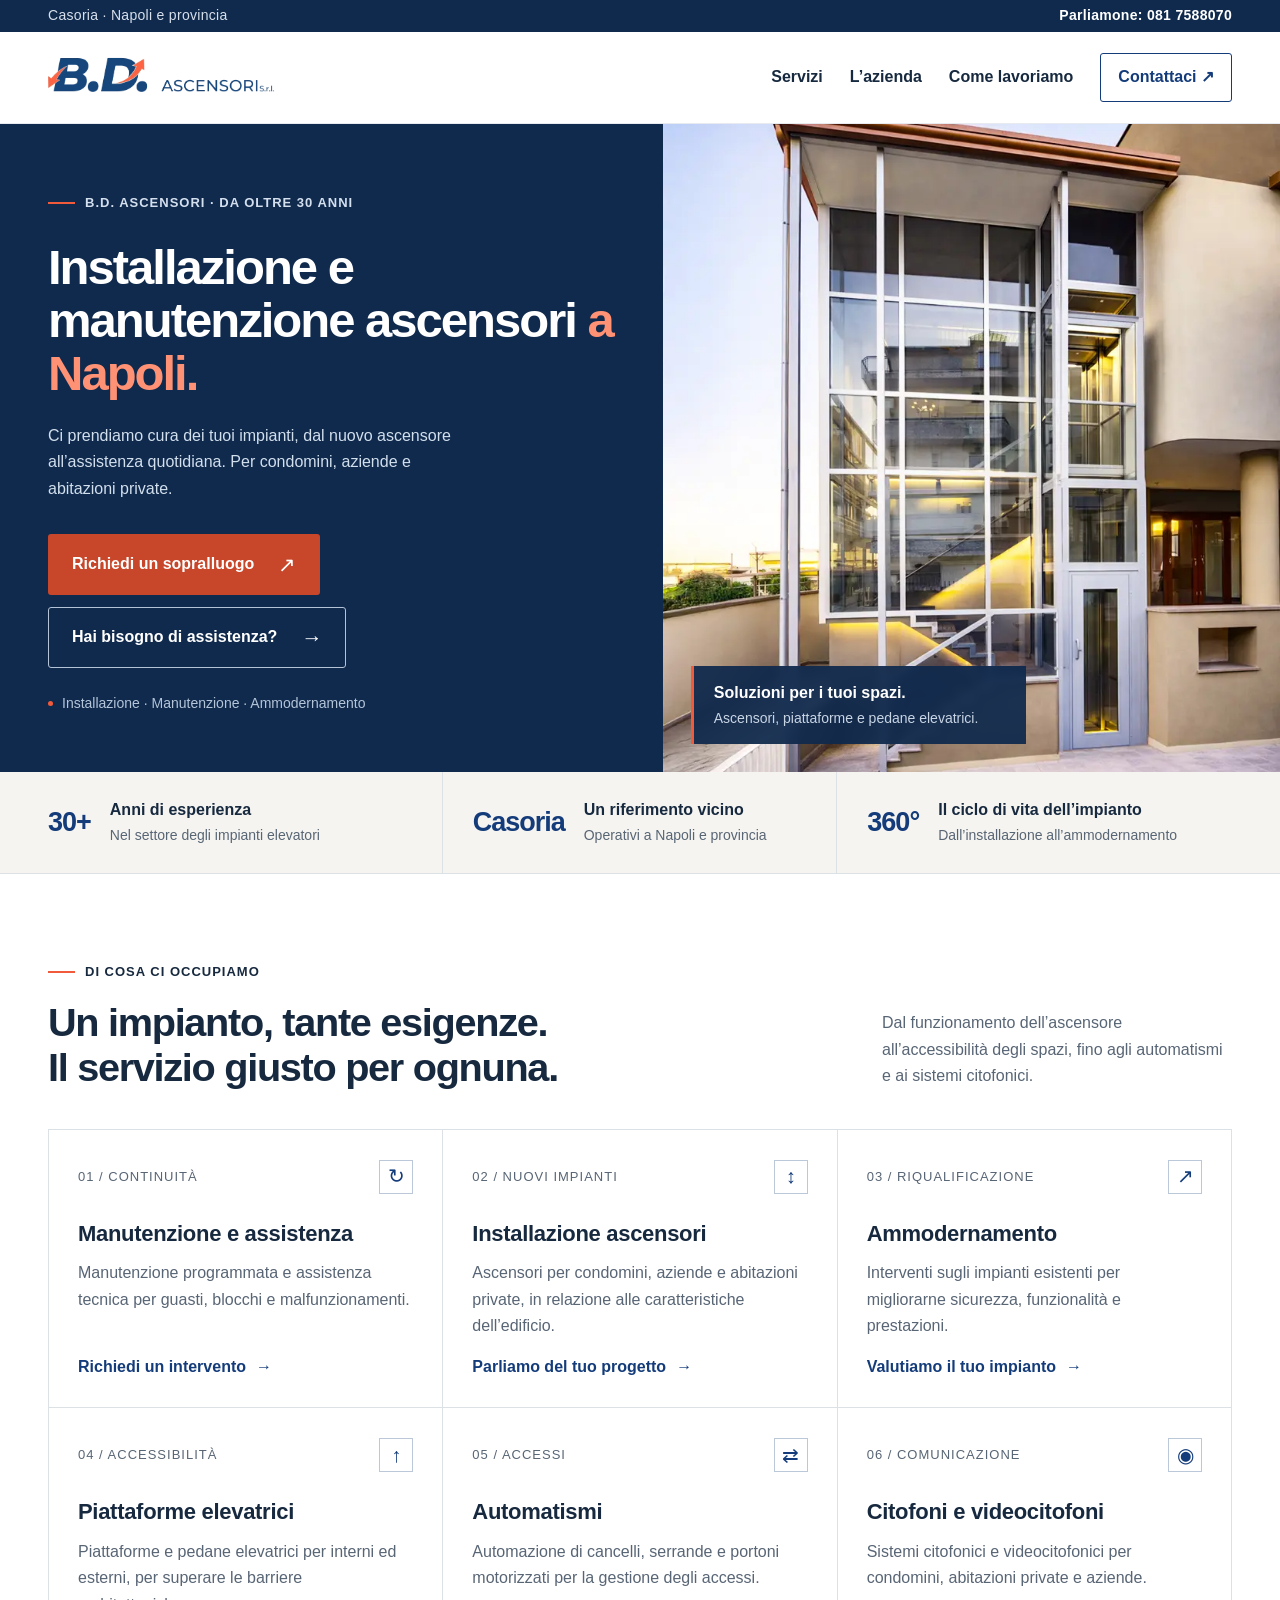
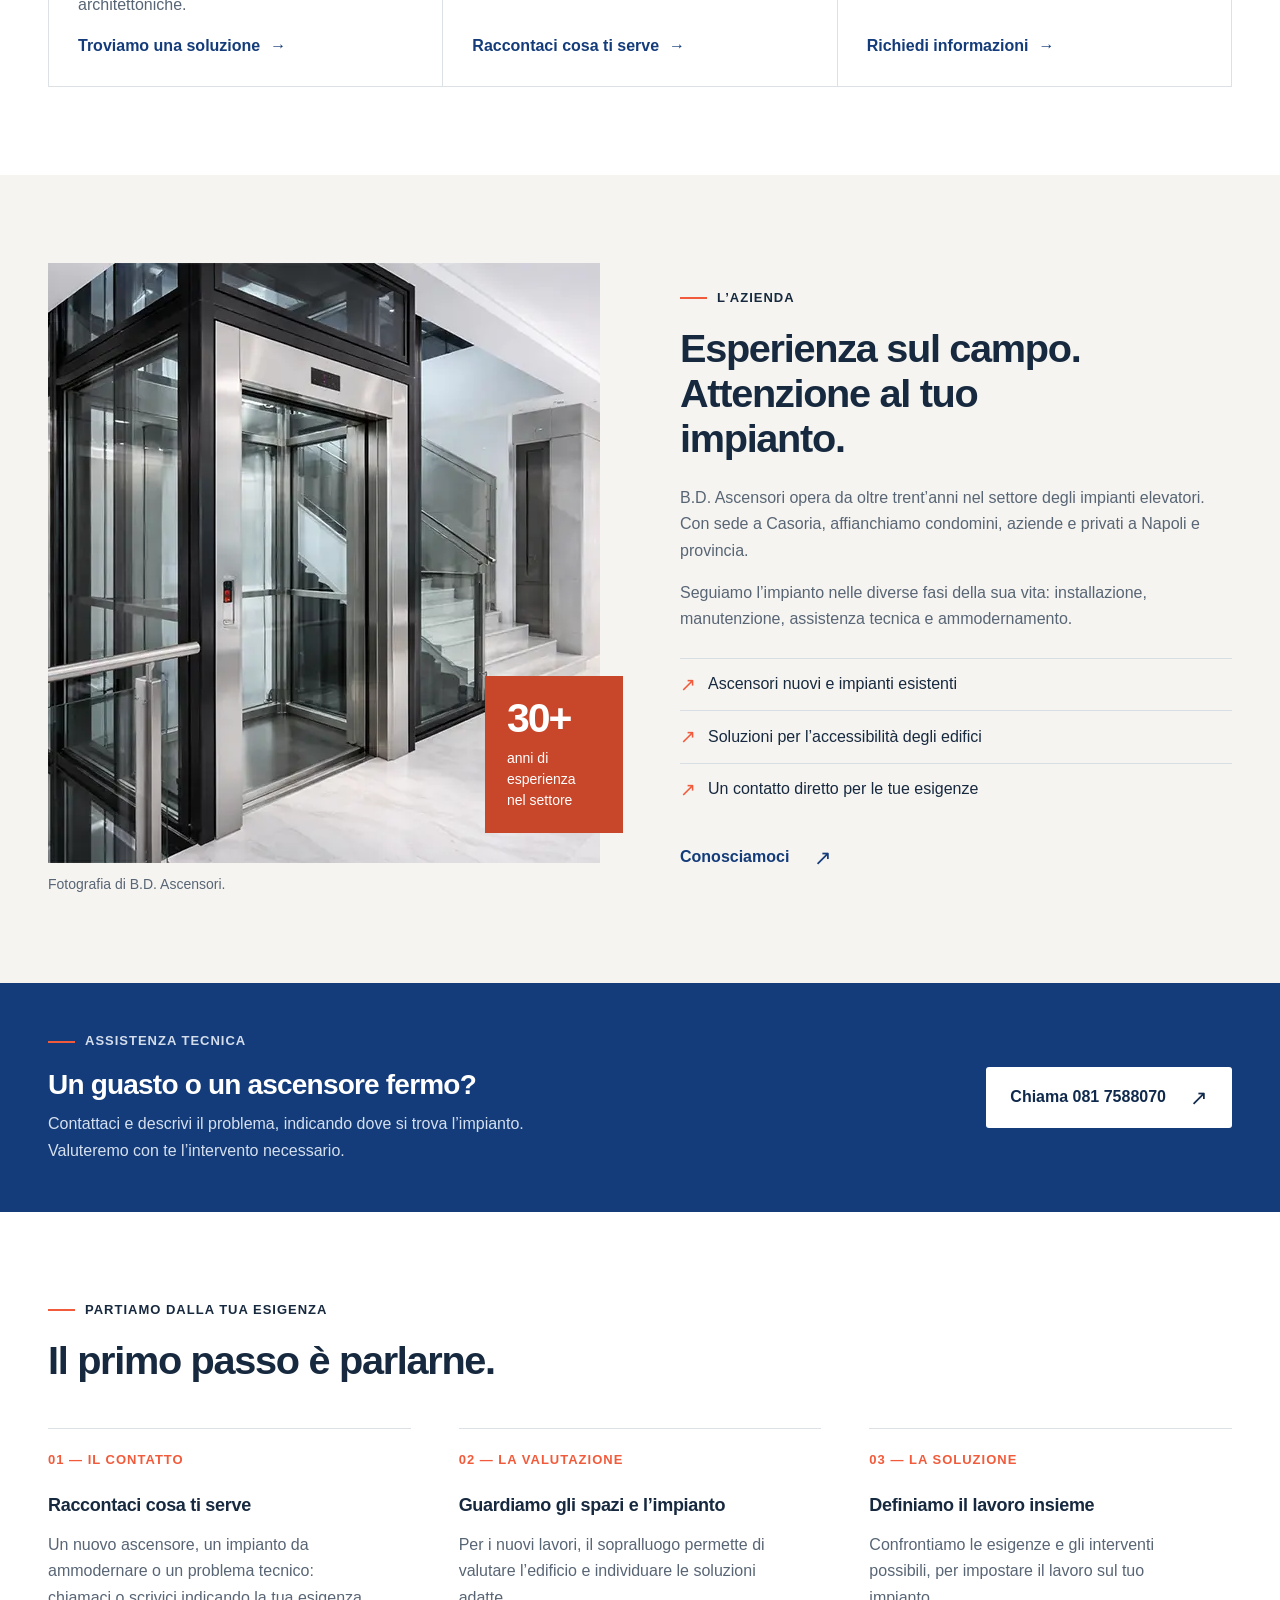
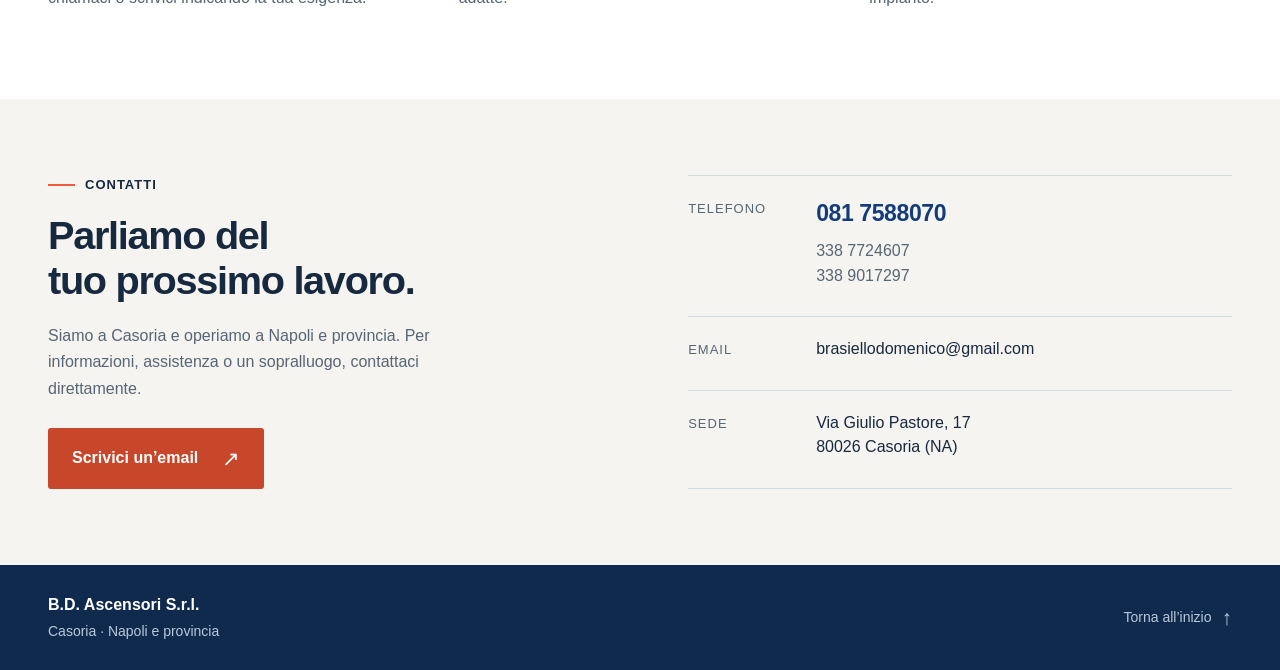
==== index.html @ 996ab658 "Improve homepage typography and mobile readability" ====
<!doctype html>
<html lang="it">
<head>
  <meta charset="utf-8">
  <meta name="viewport" content="width=device-width, initial-scale=1">
  <meta name="robots" content="noindex, nofollow">
  <meta name="description" content="B.D. Ascensori: installazione, manutenzione e ammodernamento di ascensori a Casoria, Napoli e provincia. Piattaforme elevatrici, automatismi e videocitofoni.">
  <title>B.D. Ascensori — Bozza homepage</title>
  <style>
    :root{--blue:#143c7a;--navy:#102a4d;--orange:#f15b3b;--paper:#f5f4f0;--ink:#17293f;--muted:#586575;--line:#dce1e5;--white:#fff}
    *{box-sizing:border-box}html{scroll-behavior:smooth;scroll-padding-top:110px}body{margin:0;font-family:Arial,Helvetica,sans-serif;color:var(--ink);background:var(--white);line-height:1.55}a{color:inherit;text-decoration:none}button{font:inherit}img{display:block;max-width:100%}a:focus-visible,button:focus-visible,summary:focus-visible{outline:3px solid var(--orange);outline-offset:5px}::selection{background:#ffd7ca;color:var(--navy)}.wrap{width:min(1200px,calc(100% - 96px));margin:auto}.eyebrow{display:flex;align-items:center;gap:10px;font-size:16px;font-weight:700;letter-spacing:1.7px;text-transform:uppercase}.eyebrow:before{content:"";height:2px;width:27px;background:var(--orange)}.btn{display:inline-flex;align-items:center;justify-content:space-between;gap:24px;padding:17px 23px;font-size:16px;font-weight:700;border:1px solid transparent;border-radius:3px;transition:background .18s,transform .18s}.btn:hover{transform:translateY(-2px)}.btn-primary{background:var(--orange);color:white}.btn-primary:hover{background:#d7472a}.btn-white{background:white;color:var(--navy)}.btn-outline{border-color:#b5c3d6;color:white}.btn-outline:hover{background:#203d60}.arrow{font-size:21px;font-weight:400;line-height:1}.skip{position:fixed;top:-100px;left:20px;z-index:20;background:white;padding:12px}.skip:focus{top:10px}
    .topline{background:var(--navy);color:#d7e0ec;font-size:16px;letter-spacing:.3px}.topline .wrap{display:flex;align-items:center;justify-content:space-between;min-height:32px}.topline a{color:white;font-weight:700}.site-header{position:sticky;top:0;background:white;z-index:10;border-bottom:1px solid #e7ebef}.header-inner{display:flex;align-items:center;justify-content:space-between;gap:28px;min-height:91px}.logo{width:233px;flex-shrink:0}.logo img{width:100%;height:auto}.nav{display:flex;align-items:center;gap:27px;font-size:16px;font-weight:700}.nav>a:not(.nav-contact){padding:14px 0}.nav>a:hover{color:var(--orange)}.nav-contact{border:1px solid var(--blue);padding:11px 17px;border-radius:3px;color:var(--blue)}.menu-button{display:none;background:white;border:1px solid var(--line);padding:9px 14px;border-radius:3px;color:var(--navy)}
    .hero{background:var(--navy);color:white;position:relative;overflow:hidden}.hero-inner{display:grid;grid-template-columns:1.08fr 1fr;min-height:594px}.hero-copy{padding:69px 60px 58px 0;position:relative;z-index:1}.hero .eyebrow{color:#d5e0ef}.hero h1{font-size:clamp(39px,4.05vw,58px);line-height:1.08;letter-spacing:-2px;font-weight:700;margin:28px 0 23px;max-width:610px}.hero h1 span{color:#ff9275}.hero p{color:#d2dfed;font-size:16px;max-width:420px;margin:0 0 32px;line-height:1.75}.actions{display:flex;flex-wrap:wrap;gap:12px}.hero-note{font-size:16px;color:#b4c5d9;margin-top:25px;display:flex;align-items:center;gap:9px}.hero-note:before{content:"";width:5px;height:5px;background:var(--orange);border-radius:50%}.hero-picture{position:relative;margin-right:calc((1200px - 100vw)/2);min-width:0}.hero-picture>img{width:100%;height:100%;object-fit:cover;object-position:50% 45%}.photo-caption{position:absolute;bottom:28px;left:28px;right:28px;background:rgba(16,42,77,.94);border-left:3px solid var(--orange);padding:15px 20px;font-size:16px;max-width:335px;backdrop-filter:blur(5px)}.photo-caption strong{display:block;font-size:16px;margin-bottom:2px}.photo-caption span{color:#c8d5e5}.facts{background:var(--paper);border-bottom:1px solid var(--line)}.facts-inner{display:grid;grid-template-columns:1fr 1fr 1fr}.fact{display:flex;align-items:center;gap:19px;padding:26px 30px;border-right:1px solid var(--line)}.fact:first-child{padding-left:0}.fact:last-child{border:0}.fact strong{font-size:27px;line-height:1;color:var(--blue);letter-spacing:-1px}.fact span{font-size:16px;color:var(--muted)}.fact b{display:block;color:var(--ink);font-size:16px;font-weight:700;margin-bottom:2px}
    .section{padding:88px 0}.section-head{display:flex;justify-content:space-between;gap:50px;align-items:flex-end;margin-bottom:39px}.section h2{font-size:clamp(31px,3.1vw,43px);letter-spacing:-1.3px;line-height:1.13;margin:18px 0 0;font-weight:700}.section-intro{max-width:350px;color:var(--muted);font-size:16px;margin:0;line-height:1.8}.service-grid{display:grid;grid-template-columns:repeat(3,minmax(0,1fr));border-top:1px solid var(--line);border-left:1px solid var(--line)}.service{padding:30px 29px 27px;border-bottom:1px solid var(--line);border-right:1px solid var(--line);position:relative;display:flex;flex-direction:column;min-height:0;transition:background .18s}.service:hover{background:var(--paper)}.service-top{display:flex;justify-content:space-between;align-items:center;margin-bottom:26px}.service-number{font-size:16px;color:var(--muted);letter-spacing:1px}.service-mark{width:34px;height:34px;border:1px solid #bbc8d9;color:var(--blue);display:flex;align-items:center;justify-content:center;font-size:20px}.service h3{font-size:19px;line-height:1.3;letter-spacing:-.3px;margin:0 0 12px}.service p{font-size:16px;color:var(--muted);margin:0 0 19px;line-height:1.7}.service a{font-size:16px;color:var(--blue);font-weight:700;margin-top:auto;display:inline-flex;align-items:center;gap:10px;align-self:flex-start}.service a:hover{text-decoration:underline}
    .company{background:var(--paper)}.company-grid{display:grid;grid-template-columns:1fr 1fr;gap:80px;align-items:center}.company-photo{position:relative;margin:0}.company-photo img{width:100%;aspect-ratio:4/4;object-fit:cover;object-position:48% center}.company-photo figcaption{font-size:16px;color:var(--muted);margin-top:11px}.company-photo .experience{position:absolute;right:-23px;bottom:62px;background:var(--orange);color:white;width:138px;padding:22px}.experience strong{font-size:41px;letter-spacing:-2px;line-height:1;display:block;margin-bottom:9px}.experience span{font-size:16px;display:block;line-height:1.5}.company-copy h2{max-width:430px;margin-bottom:24px}.company-copy>p{font-size:16px;color:var(--muted);line-height:1.85}.company-points{list-style:none;padding:0;margin:25px 0 30px}.company-points li{border-top:1px solid #d8dfe4;padding:11px 0;font-size:16px;display:flex;align-items:center;gap:12px}.company-points li:before{content:"↗";color:var(--orange);font-size:19px}.text-link{display:inline-flex;align-items:center;gap:25px;font-size:16px;font-weight:700;color:var(--blue)}.text-link:hover{text-decoration:underline}
    .assistance{padding:48px 0;background:var(--blue);color:white}.assistance-inner{display:flex;align-items:center;justify-content:space-between;gap:40px}.assistance h2{font-size:28px;letter-spacing:-.8px;line-height:1.2;margin:0 0 10px}.assistance p{font-size:16px;color:#d5e0ef;margin:0;max-width:550px}.assistance .eyebrow{color:#d4ddeb;margin-bottom:16px}.assistance .btn{flex-shrink:0}
    .steps{display:grid;grid-template-columns:repeat(3,minmax(0,1fr));gap:48px;margin-top:45px}.step .number{display:block;font-size:16px;color:var(--orange);font-weight:700;margin-bottom:22px}.step h3{font-size:18px;letter-spacing:-.3px;margin:0 0 12px}.step p{color:var(--muted);font-size:16px;line-height:1.8;margin:0;max-width:320px}.step{border-top:1px solid var(--line);padding-top:21px}
    .contact{background:var(--paper);padding:76px 0}.contact-grid{display:grid;grid-template-columns:1.03fr 1fr;gap:80px}.contact h2{font-size:clamp(31px,3.1vw,43px);line-height:1.13;letter-spacing:-1.3px;margin:18px 0 20px}.contact-copy>p{color:var(--muted);font-size:16px;max-width:390px;margin-bottom:26px}.contact-details{display:grid;gap:0}.contact-item{border-top:1px solid #d3dce5;padding:20px 0;display:grid;grid-template-columns:110px 1fr;gap:18px;font-size:16px}.contact-item:last-child{border-bottom:1px solid #d3dce5}.contact-label{font-size:16px;color:var(--muted);text-transform:uppercase;letter-spacing:1px;padding-top:3px}.contact-item a{display:block;overflow-wrap:anywhere}.contact-item a:hover{color:var(--orange)}.contact-main{font-size:23px;color:var(--blue);font-weight:700;letter-spacing:-.4px}.contact-small{font-size:16px;color:var(--muted);margin-top:7px}.contact-item address{font-style:normal}.footer{background:var(--navy);color:#b8c8dc;padding:28px 0}.footer .wrap{display:flex;align-items:center;justify-content:space-between;gap:25px;font-size:16px}.footer strong{color:white;display:block;font-size:16px;margin-bottom:3px}.footer a:hover{color:white}.back-top{display:flex;align-items:center;gap:10px}
    .hero-picture>img{position:absolute;inset:0}.btn-primary{background:#c84629}.btn-primary:hover{background:#ae381f}.company-photo .experience{background:#c84629}
    @media(min-width:1296px){.hero-picture{margin-right:calc((1200px - 100vw)/2)}}
    @media(max-width:1295px){.hero-picture{margin-right:-48px}.hero-copy{padding-right:35px}.hero h1{font-size:49px}}
    @media(max-width:1000px){.wrap{width:calc(100% - 56px)}.nav{gap:18px}.logo{width:200px}.hero h1{font-size:42px;letter-spacing:-1.4px}.hero-inner{min-height:555px}.hero-copy{padding:55px 28px 45px 0}.hero-picture{margin-right:-28px}.company-grid,.contact-grid{gap:48px}.service{padding:25px 22px}.fact{padding:23px 20px;gap:13px}.fact strong{font-size:24px}.photo-caption{left:20px;right:20px;bottom:20px}.steps{gap:30px}}
    @media(max-width:760px){html{scroll-padding-top:90px}.wrap{width:calc(100% - 40px)}.topline .wrap{min-height:30px}.topline span{font-size:16px}.topline a{font-size:16px}.header-inner{min-height:73px;gap:16px}.logo{width:193px}.menu-button{display:block;font-size:16px}.nav{display:none;position:absolute;top:73px;left:0;right:0;flex-direction:column;align-items:stretch;gap:0;background:white;padding:12px 20px 22px;border-bottom:1px solid var(--line);box-shadow:0 12px 18px #102a4d12}.nav.is-open{display:flex}.nav>a:not(.nav-contact){padding:12px 0;border-bottom:1px solid var(--line)}.nav-contact{margin-top:14px;text-align:center}.hero-inner{grid-template-columns:1fr}.hero-copy{padding:41px 0 35px}.hero h1{font-size:clamp(36px,7.9vw,49px);line-height:1.09;letter-spacing:-1.3px;margin:24px 0 21px;max-width:560px}.hero p{font-size:16px;max-width:450px;margin-bottom:26px}.hero .eyebrow{font-size:16px;letter-spacing:1.25px}.btn{padding:15px 18px;font-size:16px;gap:20px}.hero-note{font-size:16px;margin-top:21px}.hero-picture{height:350px;margin:0 -20px}.hero-picture>img{object-position:50% 43%}.photo-caption{font-size:16px;max-width:290px;bottom:20px}.photo-caption strong{font-size:16px}.facts-inner{grid-template-columns:1fr}.fact,.fact:first-child{padding:18px 0;border-right:0;border-bottom:1px solid var(--line);gap:20px}.fact:last-child{border-bottom:0}.fact strong{width:95px;flex-shrink:0;font-size:24px}.fact b{font-size:16px}.fact span{font-size:16px}.section{padding:58px 0}.section-head{display:block;margin-bottom:28px}.section h2,.contact h2{font-size:28px;line-height:1.2;letter-spacing:-.7px}.section-intro{margin-top:22px;max-width:500px;font-size:16px}.service-grid{grid-template-columns:repeat(2,minmax(0,1fr))}.service{padding:23px 18px;min-height:0}.service-top{margin-bottom:18px}.service h3{font-size:20px;line-height:1.3}.service p{font-size:16px}.service a{font-size:16px;gap:8px}.service-mark{width:29px;height:29px;font-size:18px}.company-grid{grid-template-columns:1fr;gap:40px}.company-photo{max-width:550px}.company-photo img{aspect-ratio:5/4}.company-photo .experience{right:15px;bottom:45px;width:123px;padding:19px}.experience strong{font-size:36px}.company-copy h2{max-width:470px}.assistance-inner{display:block}.assistance h2{font-size:26px;max-width:420px}.assistance p{font-size:16px;margin-bottom:23px}.steps{grid-template-columns:1fr;gap:27px;margin-top:32px}.step .number{margin-bottom:15px}.step p{max-width:none}.contact{padding:55px 0}.contact-grid{grid-template-columns:1fr;gap:35px}.contact-copy>p{font-size:16px}.contact-item{grid-template-columns:82px 1fr;gap:13px;font-size:16px}.contact-label{font-size:16px}.contact-main{font-size:21px}.footer .wrap{align-items:flex-start;flex-wrap:wrap;gap:16px}.footer strong{font-size:16px}.back-top{white-space:nowrap;font-size:16px}}
    @media(max-width:380px){.service-grid{grid-template-columns:1fr}.service{min-height:0}.actions .btn{width:100%}.logo{width:176px}.hero h1{font-size:35px}.topline span{max-width:185px}.contact-item{grid-template-columns:1fr;gap:8px}}
    @media(max-width:480px){.service-grid{grid-template-columns:minmax(0,1fr)}.service{min-height:0}.service h3{overflow-wrap:anywhere}}

    /* Scala di lettura: testo 16px, secondario 14px, etichette 12-13px. */
    :root{--text-size:1rem;--small-size:.875rem;--label-size:.8125rem}
    body{font-size:var(--text-size)}
    .hero p,.section-intro,.service p,.company-copy>p,.assistance p,.step p,.contact-copy>p{font-size:var(--text-size);line-height:1.65}
    .btn,.nav,.menu-button,.service a,.text-link,.company-points li,.contact-item,.contact-small{font-size:var(--text-size)}
    .btn{min-height:50px}.service h3{font-size:22px;line-height:1.3}
    .eyebrow,.hero .eyebrow,.service-number,.step .number,.contact-label{font-size:var(--label-size);letter-spacing:1px}
    .hero-note,.photo-caption,.company-photo figcaption,.experience span,.fact span,.footer .wrap,.back-top{font-size:var(--small-size)}
    .photo-caption strong,.fact b,.footer strong{font-size:var(--text-size)}
    .topline{font-size:var(--small-size)}.service p{margin-bottom:16px}
    @media(max-width:760px){
      .topline .wrap{flex-wrap:wrap;gap:4px 12px;padding:6px 0}
      .topline span,.topline a{font-size:.75rem}
      .hero .eyebrow{font-size:.75rem;letter-spacing:1px}
      .hero h1{line-height:1.13}
      .hero p{font-size:var(--text-size)}
      .actions{display:grid;grid-template-columns:minmax(0,1fr);max-width:400px}
      .actions .btn{width:100%;padding:15px 18px;gap:12px}
      .hero-note{align-items:flex-start;line-height:1.6}.hero-note:before{flex-shrink:0;margin-top:8px}
      .photo-caption{max-width:340px;font-size:var(--small-size)}
      .photo-caption strong{font-size:var(--text-size)}
      .fact{gap:16px}.fact strong{font-size:28px}.fact b{font-size:var(--text-size);line-height:1.4;margin-bottom:5px}.fact span{font-size:var(--small-size);line-height:1.55}
      .service{padding:24px 20px;min-height:0}.service h3{font-size:20px}.service p{font-size:var(--text-size);margin-bottom:16px}.service a{font-size:var(--text-size);margin-top:0;min-height:44px;gap:12px}
      .service-number{font-size:var(--label-size);letter-spacing:.7px}.service-top{margin-bottom:18px}
      .company-points li{font-size:var(--text-size);padding:14px 0;line-height:1.5}
      .company-photo .experience{width:148px;padding:18px}.experience span{font-size:var(--small-size)}
      .assistance h2{font-size:28px}.assistance p{font-size:var(--text-size)}
      .step h3{font-size:20px}.step p{font-size:var(--text-size)}
      .contact-item{font-size:var(--text-size)}.contact-label{font-size:var(--label-size)}.contact-main{font-size:24px}.contact-small{font-size:var(--text-size)}
      .footer .wrap,.back-top{font-size:var(--small-size)}.footer strong{font-size:var(--text-size)}
    }
    @media(max-width:480px){.contact-item{grid-template-columns:minmax(0,1fr);gap:8px}.service-grid{grid-template-columns:minmax(0,1fr)}}
    @media(prefers-reduced-motion:reduce){html{scroll-behavior:auto}.btn,.service{transition:none}}
  </style>
</head>
<body id="inizio">
  <a class="skip" href="#contenuto">Vai al contenuto</a>
  <div class="topline"><div class="wrap"><span>Casoria · Napoli e provincia</span><a href="tel:+390817588070">Parliamone: 081 7588070</a></div></div>
  <header class="site-header"><div class="wrap header-inner">
    <a class="logo" href="#inizio" aria-label="B.D. Ascensori, inizio pagina"><img src="assets/logo.webp" width="1335" height="300" alt="B.D. Ascensori S.r.l."></a>
    <button class="menu-button" aria-expanded="false" aria-controls="menu">Menu <span aria-hidden="true">☰</span></button>
    <nav class="nav" id="menu" aria-label="Navigazione principale"><a href="#servizi">Servizi</a><a href="#azienda">L’azienda</a><a href="#come-lavoriamo">Come lavoriamo</a><a class="nav-contact" href="#contatti">Contattaci <span aria-hidden="true">↗</span></a></nav>
  </div></header>
  <main id="contenuto">
    <section class="hero" aria-labelledby="hero-title"><div class="wrap hero-inner">
      <div class="hero-copy"><div class="eyebrow">B.D. Ascensori · Da oltre 30 anni</div><h1 id="hero-title">Installazione e manutenzione ascensori <span>a Napoli.</span></h1><p>Ci prendiamo cura dei tuoi impianti, dal nuovo ascensore all’assistenza quotidiana. Per condomini, aziende e abitazioni private.</p><div class="actions"><a class="btn btn-primary" href="#contatti">Richiedi un sopralluogo <span class="arrow" aria-hidden="true">↗</span></a><a class="btn btn-outline" href="#assistenza">Hai bisogno di assistenza? <span class="arrow" aria-hidden="true">→</span></a></div><div class="hero-note">Installazione · Manutenzione · Ammodernamento</div></div>
      <div class="hero-picture"><img src="assets/ascensore-esterno.webp" alt="Ascensore esterno con struttura vetrata, fotografia di B.D. Ascensori" fetchpriority="high"><div class="photo-caption"><strong>Soluzioni per i tuoi spazi.</strong><span>Ascensori, piattaforme e pedane elevatrici.</span></div></div>
    </div></section>
    <div class="facts"><div class="wrap facts-inner"><div class="fact"><strong>30+</strong><span><b>Anni di esperienza</b>Nel settore degli impianti elevatori</span></div><div class="fact"><strong>Casoria</strong><span><b>Un riferimento vicino</b>Operativi a Napoli e provincia</span></div><div class="fact"><strong>360°</strong><span><b>Il ciclo di vita dell’impianto</b>Dall’installazione all’ammodernamento</span></div></div></div>
    <section class="section" id="servizi" aria-labelledby="servizi-title"><div class="wrap">
      <div class="section-head"><div><div class="eyebrow">Di cosa ci occupiamo</div><h2 id="servizi-title">Un impianto, tante esigenze.<br>Il servizio giusto per ognuna.</h2></div><p class="section-intro">Dal funzionamento dell’ascensore all’accessibilità degli spazi, fino agli automatismi e ai sistemi citofonici.</p></div>
      <div class="service-grid">
        <article class="service"><div class="service-top"><span class="service-number">01 / CONTINUITÀ</span><span class="service-mark" aria-hidden="true">↻</span></div><h3>Manutenzione e assistenza</h3><p>Manutenzione programmata e assistenza tecnica per guasti, blocchi e malfunzionamenti.</p><a href="#assistenza">Richiedi un intervento <span aria-hidden="true">→</span></a></article>
        <article class="service"><div class="service-top"><span class="service-number">02 / NUOVI IMPIANTI</span><span class="service-mark" aria-hidden="true">↕</span></div><h3>Installazione ascensori</h3><p>Ascensori per condomini, aziende e abitazioni private, in relazione alle caratteristiche dell’edificio.</p><a href="#contatti">Parliamo del tuo progetto <span aria-hidden="true">→</span></a></article>
        <article class="service"><div class="service-top"><span class="service-number">03 / RIQUALIFICAZIONE</span><span class="service-mark" aria-hidden="true">↗</span></div><h3>Ammodernamento</h3><p>Interventi sugli impianti esistenti per migliorarne sicurezza, funzionalità e prestazioni.</p><a href="#contatti">Valutiamo il tuo impianto <span aria-hidden="true">→</span></a></article>
        <article class="service"><div class="service-top"><span class="service-number">04 / ACCESSIBILITÀ</span><span class="service-mark" aria-hidden="true">↑</span></div><h3>Piattaforme elevatrici</h3><p>Piattaforme e pedane elevatrici per interni ed esterni, per superare le barriere architettoniche.</p><a href="#contatti">Troviamo una soluzione <span aria-hidden="true">→</span></a></article>
        <article class="service"><div class="service-top"><span class="service-number">05 / ACCESSI</span><span class="service-mark" aria-hidden="true">⇄</span></div><h3>Automatismi</h3><p>Automazione di cancelli, serrande e portoni motorizzati per la gestione degli accessi.</p><a href="#contatti">Raccontaci cosa ti serve <span aria-hidden="true">→</span></a></article>
        <article class="service"><div class="service-top"><span class="service-number">06 / COMUNICAZIONE</span><span class="service-mark" aria-hidden="true">◉</span></div><h3>Citofoni e videocitofoni</h3><p>Sistemi citofonici e videocitofonici per condomini, abitazioni private e aziende.</p><a href="#contatti">Richiedi informazioni <span aria-hidden="true">→</span></a></article>
      </div>
    </div></section>
    <section class="section company" id="azienda" aria-labelledby="azienda-title"><div class="wrap company-grid">
      <figure class="company-photo"><img src="assets/ascensore-interno.webp" width="900" height="600" loading="lazy" alt="Ascensore panoramico in un ambiente interno, fotografia del cliente"><div class="experience"><strong>30+</strong><span>anni di esperienza<br>nel settore</span></div><figcaption>Fotografia di B.D. Ascensori.</figcaption></figure>
      <div class="company-copy"><div class="eyebrow">L’azienda</div><h2 id="azienda-title">Esperienza sul campo.<br>Attenzione al tuo impianto.</h2><p>B.D. Ascensori opera da oltre trent’anni nel settore degli impianti elevatori. Con sede a Casoria, affianchiamo condomini, aziende e privati a Napoli e provincia.</p><p>Seguiamo l’impianto nelle diverse fasi della sua vita: installazione, manutenzione, assistenza tecnica e ammodernamento.</p><ul class="company-points"><li>Ascensori nuovi e impianti esistenti</li><li>Soluzioni per l’accessibilità degli edifici</li><li>Un contatto diretto per le tue esigenze</li></ul><a class="text-link" href="#contatti">Conosciamoci <span class="arrow" aria-hidden="true">↗</span></a></div>
    </div></section>
    <section class="assistance" id="assistenza" aria-labelledby="assistenza-title"><div class="wrap assistance-inner"><div><div class="eyebrow">Assistenza tecnica</div><h2 id="assistenza-title">Un guasto o un ascensore fermo?</h2><p>Contattaci e descrivi il problema, indicando dove si trova l’impianto. Valuteremo con te l’intervento necessario.</p></div><a class="btn btn-white" href="tel:+390817588070">Chiama 081 7588070 <span class="arrow" aria-hidden="true">↗</span></a></div></section>
    <section class="section" id="come-lavoriamo" aria-labelledby="metodo-title"><div class="wrap"><div class="eyebrow">Partiamo dalla tua esigenza</div><h2 id="metodo-title">Il primo passo è parlarne.</h2><div class="steps"><div class="step"><span class="number">01 — IL CONTATTO</span><h3>Raccontaci cosa ti serve</h3><p>Un nuovo ascensore, un impianto da ammodernare o un problema tecnico: chiamaci o scrivici indicando la tua esigenza.</p></div><div class="step"><span class="number">02 — LA VALUTAZIONE</span><h3>Guardiamo gli spazi e l’impianto</h3><p>Per i nuovi lavori, il sopralluogo permette di valutare l’edificio e individuare le soluzioni adatte.</p></div><div class="step"><span class="number">03 — LA SOLUZIONE</span><h3>Definiamo il lavoro insieme</h3><p>Confrontiamo le esigenze e gli interventi possibili, per impostare il lavoro sul tuo impianto.</p></div></div></div></section>
    <section class="contact" id="contatti" aria-labelledby="contatti-title"><div class="wrap contact-grid"><div class="contact-copy"><div class="eyebrow">Contatti</div><h2 id="contatti-title">Parliamo del<br>tuo prossimo lavoro.</h2><p>Siamo a Casoria e operiamo a Napoli e provincia. Per informazioni, assistenza o un sopralluogo, contattaci direttamente.</p><a class="btn btn-primary" href="mailto:brasiellodomenico@gmail.com">Scrivici un’email <span class="arrow" aria-hidden="true">↗</span></a></div><div class="contact-details"><div class="contact-item"><span class="contact-label">Telefono</span><div><a class="contact-main" href="tel:+390817588070">081 7588070</a><div class="contact-small"><a href="tel:+393387724607">338 7724607</a><a href="tel:+393389017297">338 9017297</a></div></div></div><div class="contact-item"><span class="contact-label">Email</span><a href="mailto:brasiellodomenico@gmail.com">brasiellodomenico@gmail.com</a></div><div class="contact-item"><span class="contact-label">Sede</span><address>Via Giulio Pastore, 17<br>80026 Casoria (NA)</address></div></div></div></section>
  </main>
  <footer class="footer"><div class="wrap"><div><strong>B.D. Ascensori S.r.l.</strong>Casoria · Napoli e provincia</div><a class="back-top" href="#inizio">Torna all’inizio <span class="arrow" aria-hidden="true">↑</span></a></div></footer>
  <script>
    const menuButton=document.querySelector('.menu-button');
    const menu=document.querySelector('#menu');
    function closeMenu(){menu.classList.remove('is-open');menuButton.setAttribute('aria-expanded','false')}
    menuButton.addEventListener('click',()=>{const opened=menu.classList.toggle('is-open');menuButton.setAttribute('aria-expanded',String(opened))});
    menu.querySelectorAll('a').forEach(link=>link.addEventListener('click',closeMenu));
    document.addEventListener('keydown',event=>{if(event.key==='Escape'&&menu.classList.contains('is-open')){closeMenu();menuButton.focus()}});
  </script>
</body>
</html>
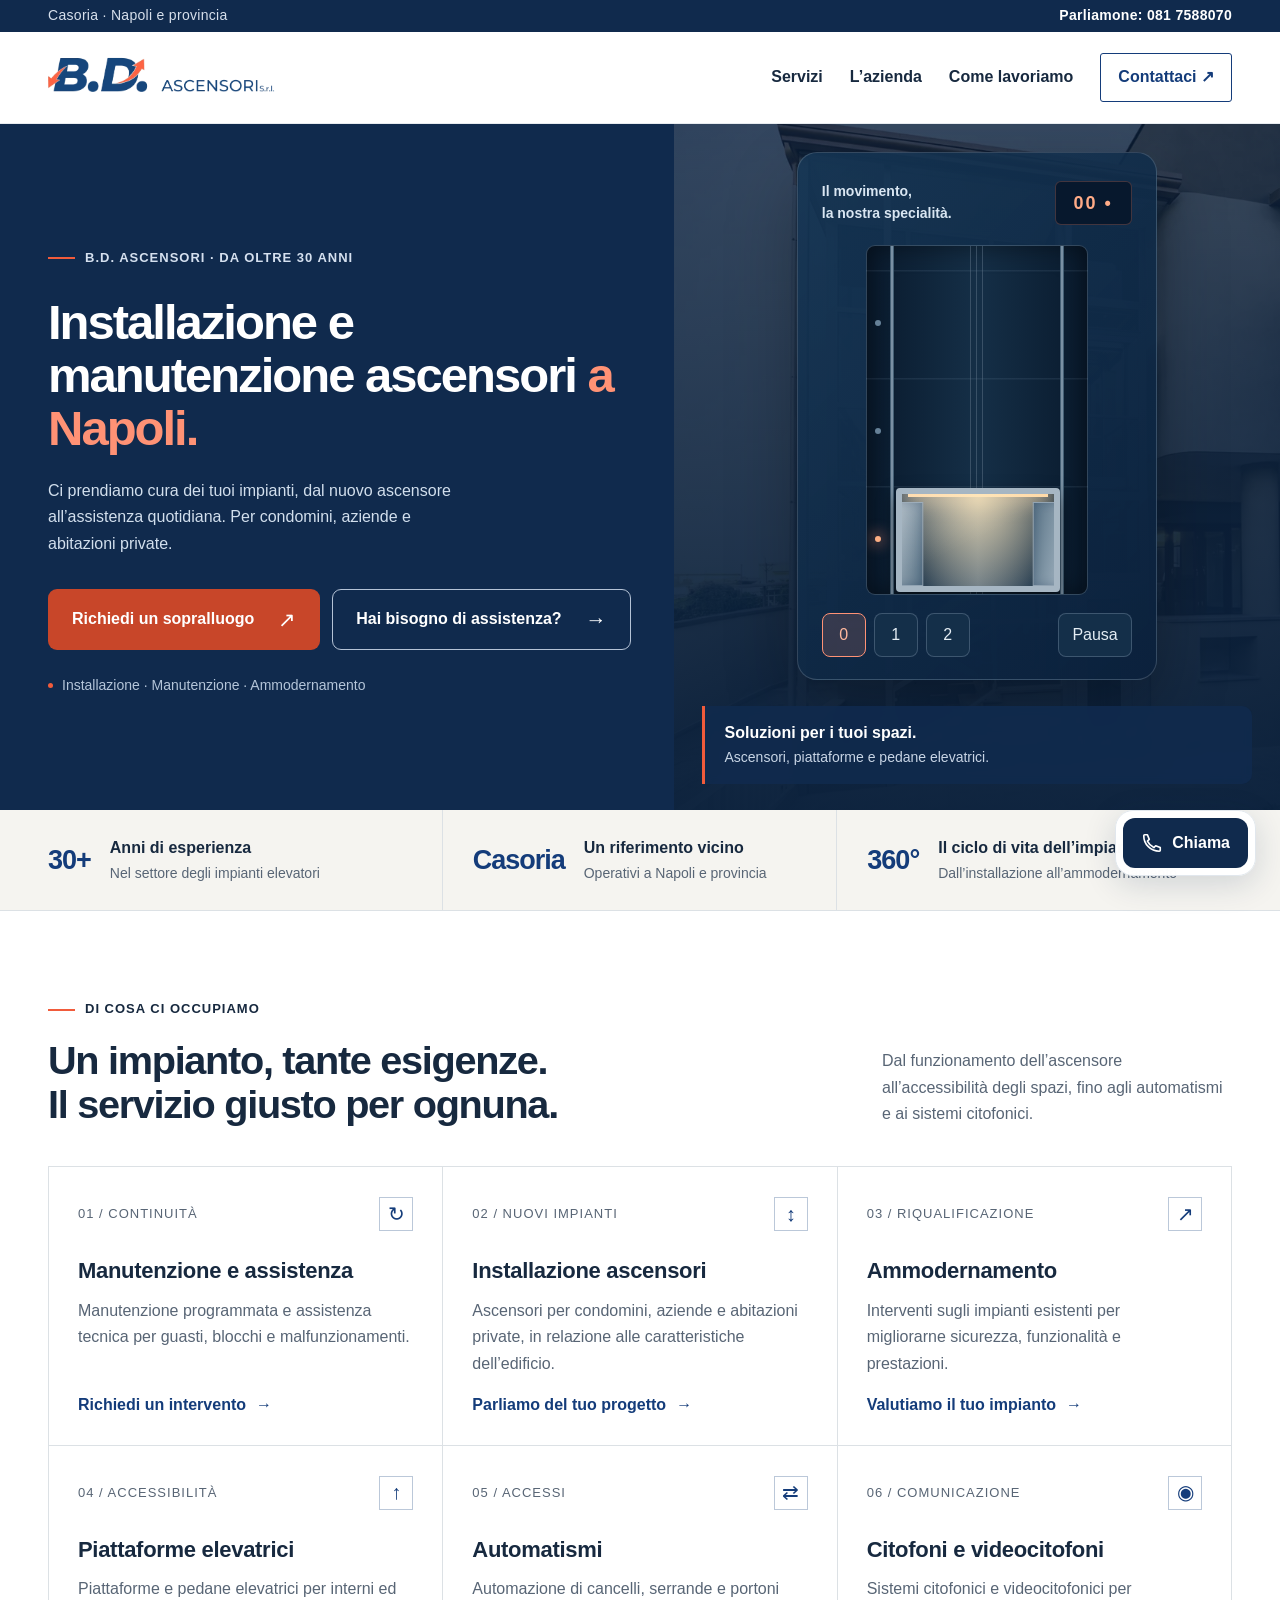
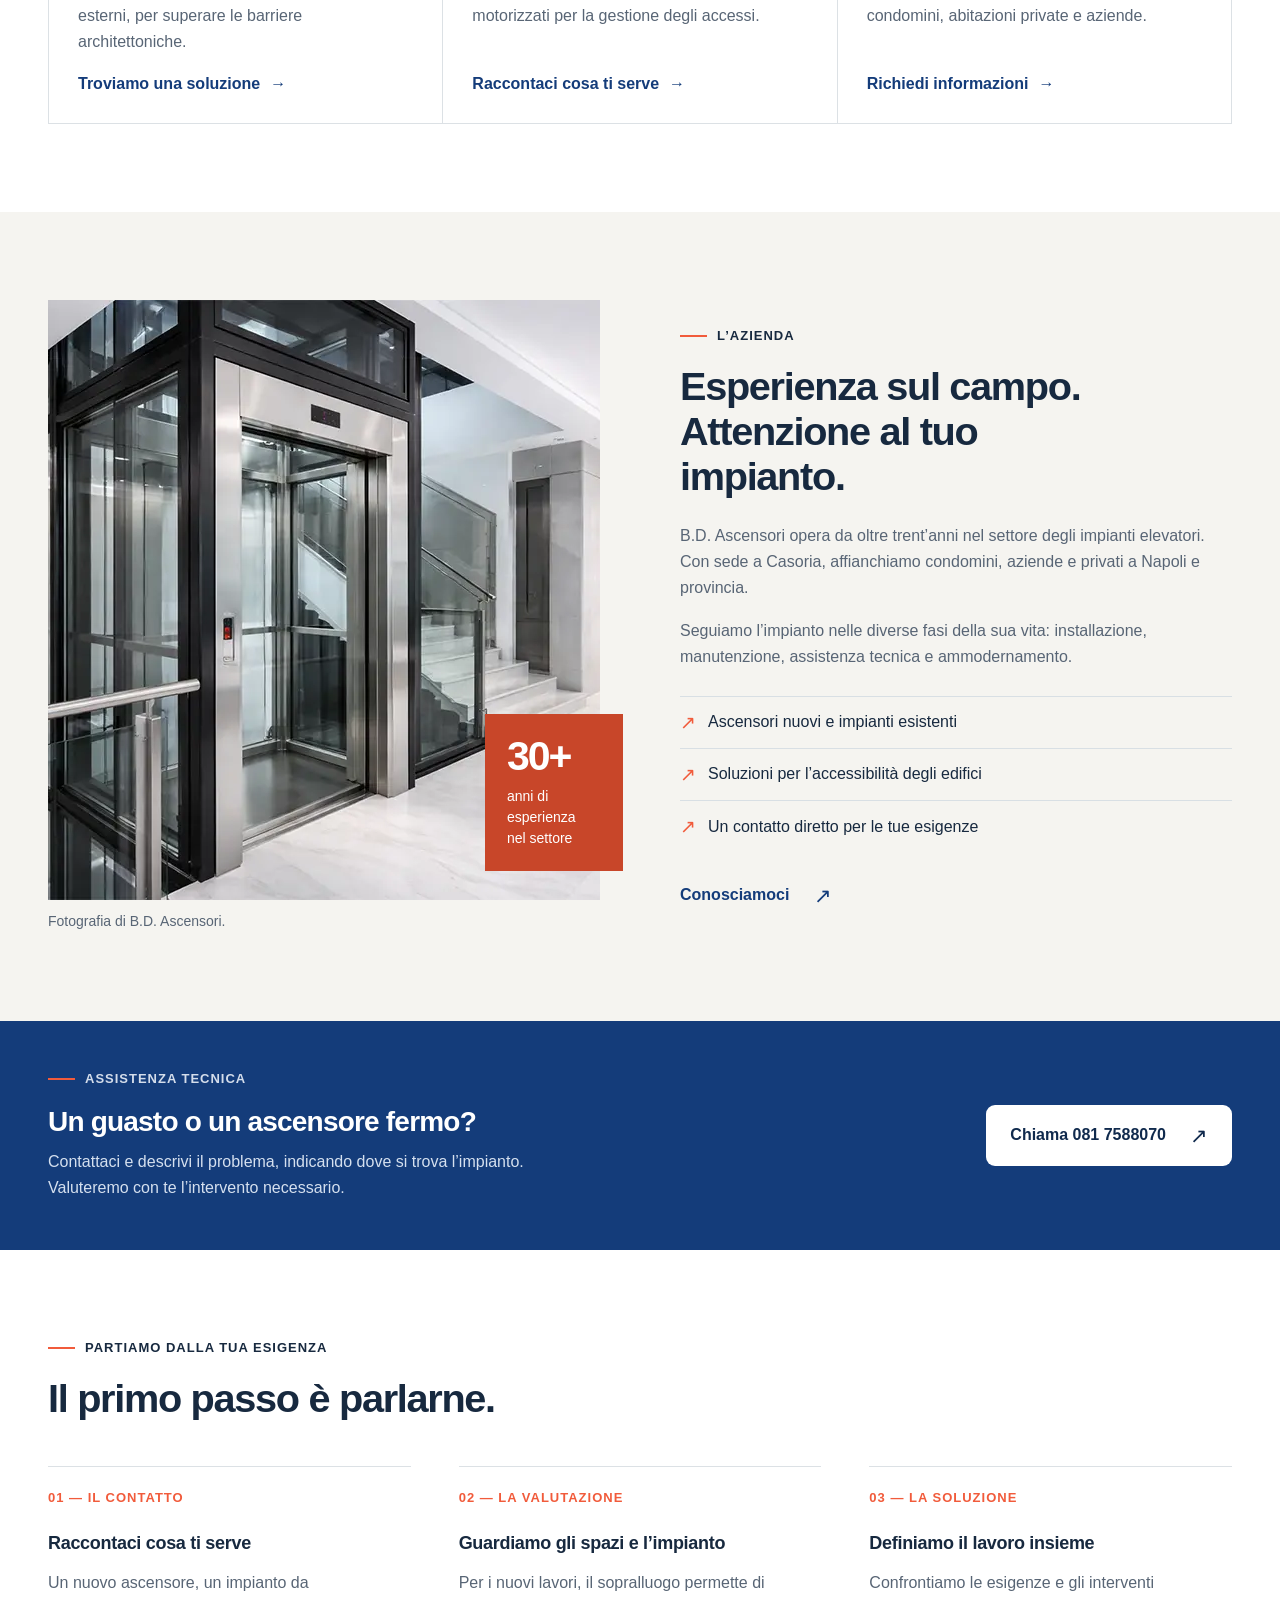
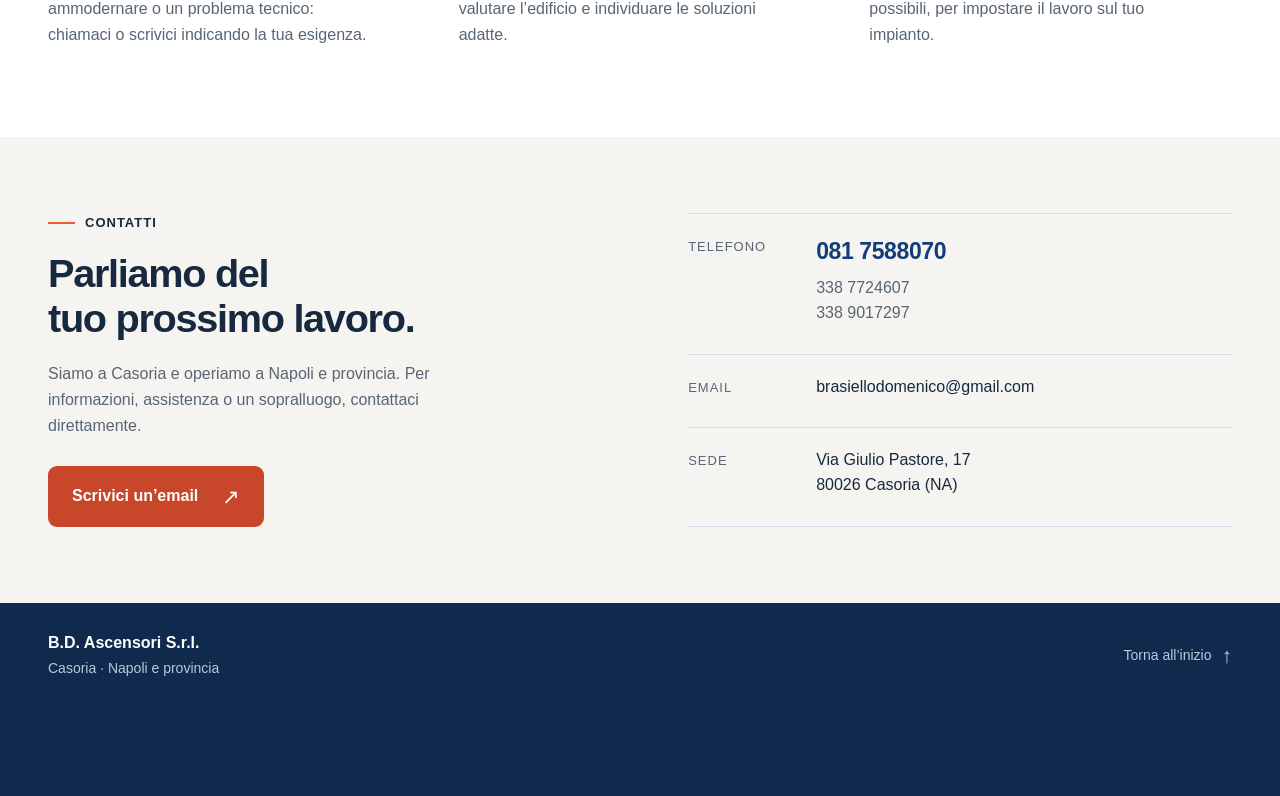
==== commit 90df963f: "Add illuminated elevator animation and quick phone contact" ====
--- a/index.html
+++ b/index.html
@@ -57,6 +57,49 @@
     }
     @media(max-width:480px){.contact-item{grid-template-columns:minmax(0,1fr);gap:8px}.service-grid{grid-template-columns:minmax(0,1fr)}}
     @media(prefers-reduced-motion:reduce){html{scroll-behavior:auto}.btn,.service{transition:none}}
+/* Movimento e contatto diretto: componenti della bozza, senza dipendenze. */
+.hero-picture{isolation:isolate;display:flex;align-items:center;justify-content:center;min-height:620px;background:#0b213c}
+.hero-picture>img{opacity:.2;filter:saturate(.55);object-position:center;z-index:-2}
+.hero-picture:after{content:"";position:absolute;inset:0;background:linear-gradient(180deg,#102a4d00,#0b213ce6);z-index:-1}
+.lift-demo{width:min(360px,100% - 48px);padding:28px 24px 22px;margin:28px 0 130px;border:1px solid #ffffff29;border-radius:20px;background:linear-gradient(135deg,#153655db,#0b213cf0);box-shadow:0 30px 70px #0004;position:relative}
+.lift-demo-heading{display:flex;justify-content:space-between;align-items:center;margin-bottom:20px;color:#d9e6f2;font-size:14px;gap:12px}
+.lift-display{font:700 18px/1 Arial,sans-serif;letter-spacing:2px;color:#ffab87;background:#07182d;padding:12px 14px;border:1px solid #ff92753d;border-radius:6px;min-width:77px;text-align:center}
+.lift-shaft{height:350px;width:222px;margin:auto;position:relative;border:1px solid #7892aa5e;border-radius:9px;background:repeating-linear-gradient(0deg,transparent 0,transparent 106px,#7892aa24 107px,#7892aa24 108px),linear-gradient(90deg,#091a2d,#152f47 50%,#091a2d);overflow:hidden;box-shadow:inset 0 0 26px #0007}
+.lift-rail{position:absolute;top:0;bottom:0;width:4px;background:linear-gradient(90deg,#29475e,#94a8ba,#29475e)}
+.lift-rail:first-child{left:23px}.lift-rail:nth-child(2){right:23px}
+.lift-cables{position:absolute;top:0;bottom:0;left:50%;width:14px;transform:translateX(-50%);background:repeating-linear-gradient(90deg,#5d7286 0,#5d7286 1px,transparent 1px,transparent 6px);opacity:.5}
+.lift-cabin{position:absolute;left:29px;top:26px;width:164px;height:104px;transform:translateY(216px);transition:transform 1.65s cubic-bezier(.55,0,.2,1);border:6px solid #a6b6c3;border-radius:4px;background:linear-gradient(90deg,#1b3144,#617381,#1b3144);box-shadow:0 8px 18px #0008;overflow:hidden}
+.lift-cabin:before{content:"";position:absolute;top:0;left:6px;right:6px;height:3px;background:#ffd5a1;box-shadow:0 0 18px 5px #ffd5a180;opacity:.3;transition:opacity .5s}
+.lift-cabin:after{content:"";position:absolute;inset:0;background:linear-gradient(155deg,#fff2,transparent 50%);pointer-events:none}
+.lift-cabin-light{position:absolute;inset:0;background:radial-gradient(ellipse at 50% 0,#ffe7b8cc,transparent 85%);opacity:.12;transition:opacity .6s}
+.lift-door{position:absolute;top:8px;bottom:0;width:50%;border:1px solid #91a3b2;background:linear-gradient(100deg,#718898,#b7c3cc 48%,#597386);transition:transform .8s cubic-bezier(.2,.7,.3,1);box-shadow:inset 0 0 10px #102a4d44}
+.lift-door-left{left:0}.lift-door-right{right:0;background:linear-gradient(100deg,#597386,#a6b7c4 52%,#667f91)}
+.lift-arrived .lift-cabin:before,.lift-arrived .lift-cabin-light{opacity:1}
+.lift-arrived .lift-door-left{transform:translateX(-72%)}.lift-arrived .lift-door-right{transform:translateX(72%)}
+.lift-floor{position:absolute;left:8px;width:6px;height:6px;border-radius:50%;background:#668198;transition:background .5s,box-shadow .5s}
+.lift-floor[data-floor="0"]{top:290px}.lift-floor[data-floor="1"]{top:182px}.lift-floor[data-floor="2"]{top:74px}
+.lift-floor.is-current{background:#ffb085;box-shadow:0 0 14px 4px #ff927566}
+.lift-controls{display:flex;justify-content:center;gap:8px;margin-top:18px}
+.lift-controls button,.lift-pause{border:1px solid #9bb1c54d;background:#142f49;color:#e4edf4;border-radius:8px;min-width:44px;min-height:44px;cursor:pointer;font-size:16px;transition:background .2s,border-color .2s}
+.lift-controls button:hover,.lift-controls button[aria-pressed="true"]{background:#ff927529;border-color:#ff9275;color:#ffb89e}
+.lift-pause{padding:0 13px;font-size:14px;margin-left:auto}.lift-demo-heading>span{font-weight:700}
+.photo-caption{border-radius:0 10px 10px 0;bottom:26px;max-width:none}
+.service{transition:background .25s,box-shadow .25s}.service:hover{background:#f5f8fb;box-shadow:inset 0 3px 0 var(--orange)}
+.service-mark{transition:transform .3s,color .3s,border-color .3s}.service:hover .service-mark{transform:translateY(-3px);border-color:var(--orange);color:var(--orange)}
+.btn{border-radius:9px;transition:background .2s,transform .2s,box-shadow .2s}.btn:hover{box-shadow:0 8px 20px #07182d24}
+.reveal-on-scroll{opacity:0;transform:translateY(18px);transition:opacity .6s,transform .6s}.reveal-on-scroll.is-visible{opacity:1;transform:none}
+.quick-contact{position:fixed;z-index:12;right:24px;bottom:24px;display:flex;gap:8px;background:#fffffff5;border:1px solid #e1e7ed;border-radius:18px;padding:7px;box-shadow:0 8px 32px #102a4d29;backdrop-filter:blur(12px)}
+.quick-contact a{display:flex;align-items:center;justify-content:center;gap:9px;font-size:16px;font-weight:700;min-height:50px;padding:0 18px;border-radius:12px;transition:transform .2s,background .2s}
+.quick-contact a:hover{transform:translateY(-2px)}.quick-phone{background:var(--navy);color:white}.quick-phone:hover{background:var(--blue)}.quick-whatsapp{background:#167b43;color:white}.quick-whatsapp:hover{background:#106637}
+.quick-contact svg{width:22px;height:22px;flex-shrink:0}.footer{padding-bottom:116px}
+@media(min-width:761px){.hero-copy{align-self:center}.hero-inner{grid-template-columns:1.12fr 1fr}}
+@media(max-width:760px){
+ .hero-picture{height:auto;min-height:590px;margin:0 -20px}.lift-demo{margin:24px 0 124px;padding:22px 20px;width:min(336px,100% - 40px)}
+ .photo-caption{left:20px;right:20px;bottom:24px}.quick-contact{left:12px;right:12px;bottom:calc(10px + env(safe-area-inset-bottom));padding:6px;gap:6px;border-radius:16px}
+ .quick-contact a{flex:1;min-width:0;padding:0 8px;min-height:50px}.footer{padding-bottom:calc(110px + env(safe-area-inset-bottom))}
+}
+@media(prefers-reduced-motion:reduce){.lift-cabin,.lift-door,.lift-cabin-light,.lift-cabin:before,.lift-floor,.service,.service-mark,.btn,.quick-contact a,.reveal-on-scroll{transition:none}.reveal-on-scroll{opacity:1;transform:none}.btn:hover,.quick-contact a:hover,.service:hover .service-mark{transform:none}}
+
   </style>
 </head>
 <body id="inizio">
@@ -70,7 +113,11 @@
   <main id="contenuto">
     <section class="hero" aria-labelledby="hero-title"><div class="wrap hero-inner">
       <div class="hero-copy"><div class="eyebrow">B.D. Ascensori · Da oltre 30 anni</div><h1 id="hero-title">Installazione e manutenzione ascensori <span>a Napoli.</span></h1><p>Ci prendiamo cura dei tuoi impianti, dal nuovo ascensore all’assistenza quotidiana. Per condomini, aziende e abitazioni private.</p><div class="actions"><a class="btn btn-primary" href="#contatti">Richiedi un sopralluogo <span class="arrow" aria-hidden="true">↗</span></a><a class="btn btn-outline" href="#assistenza">Hai bisogno di assistenza? <span class="arrow" aria-hidden="true">→</span></a></div><div class="hero-note">Installazione · Manutenzione · Ammodernamento</div></div>
-      <div class="hero-picture"><img src="assets/ascensore-esterno.webp" alt="Ascensore esterno con struttura vetrata, fotografia di B.D. Ascensori" fetchpriority="high"><div class="photo-caption"><strong>Soluzioni per i tuoi spazi.</strong><span>Ascensori, piattaforme e pedane elevatrici.</span></div></div>
+      <div class="hero-picture"><img src="assets/ascensore-esterno.webp" alt="Ascensore esterno con struttura vetrata, fotografia di B.D. Ascensori" fetchpriority="high"><div class="lift-demo lift-arrived" role="group" aria-label="Ascensore animato: scegli un piano per vederlo in movimento">
+        <div class="lift-demo-heading"><span>Il movimento,<br>la nostra specialità.</span><span class="lift-display" aria-hidden="true">00 •</span></div>
+        <div class="lift-shaft" aria-hidden="true"><div class="lift-rail"></div><div class="lift-rail"></div><div class="lift-cables"></div><span class="lift-floor is-current" data-floor="0"></span><span class="lift-floor" data-floor="1"></span><span class="lift-floor" data-floor="2"></span><div class="lift-cabin"><div class="lift-cabin-light"></div><div class="lift-door lift-door-left"></div><div class="lift-door lift-door-right"></div></div></div>
+        <div class="lift-controls"><button type="button" data-go="0" aria-label="Porta l’ascensore al piano zero" aria-pressed="true">0</button><button type="button" data-go="1" aria-label="Porta l’ascensore al primo piano" aria-pressed="false">1</button><button type="button" data-go="2" aria-label="Porta l’ascensore al secondo piano" aria-pressed="false">2</button><button type="button" class="lift-pause" aria-label="Ferma animazione ascensore" aria-pressed="false">Pausa</button></div>
+      </div><div class="photo-caption"><strong>Soluzioni per i tuoi spazi.</strong><span>Ascensori, piattaforme e pedane elevatrici.</span></div></div>
     </div></section>
     <div class="facts"><div class="wrap facts-inner"><div class="fact"><strong>30+</strong><span><b>Anni di esperienza</b>Nel settore degli impianti elevatori</span></div><div class="fact"><strong>Casoria</strong><span><b>Un riferimento vicino</b>Operativi a Napoli e provincia</span></div><div class="fact"><strong>360°</strong><span><b>Il ciclo di vita dell’impianto</b>Dall’installazione all’ammodernamento</span></div></div></div>
     <section class="section" id="servizi" aria-labelledby="servizi-title"><div class="wrap">
@@ -93,6 +140,7 @@
     <section class="contact" id="contatti" aria-labelledby="contatti-title"><div class="wrap contact-grid"><div class="contact-copy"><div class="eyebrow">Contatti</div><h2 id="contatti-title">Parliamo del<br>tuo prossimo lavoro.</h2><p>Siamo a Casoria e operiamo a Napoli e provincia. Per informazioni, assistenza o un sopralluogo, contattaci direttamente.</p><a class="btn btn-primary" href="mailto:brasiellodomenico@gmail.com">Scrivici un’email <span class="arrow" aria-hidden="true">↗</span></a></div><div class="contact-details"><div class="contact-item"><span class="contact-label">Telefono</span><div><a class="contact-main" href="tel:+390817588070">081 7588070</a><div class="contact-small"><a href="tel:+393387724607">338 7724607</a><a href="tel:+393389017297">338 9017297</a></div></div></div><div class="contact-item"><span class="contact-label">Email</span><a href="mailto:brasiellodomenico@gmail.com">brasiellodomenico@gmail.com</a></div><div class="contact-item"><span class="contact-label">Sede</span><address>Via Giulio Pastore, 17<br>80026 Casoria (NA)</address></div></div></div></section>
   </main>
   <footer class="footer"><div class="wrap"><div><strong>B.D. Ascensori S.r.l.</strong>Casoria · Napoli e provincia</div><a class="back-top" href="#inizio">Torna all’inizio <span class="arrow" aria-hidden="true">↑</span></a></div></footer>
+  <nav class="quick-contact" aria-label="Contatto rapido"><a class="quick-phone" href="tel:+390817588070" aria-label="Chiama B.D. Ascensori allo 081 7588070"><svg viewBox="0 0 24 24" fill="none" stroke="currentColor" stroke-width="1.8" stroke-linecap="round" stroke-linejoin="round" aria-hidden="true"><path d="M7 3H4a1 1 0 0 0-1 1c0 9.4 7.6 17 17 17a1 1 0 0 0 1-1v-3l-5-2-2 2a15 15 0 0 1-7-7l2-2z"/></svg><span>Chiama</span></a></nav>
   <script>
     const menuButton=document.querySelector('.menu-button');
     const menu=document.querySelector('#menu');
@@ -100,6 +148,90 @@
     menuButton.addEventListener('click',()=>{const opened=menu.classList.toggle('is-open');menuButton.setAttribute('aria-expanded',String(opened))});
     menu.querySelectorAll('a').forEach(link=>link.addEventListener('click',closeMenu));
     document.addEventListener('keydown',event=>{if(event.key==='Escape'&&menu.classList.contains('is-open')){closeMenu();menuButton.focus()}});
+    const lift = document.querySelector('.lift-demo');
+    const cabin = lift.querySelector('.lift-cabin');
+    const display = lift.querySelector('.lift-display');
+    const floorButtons = [...lift.querySelectorAll('[data-go]')];
+    const pauseButton = lift.querySelector('.lift-pause');
+    const motionPreference = window.matchMedia('(prefers-reduced-motion: reduce)');
+    let paused = motionPreference.matches;
+    let liftVisible = false;
+    let floor = 0;
+    let direction = 1;
+    let travelTimer;
+    let arrivalTimer;
+    const syncPause = () => {
+      pauseButton.textContent = paused ? 'Avvia' : 'Pausa';
+      pauseButton.setAttribute('aria-label', paused ? 'Avvia animazione ascensore' : 'Ferma animazione ascensore');
+      pauseButton.setAttribute('aria-pressed', String(paused));
+    };
+    const cancelTravel = () => { clearTimeout(travelTimer); clearTimeout(arrivalTimer); };
+    function goToFloor(next) {
+      cancelTravel();
+      const arrow = next > floor ? '↑' : next < floor ? '↓' : '•';
+      floor = next;
+      lift.classList.remove('lift-arrived');
+      cabin.style.transform = `translateY(${216 - floor * 108}px)`;
+      display.textContent = `0${floor} ${arrow}`;
+      floorButtons.forEach(button => button.setAttribute('aria-pressed', String(Number(button.dataset.go) === floor)));
+      lift.querySelectorAll('.lift-floor').forEach(light => light.classList.remove('is-current'));
+      arrivalTimer = setTimeout(() => {
+        lift.classList.add('lift-arrived');
+        display.textContent = `0${floor} •`;
+        lift.querySelector(`.lift-floor[data-floor="${floor}"]`).classList.add('is-current');
+        scheduleTravel();
+      }, motionPreference.matches ? 0 : 1700);
+    }
+    function scheduleTravel() {
+      clearTimeout(travelTimer);
+      if (paused || !liftVisible || document.hidden) return;
+      travelTimer = setTimeout(() => {
+        if (floor === 2) direction = -1;
+        if (floor === 0) direction = 1;
+        goToFloor(floor + direction);
+      }, 2400);
+    }
+    floorButtons.forEach(button => button.addEventListener('click', () => {
+      paused = true;
+      syncPause();
+      goToFloor(Number(button.dataset.go));
+    }));
+    pauseButton.addEventListener('click', () => {
+      paused = !paused;
+      syncPause();
+      clearTimeout(travelTimer);
+      if (!paused) scheduleTravel();
+    });
+    motionPreference.addEventListener('change', () => {
+      paused = motionPreference.matches;
+      syncPause();
+      goToFloor(floor);
+    });
+    document.addEventListener('visibilitychange', () => {
+      clearTimeout(travelTimer);
+      if (!document.hidden) scheduleTravel();
+    });
+    syncPause();
+    if ('IntersectionObserver' in window) {
+      new IntersectionObserver(entries => {
+        liftVisible = entries[0].isIntersecting;
+        clearTimeout(travelTimer);
+        if (liftVisible) scheduleTravel();
+      }, {threshold: .15}).observe(lift);
+      if (!motionPreference.matches) {
+        const revealObserver = new IntersectionObserver(entries => entries.forEach(entry => {
+          if (entry.isIntersecting) {
+            entry.target.classList.add('is-visible');
+            revealObserver.unobserve(entry.target);
+          }
+        }), {threshold: .08});
+        document.querySelectorAll('.section-head,.service,.company-photo,.company-copy,.step,.contact-copy').forEach(element => {
+          element.classList.add('reveal-on-scroll');
+          revealObserver.observe(element);
+        });
+      }
+    }
+
   </script>
 </body>
 </html>
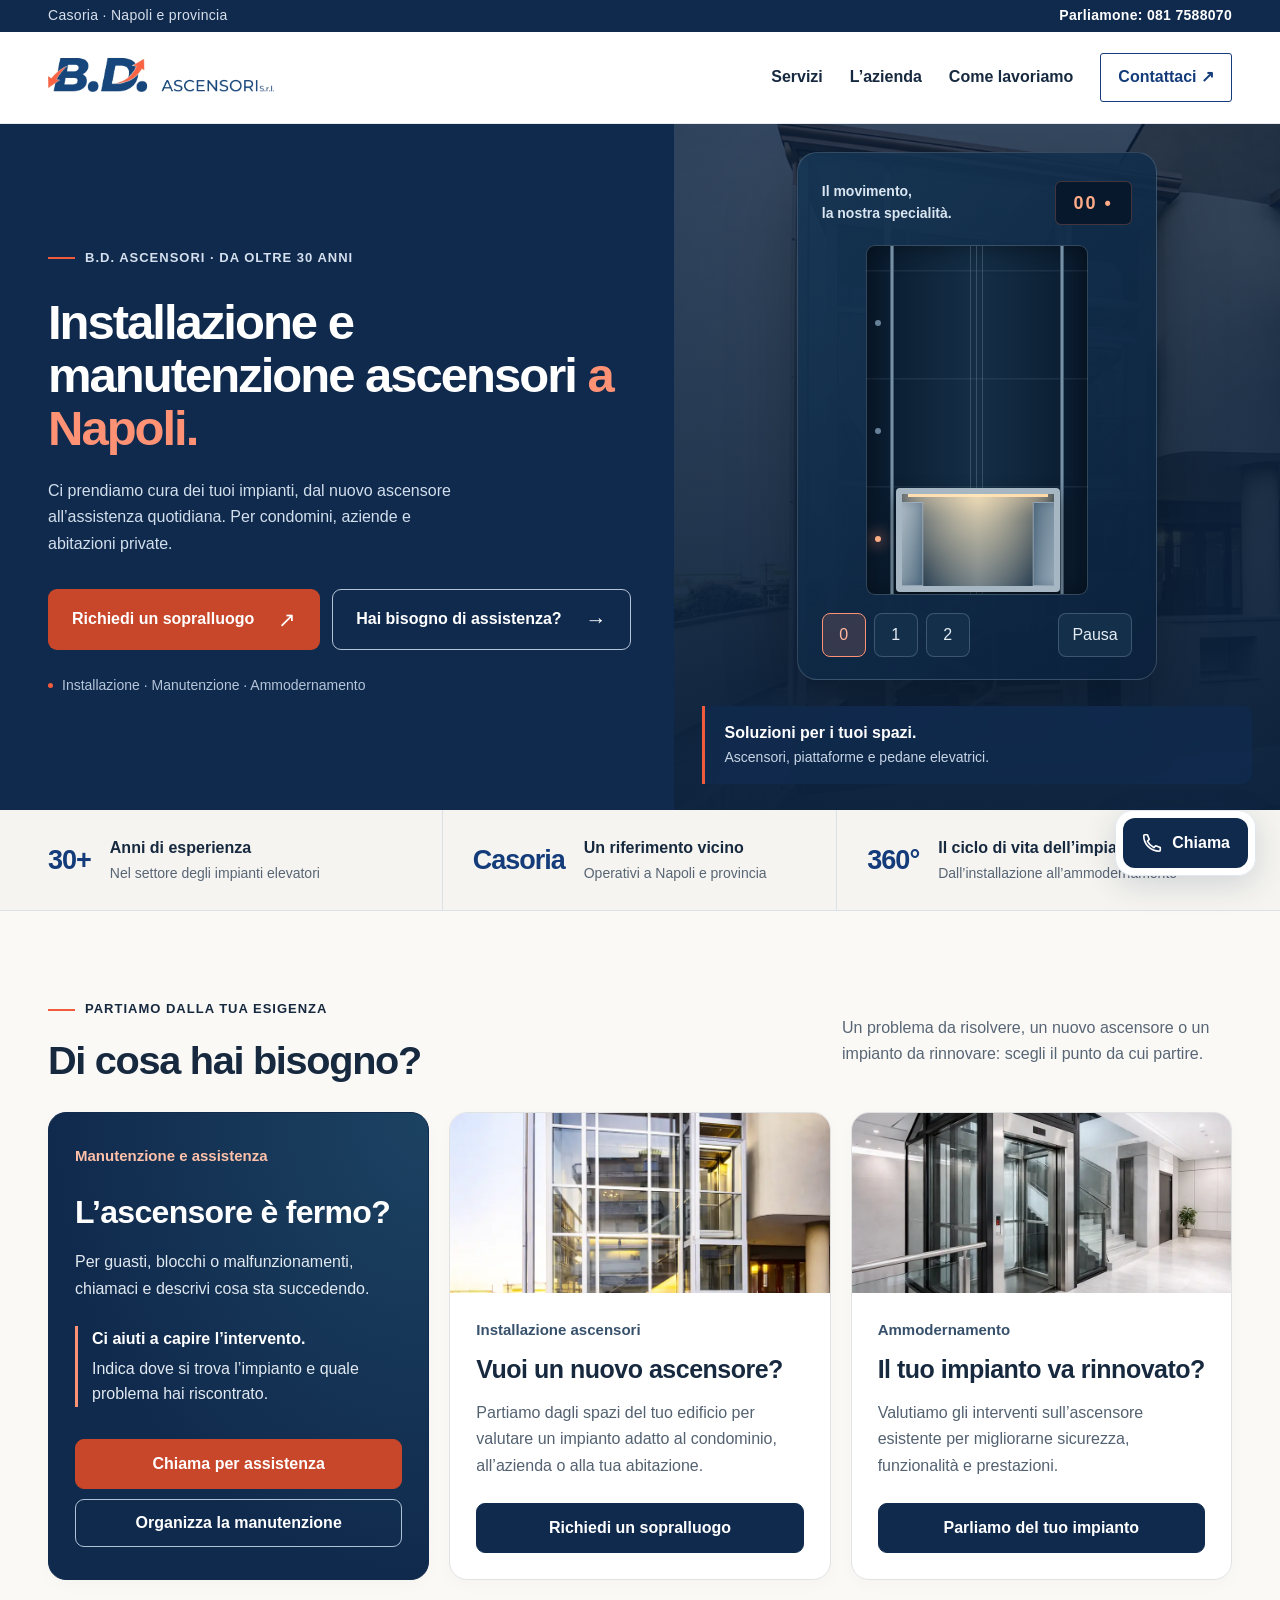
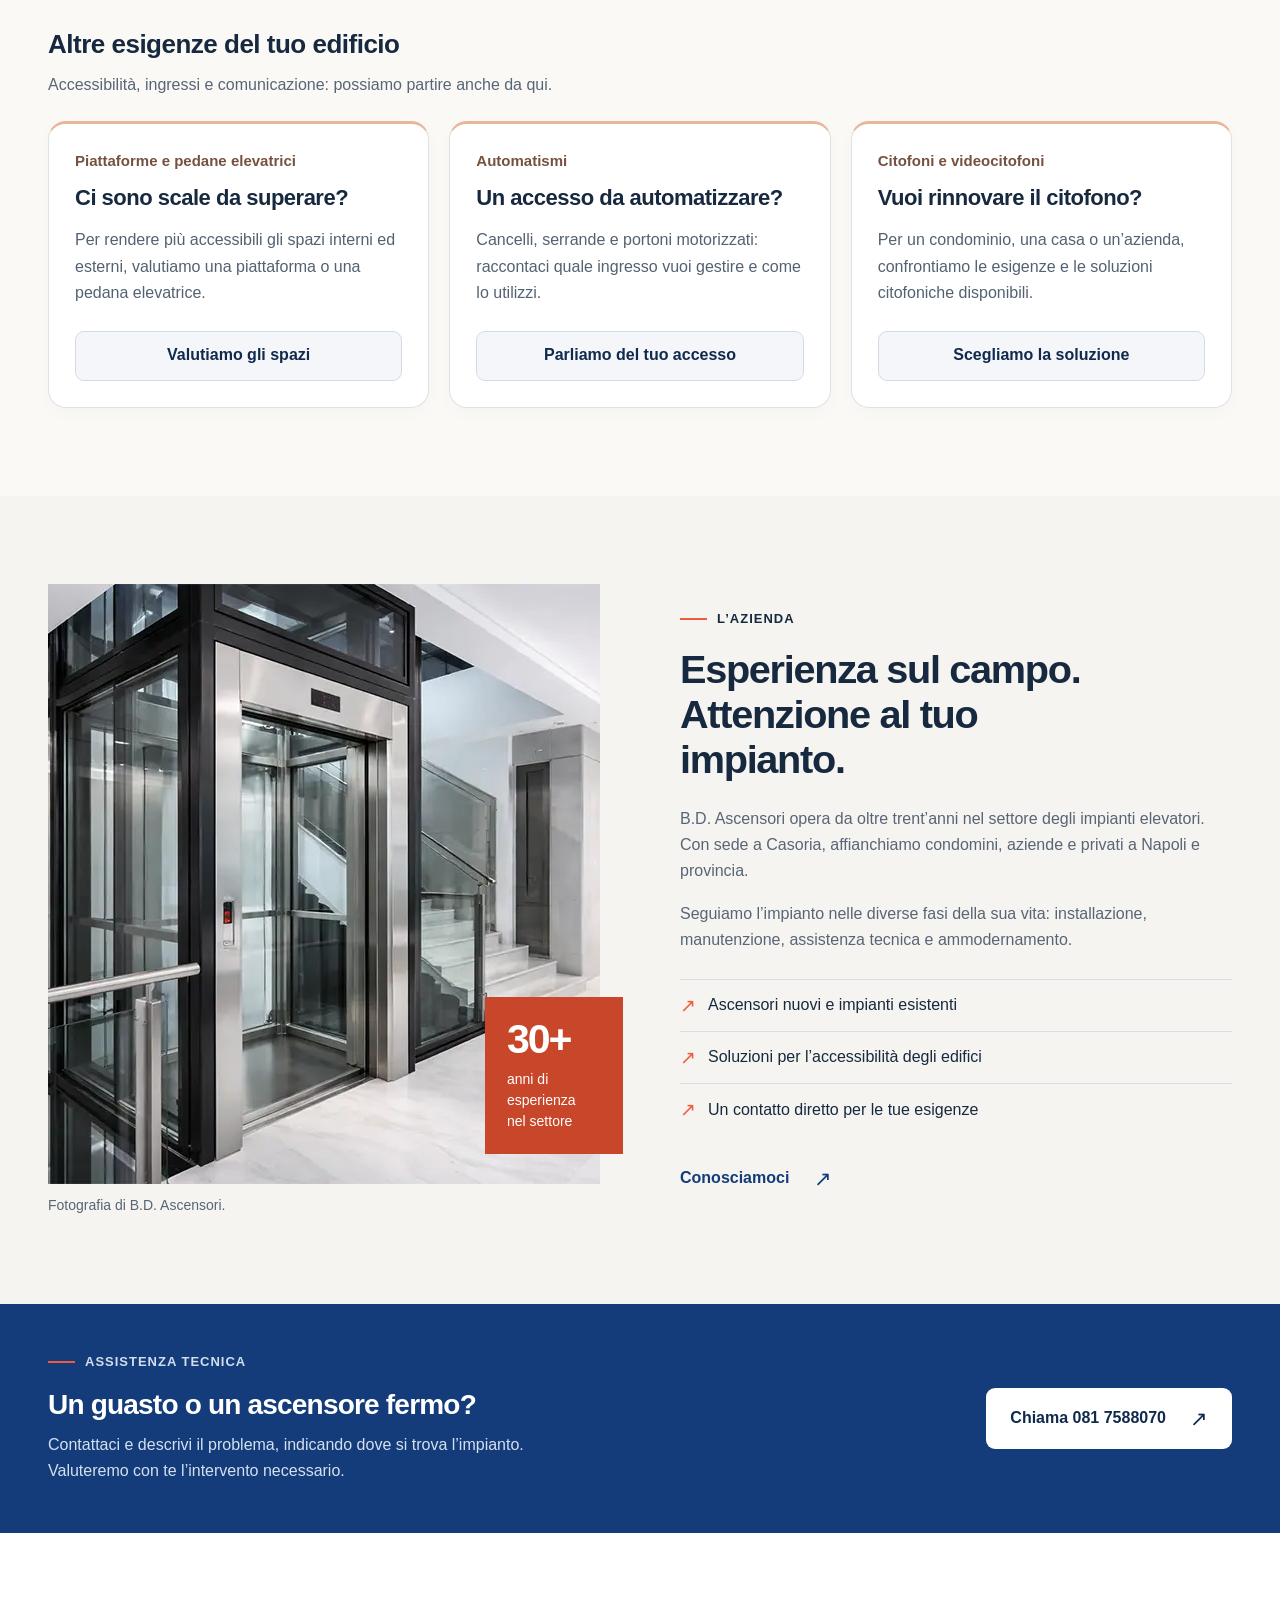
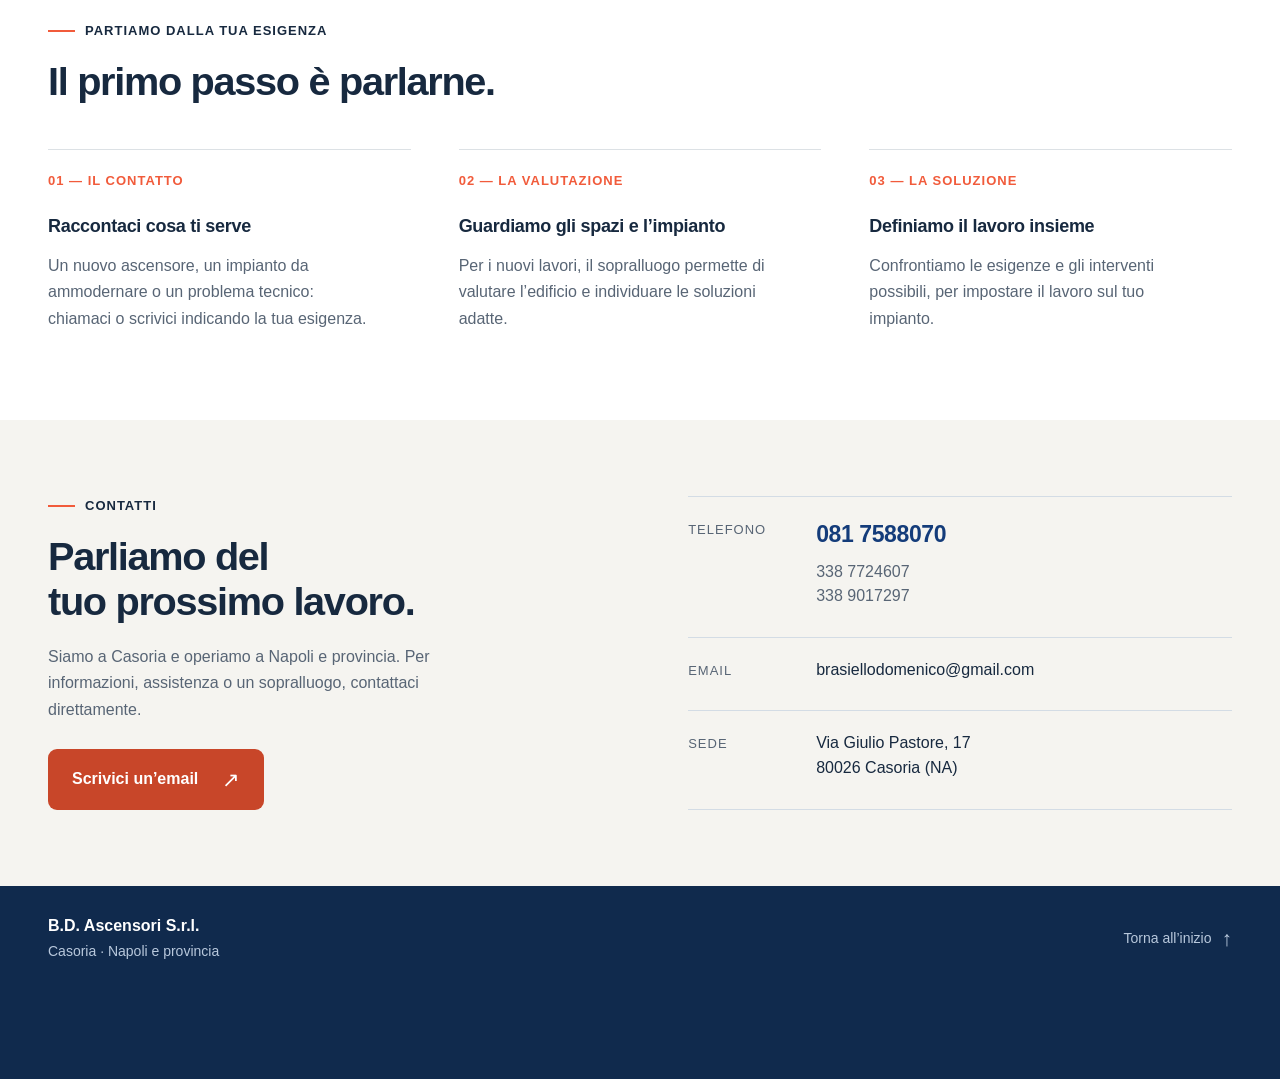
==== commit eb577985: "Guide service selection with real photos and clear next steps" ====
--- a/index.html
+++ b/index.html
@@ -100,6 +100,52 @@
 }
 @media(prefers-reduced-motion:reduce){.lift-cabin,.lift-door,.lift-cabin-light,.lift-cabin:before,.lift-floor,.service,.service-mark,.btn,.quick-contact a,.reveal-on-scroll{transition:none}.reveal-on-scroll{opacity:1;transform:none}.btn:hover,.quick-contact a:hover,.service:hover .service-mark{transform:none}}
 
+/* Percorsi per esigenza: foto reali, domande chiare e azioni riconoscibili. */
+#servizi{background:#faf9f6}
+#servizi .section-head{gap:40px;align-items:center;margin-bottom:30px}
+#servizi .section-intro{max-width:390px}
+.service-grid{gap:20px;border:0;grid-template-columns:repeat(3,minmax(0,1fr))}
+.service{padding:0;border:1px solid #e1e3e3;border-radius:18px;overflow:hidden;background:white;box-shadow:0 5px 18px #17293f06;transition:box-shadow .25s,border-color .25s}
+.service:hover{background:white;border-color:#c2ced9;box-shadow:0 12px 30px #17293f12}
+.service-photo{width:100%;height:180px;object-fit:cover;object-position:center 43%}
+.service-body{padding:26px;display:flex;flex-direction:column;flex:1;min-width:0}
+.service-label{font-size:15px;line-height:1.5;font-weight:700;color:#37516c;display:block;margin-bottom:12px}
+.service h3{font-size:25px;line-height:1.2;letter-spacing:-.5px;margin:0 0 16px;color:var(--ink);overflow-wrap:normal}
+.service p{font-size:16px;line-height:1.65;color:#536171;margin:0 0 24px}
+.service a.service-action{align-self:stretch;justify-content:center;min-height:50px;margin-top:auto;padding:12px 14px;border:1px solid var(--navy);border-radius:9px;background:var(--navy);color:white;font-size:16px;line-height:1.4;text-align:center;font-weight:700;text-decoration:none;transition:background .2s}
+.service a.service-action:hover{background:var(--blue);border-color:var(--blue)}
+.service-emergency{background:#102a4d;border-color:#102a4d;color:white;position:relative}
+.service-emergency:hover{background:#102a4d;border-color:#102a4d}
+.service-emergency .service-body{padding:32px 26px;background:radial-gradient(ellipse at top right,#27587588,transparent 70%)}
+.service-emergency .service-label{color:#ffc1a9;margin-bottom:25px}
+.service-emergency h3{font-size:32px;color:white;letter-spacing:-.7px;margin-bottom:18px}
+.service-emergency p{color:#e1e9f1}
+.service-help{margin:0 0 26px;border-left:3px solid #ff9275;padding-left:14px;font-size:16px;line-height:1.6;color:#e1e9f1}
+.service-help strong{display:block;color:white;margin-bottom:4px}
+.service-emergency a.service-action{background:#c84629;border-color:#c84629;margin-top:auto}
+.service-emergency a.service-action:hover{background:#ae381f;border-color:#ae381f}
+.service a.service-secondary{justify-content:center;align-self:stretch;margin:10px 0 0;min-height:48px;padding:11px;border:1px solid #afc3d7;border-radius:9px;color:white;font-size:16px;text-align:center;line-height:1.4}
+.service a.service-secondary:hover{background:#ffffff12;text-decoration:none}
+.service-more-heading{font-size:26px;line-height:1.25;letter-spacing:-.5px;margin:48px 0 12px}
+.service-more-intro{margin:0 0 24px;font-size:16px;color:var(--muted)}
+.service-additional .service{background:#fff;border-top:3px solid #e7b79c}
+.service-additional .service h3{font-size:22px}
+.service-additional .service-label{color:#77513f}
+.service-additional a.service-action{background:#f4f6f9;border-color:#d2dbe4;color:var(--navy)}
+.service-additional a.service-action:hover{background:#e7edf3}
+.contact-context{border:1px solid #e7b79c;border-radius:12px;background:#fff7ef;padding:18px 20px;margin:0 0 24px;line-height:1.6;font-size:16px}
+.contact-context[hidden]{display:none}.contact-context>span{display:block;color:#765441;font-size:14px;margin-bottom:4px}.contact-context strong{display:block;color:var(--ink);font-size:18px;line-height:1.4;margin-bottom:8px}.contact-context p{margin:0 0 8px;color:#536171;font-size:16px}.contact-context a{color:var(--blue);text-decoration:underline;font-size:16px}
+@media(max-width:1000px) and (min-width:761px){.service-grid{gap:14px}.service-body,.service-emergency .service-body{padding:24px 20px}.service h3{font-size:23px}.service-emergency h3{font-size:28px}}
+@media(max-width:760px){
+ #servizi .section-head{margin-bottom:26px}.service-grid{grid-template-columns:minmax(0,1fr);gap:22px}
+ .service-body,.service-emergency .service-body{padding:24px}.service-photo{height:170px}
+ .service-label{font-size:15px;margin-bottom:10px}.service h3{font-size:25px;line-height:1.22}.service-emergency h3{font-size:30px}
+ .service-emergency .service-label{margin-bottom:16px}.service p{margin-bottom:20px}.service-help{margin-bottom:24px}
+ .service a.service-action,.service a.service-secondary{min-height:50px;font-size:16px}
+ .service-more-heading{margin-top:40px;font-size:24px}.service-additional .service h3{font-size:23px}
+}
+@media(prefers-reduced-motion:reduce){.service,.service a.service-action{transition:none}}
+
   </style>
 </head>
 <body id="inizio">
@@ -121,14 +167,17 @@
     </div></section>
     <div class="facts"><div class="wrap facts-inner"><div class="fact"><strong>30+</strong><span><b>Anni di esperienza</b>Nel settore degli impianti elevatori</span></div><div class="fact"><strong>Casoria</strong><span><b>Un riferimento vicino</b>Operativi a Napoli e provincia</span></div><div class="fact"><strong>360°</strong><span><b>Il ciclo di vita dell’impianto</b>Dall’installazione all’ammodernamento</span></div></div></div>
     <section class="section" id="servizi" aria-labelledby="servizi-title"><div class="wrap">
-      <div class="section-head"><div><div class="eyebrow">Di cosa ci occupiamo</div><h2 id="servizi-title">Un impianto, tante esigenze.<br>Il servizio giusto per ognuna.</h2></div><p class="section-intro">Dal funzionamento dell’ascensore all’accessibilità degli spazi, fino agli automatismi e ai sistemi citofonici.</p></div>
+      <div class="section-head"><div><div class="eyebrow">Partiamo dalla tua esigenza</div><h2 id="servizi-title">Di cosa hai bisogno?</h2></div><p class="section-intro">Un problema da risolvere, un nuovo ascensore o un impianto da rinnovare: scegli il punto da cui partire.</p></div>
       <div class="service-grid">
-        <article class="service"><div class="service-top"><span class="service-number">01 / CONTINUITÀ</span><span class="service-mark" aria-hidden="true">↻</span></div><h3>Manutenzione e assistenza</h3><p>Manutenzione programmata e assistenza tecnica per guasti, blocchi e malfunzionamenti.</p><a href="#assistenza">Richiedi un intervento <span aria-hidden="true">→</span></a></article>
-        <article class="service"><div class="service-top"><span class="service-number">02 / NUOVI IMPIANTI</span><span class="service-mark" aria-hidden="true">↕</span></div><h3>Installazione ascensori</h3><p>Ascensori per condomini, aziende e abitazioni private, in relazione alle caratteristiche dell’edificio.</p><a href="#contatti">Parliamo del tuo progetto <span aria-hidden="true">→</span></a></article>
-        <article class="service"><div class="service-top"><span class="service-number">03 / RIQUALIFICAZIONE</span><span class="service-mark" aria-hidden="true">↗</span></div><h3>Ammodernamento</h3><p>Interventi sugli impianti esistenti per migliorarne sicurezza, funzionalità e prestazioni.</p><a href="#contatti">Valutiamo il tuo impianto <span aria-hidden="true">→</span></a></article>
-        <article class="service"><div class="service-top"><span class="service-number">04 / ACCESSIBILITÀ</span><span class="service-mark" aria-hidden="true">↑</span></div><h3>Piattaforme elevatrici</h3><p>Piattaforme e pedane elevatrici per interni ed esterni, per superare le barriere architettoniche.</p><a href="#contatti">Troviamo una soluzione <span aria-hidden="true">→</span></a></article>
-        <article class="service"><div class="service-top"><span class="service-number">05 / ACCESSI</span><span class="service-mark" aria-hidden="true">⇄</span></div><h3>Automatismi</h3><p>Automazione di cancelli, serrande e portoni motorizzati per la gestione degli accessi.</p><a href="#contatti">Raccontaci cosa ti serve <span aria-hidden="true">→</span></a></article>
-        <article class="service"><div class="service-top"><span class="service-number">06 / COMUNICAZIONE</span><span class="service-mark" aria-hidden="true">◉</span></div><h3>Citofoni e videocitofoni</h3><p>Sistemi citofonici e videocitofonici per condomini, abitazioni private e aziende.</p><a href="#contatti">Richiedi informazioni <span aria-hidden="true">→</span></a></article>
+        <article class="service service-emergency"><div class="service-body"><span class="service-label">Manutenzione e assistenza</span><h3>L’ascensore è fermo?</h3><p>Per guasti, blocchi o malfunzionamenti, chiamaci e descrivi cosa sta succedendo.</p><div class="service-help"><strong>Ci aiuti a capire l’intervento.</strong>Indica dove si trova l’impianto e quale problema hai riscontrato.</div><a class="service-action" href="tel:+390817588070">Chiama per assistenza</a><a class="service-secondary" href="#contatti" data-service="Manutenzione programmata">Organizza la manutenzione</a></div></article>
+        <article class="service"><img class="service-photo" src="assets/ascensore-esterno.webp" width="800" height="1000" loading="lazy" alt="Ascensore esterno con struttura vetrata, fotografia di B.D. Ascensori"><div class="service-body"><span class="service-label">Installazione ascensori</span><h3>Vuoi un nuovo ascensore?</h3><p>Partiamo dagli spazi del tuo edificio per valutare un impianto adatto al condominio, all’azienda o alla tua abitazione.</p><a class="service-action" href="#contatti" data-service="Installazione ascensori">Richiedi un sopralluogo</a></div></article>
+        <article class="service"><img class="service-photo" src="assets/ascensore-interno.webp" width="900" height="600" loading="lazy" alt="Ascensore in un ambiente interno, fotografia di B.D. Ascensori"><div class="service-body"><span class="service-label">Ammodernamento</span><h3>Il tuo impianto va rinnovato?</h3><p>Valutiamo gli interventi sull’ascensore esistente per migliorarne sicurezza, funzionalità e prestazioni.</p><a class="service-action" href="#contatti" data-service="Ammodernamento ascensori">Parliamo del tuo impianto</a></div></article>
+      </div>
+      <h3 class="service-more-heading">Altre esigenze del tuo edificio</h3><p class="service-more-intro">Accessibilità, ingressi e comunicazione: possiamo partire anche da qui.</p>
+      <div class="service-grid service-additional">
+        <article class="service"><div class="service-body"><span class="service-label">Piattaforme e pedane elevatrici</span><h3>Ci sono scale da superare?</h3><p>Per rendere più accessibili gli spazi interni ed esterni, valutiamo una piattaforma o una pedana elevatrice.</p><a class="service-action" href="#contatti" data-service="Piattaforme e pedane elevatrici">Valutiamo gli spazi</a></div></article>
+        <article class="service"><div class="service-body"><span class="service-label">Automatismi</span><h3>Un accesso da automatizzare?</h3><p>Cancelli, serrande e portoni motorizzati: raccontaci quale ingresso vuoi gestire e come lo utilizzi.</p><a class="service-action" href="#contatti" data-service="Automatismi per cancelli, serrande e portoni">Parliamo del tuo accesso</a></div></article>
+        <article class="service"><div class="service-body"><span class="service-label">Citofoni e videocitofoni</span><h3>Vuoi rinnovare il citofono?</h3><p>Per un condominio, una casa o un’azienda, confrontiamo le esigenze e le soluzioni citofoniche disponibili.</p><a class="service-action" href="#contatti" data-service="Citofoni e videocitofoni">Scegliamo la soluzione</a></div></article>
       </div>
     </div></section>
     <section class="section company" id="azienda" aria-labelledby="azienda-title"><div class="wrap company-grid">
@@ -137,7 +186,7 @@
     </div></section>
     <section class="assistance" id="assistenza" aria-labelledby="assistenza-title"><div class="wrap assistance-inner"><div><div class="eyebrow">Assistenza tecnica</div><h2 id="assistenza-title">Un guasto o un ascensore fermo?</h2><p>Contattaci e descrivi il problema, indicando dove si trova l’impianto. Valuteremo con te l’intervento necessario.</p></div><a class="btn btn-white" href="tel:+390817588070">Chiama 081 7588070 <span class="arrow" aria-hidden="true">↗</span></a></div></section>
     <section class="section" id="come-lavoriamo" aria-labelledby="metodo-title"><div class="wrap"><div class="eyebrow">Partiamo dalla tua esigenza</div><h2 id="metodo-title">Il primo passo è parlarne.</h2><div class="steps"><div class="step"><span class="number">01 — IL CONTATTO</span><h3>Raccontaci cosa ti serve</h3><p>Un nuovo ascensore, un impianto da ammodernare o un problema tecnico: chiamaci o scrivici indicando la tua esigenza.</p></div><div class="step"><span class="number">02 — LA VALUTAZIONE</span><h3>Guardiamo gli spazi e l’impianto</h3><p>Per i nuovi lavori, il sopralluogo permette di valutare l’edificio e individuare le soluzioni adatte.</p></div><div class="step"><span class="number">03 — LA SOLUZIONE</span><h3>Definiamo il lavoro insieme</h3><p>Confrontiamo le esigenze e gli interventi possibili, per impostare il lavoro sul tuo impianto.</p></div></div></div></section>
-    <section class="contact" id="contatti" aria-labelledby="contatti-title"><div class="wrap contact-grid"><div class="contact-copy"><div class="eyebrow">Contatti</div><h2 id="contatti-title">Parliamo del<br>tuo prossimo lavoro.</h2><p>Siamo a Casoria e operiamo a Napoli e provincia. Per informazioni, assistenza o un sopralluogo, contattaci direttamente.</p><a class="btn btn-primary" href="mailto:brasiellodomenico@gmail.com">Scrivici un’email <span class="arrow" aria-hidden="true">↗</span></a></div><div class="contact-details"><div class="contact-item"><span class="contact-label">Telefono</span><div><a class="contact-main" href="tel:+390817588070">081 7588070</a><div class="contact-small"><a href="tel:+393387724607">338 7724607</a><a href="tel:+393389017297">338 9017297</a></div></div></div><div class="contact-item"><span class="contact-label">Email</span><a href="mailto:brasiellodomenico@gmail.com">brasiellodomenico@gmail.com</a></div><div class="contact-item"><span class="contact-label">Sede</span><address>Via Giulio Pastore, 17<br>80026 Casoria (NA)</address></div></div></div></section>
+    <section class="contact" id="contatti" aria-labelledby="contatti-title"><div class="wrap contact-grid"><div class="contact-copy"><div class="eyebrow">Contatti</div><h2 id="contatti-title">Parliamo del<br>tuo prossimo lavoro.</h2><div class="contact-context" hidden><span>Hai scelto</span><strong class="selected-service"></strong><p>Quando ci chiami o scrivi, raccontaci cosa ti serve e dove si trova l’edificio.</p><a href="#servizi">Scegli un’altra esigenza</a></div><p>Siamo a Casoria e operiamo a Napoli e provincia. Per informazioni, assistenza o un sopralluogo, contattaci direttamente.</p><a class="btn btn-primary" href="mailto:brasiellodomenico@gmail.com">Scrivici un’email <span class="arrow" aria-hidden="true">↗</span></a></div><div class="contact-details"><div class="contact-item"><span class="contact-label">Telefono</span><div><a class="contact-main" href="tel:+390817588070">081 7588070</a><div class="contact-small"><a href="tel:+393387724607">338 7724607</a><a href="tel:+393389017297">338 9017297</a></div></div></div><div class="contact-item"><span class="contact-label">Email</span><a href="mailto:brasiellodomenico@gmail.com">brasiellodomenico@gmail.com</a></div><div class="contact-item"><span class="contact-label">Sede</span><address>Via Giulio Pastore, 17<br>80026 Casoria (NA)</address></div></div></div></section>
   </main>
   <footer class="footer"><div class="wrap"><div><strong>B.D. Ascensori S.r.l.</strong>Casoria · Napoli e provincia</div><a class="back-top" href="#inizio">Torna all’inizio <span class="arrow" aria-hidden="true">↑</span></a></div></footer>
   <nav class="quick-contact" aria-label="Contatto rapido"><a class="quick-phone" href="tel:+390817588070" aria-label="Chiama B.D. Ascensori allo 081 7588070"><svg viewBox="0 0 24 24" fill="none" stroke="currentColor" stroke-width="1.8" stroke-linecap="round" stroke-linejoin="round" aria-hidden="true"><path d="M7 3H4a1 1 0 0 0-1 1c0 9.4 7.6 17 17 17a1 1 0 0 0 1-1v-3l-5-2-2 2a15 15 0 0 1-7-7l2-2z"/></svg><span>Chiama</span></a></nav>
@@ -232,6 +281,15 @@
       }
     }
 
+
+    const contactContext=document.querySelector('.contact-context');
+    const contactEmail=document.querySelector('.contact-copy a[href^="mailto:"]');
+    document.querySelectorAll('[data-service]').forEach(link=>link.addEventListener('click',()=>{
+      const service=link.dataset.service;
+      contactContext.hidden=false;
+      contactContext.querySelector('.selected-service').textContent=service;
+      contactEmail.href='mailto:brasiellodomenico@gmail.com?subject='+encodeURIComponent('Informazioni: '+service);
+    }));
   </script>
 </body>
 </html>
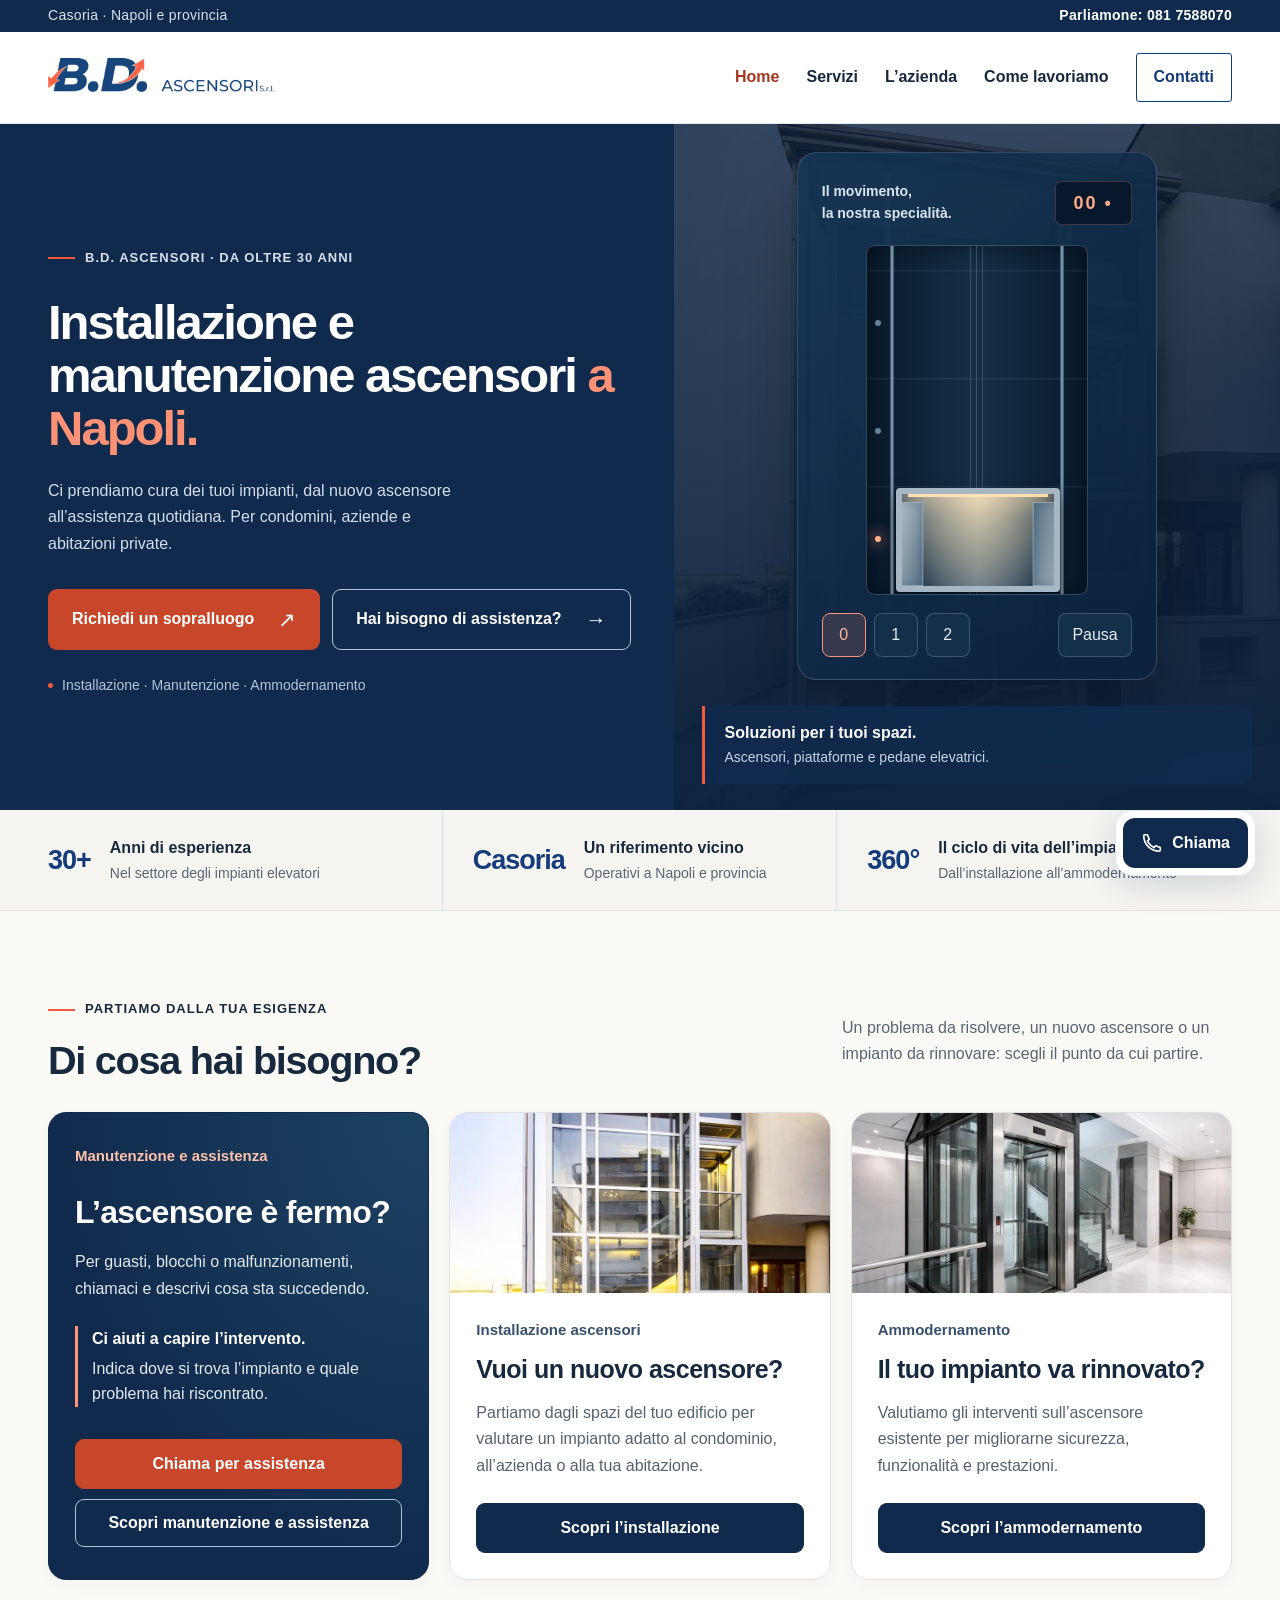
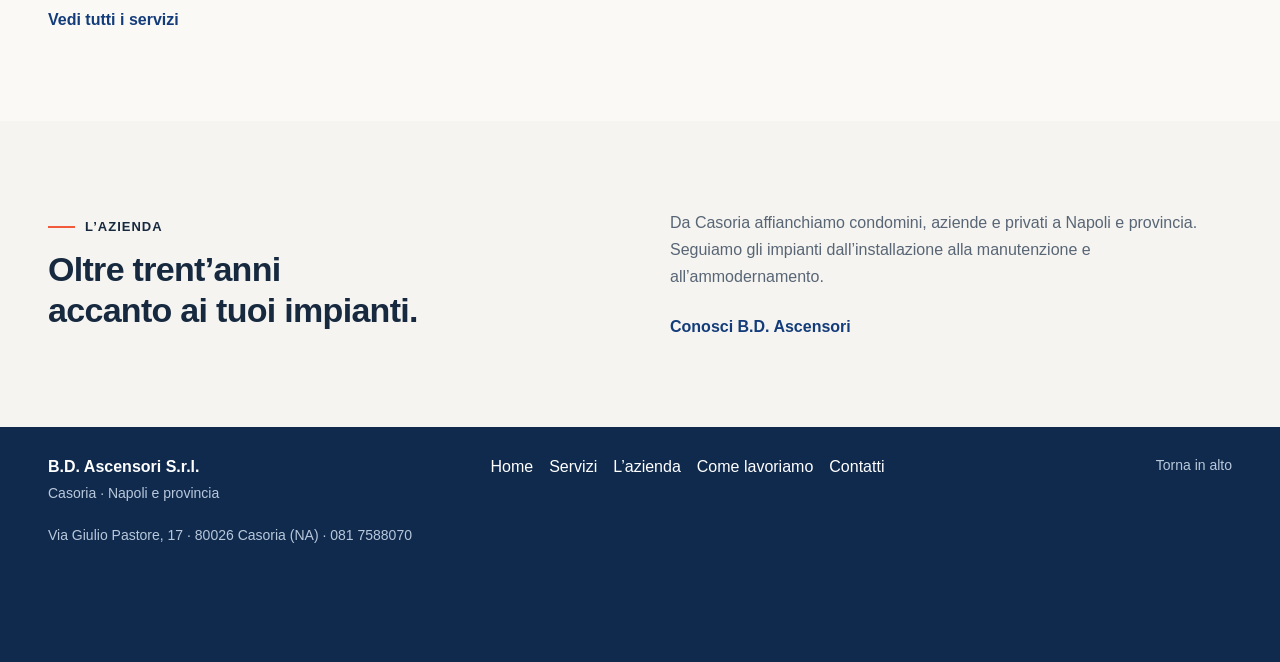
==== commit 2405e9e1: "Turn homepage preview into an eleven-page website" ====
--- a/index.html
+++ b/index.html
@@ -1,295 +1,21 @@
 <!doctype html>
-<html lang="it">
-<head>
-  <meta charset="utf-8">
-  <meta name="viewport" content="width=device-width, initial-scale=1">
-  <meta name="robots" content="noindex, nofollow">
-  <meta name="description" content="B.D. Ascensori: installazione, manutenzione e ammodernamento di ascensori a Casoria, Napoli e provincia. Piattaforme elevatrici, automatismi e videocitofoni.">
-  <title>B.D. Ascensori — Bozza homepage</title>
-  <style>
-    :root{--blue:#143c7a;--navy:#102a4d;--orange:#f15b3b;--paper:#f5f4f0;--ink:#17293f;--muted:#586575;--line:#dce1e5;--white:#fff}
-    *{box-sizing:border-box}html{scroll-behavior:smooth;scroll-padding-top:110px}body{margin:0;font-family:Arial,Helvetica,sans-serif;color:var(--ink);background:var(--white);line-height:1.55}a{color:inherit;text-decoration:none}button{font:inherit}img{display:block;max-width:100%}a:focus-visible,button:focus-visible,summary:focus-visible{outline:3px solid var(--orange);outline-offset:5px}::selection{background:#ffd7ca;color:var(--navy)}.wrap{width:min(1200px,calc(100% - 96px));margin:auto}.eyebrow{display:flex;align-items:center;gap:10px;font-size:16px;font-weight:700;letter-spacing:1.7px;text-transform:uppercase}.eyebrow:before{content:"";height:2px;width:27px;background:var(--orange)}.btn{display:inline-flex;align-items:center;justify-content:space-between;gap:24px;padding:17px 23px;font-size:16px;font-weight:700;border:1px solid transparent;border-radius:3px;transition:background .18s,transform .18s}.btn:hover{transform:translateY(-2px)}.btn-primary{background:var(--orange);color:white}.btn-primary:hover{background:#d7472a}.btn-white{background:white;color:var(--navy)}.btn-outline{border-color:#b5c3d6;color:white}.btn-outline:hover{background:#203d60}.arrow{font-size:21px;font-weight:400;line-height:1}.skip{position:fixed;top:-100px;left:20px;z-index:20;background:white;padding:12px}.skip:focus{top:10px}
-    .topline{background:var(--navy);color:#d7e0ec;font-size:16px;letter-spacing:.3px}.topline .wrap{display:flex;align-items:center;justify-content:space-between;min-height:32px}.topline a{color:white;font-weight:700}.site-header{position:sticky;top:0;background:white;z-index:10;border-bottom:1px solid #e7ebef}.header-inner{display:flex;align-items:center;justify-content:space-between;gap:28px;min-height:91px}.logo{width:233px;flex-shrink:0}.logo img{width:100%;height:auto}.nav{display:flex;align-items:center;gap:27px;font-size:16px;font-weight:700}.nav>a:not(.nav-contact){padding:14px 0}.nav>a:hover{color:var(--orange)}.nav-contact{border:1px solid var(--blue);padding:11px 17px;border-radius:3px;color:var(--blue)}.menu-button{display:none;background:white;border:1px solid var(--line);padding:9px 14px;border-radius:3px;color:var(--navy)}
-    .hero{background:var(--navy);color:white;position:relative;overflow:hidden}.hero-inner{display:grid;grid-template-columns:1.08fr 1fr;min-height:594px}.hero-copy{padding:69px 60px 58px 0;position:relative;z-index:1}.hero .eyebrow{color:#d5e0ef}.hero h1{font-size:clamp(39px,4.05vw,58px);line-height:1.08;letter-spacing:-2px;font-weight:700;margin:28px 0 23px;max-width:610px}.hero h1 span{color:#ff9275}.hero p{color:#d2dfed;font-size:16px;max-width:420px;margin:0 0 32px;line-height:1.75}.actions{display:flex;flex-wrap:wrap;gap:12px}.hero-note{font-size:16px;color:#b4c5d9;margin-top:25px;display:flex;align-items:center;gap:9px}.hero-note:before{content:"";width:5px;height:5px;background:var(--orange);border-radius:50%}.hero-picture{position:relative;margin-right:calc((1200px - 100vw)/2);min-width:0}.hero-picture>img{width:100%;height:100%;object-fit:cover;object-position:50% 45%}.photo-caption{position:absolute;bottom:28px;left:28px;right:28px;background:rgba(16,42,77,.94);border-left:3px solid var(--orange);padding:15px 20px;font-size:16px;max-width:335px;backdrop-filter:blur(5px)}.photo-caption strong{display:block;font-size:16px;margin-bottom:2px}.photo-caption span{color:#c8d5e5}.facts{background:var(--paper);border-bottom:1px solid var(--line)}.facts-inner{display:grid;grid-template-columns:1fr 1fr 1fr}.fact{display:flex;align-items:center;gap:19px;padding:26px 30px;border-right:1px solid var(--line)}.fact:first-child{padding-left:0}.fact:last-child{border:0}.fact strong{font-size:27px;line-height:1;color:var(--blue);letter-spacing:-1px}.fact span{font-size:16px;color:var(--muted)}.fact b{display:block;color:var(--ink);font-size:16px;font-weight:700;margin-bottom:2px}
-    .section{padding:88px 0}.section-head{display:flex;justify-content:space-between;gap:50px;align-items:flex-end;margin-bottom:39px}.section h2{font-size:clamp(31px,3.1vw,43px);letter-spacing:-1.3px;line-height:1.13;margin:18px 0 0;font-weight:700}.section-intro{max-width:350px;color:var(--muted);font-size:16px;margin:0;line-height:1.8}.service-grid{display:grid;grid-template-columns:repeat(3,minmax(0,1fr));border-top:1px solid var(--line);border-left:1px solid var(--line)}.service{padding:30px 29px 27px;border-bottom:1px solid var(--line);border-right:1px solid var(--line);position:relative;display:flex;flex-direction:column;min-height:0;transition:background .18s}.service:hover{background:var(--paper)}.service-top{display:flex;justify-content:space-between;align-items:center;margin-bottom:26px}.service-number{font-size:16px;color:var(--muted);letter-spacing:1px}.service-mark{width:34px;height:34px;border:1px solid #bbc8d9;color:var(--blue);display:flex;align-items:center;justify-content:center;font-size:20px}.service h3{font-size:19px;line-height:1.3;letter-spacing:-.3px;margin:0 0 12px}.service p{font-size:16px;color:var(--muted);margin:0 0 19px;line-height:1.7}.service a{font-size:16px;color:var(--blue);font-weight:700;margin-top:auto;display:inline-flex;align-items:center;gap:10px;align-self:flex-start}.service a:hover{text-decoration:underline}
-    .company{background:var(--paper)}.company-grid{display:grid;grid-template-columns:1fr 1fr;gap:80px;align-items:center}.company-photo{position:relative;margin:0}.company-photo img{width:100%;aspect-ratio:4/4;object-fit:cover;object-position:48% center}.company-photo figcaption{font-size:16px;color:var(--muted);margin-top:11px}.company-photo .experience{position:absolute;right:-23px;bottom:62px;background:var(--orange);color:white;width:138px;padding:22px}.experience strong{font-size:41px;letter-spacing:-2px;line-height:1;display:block;margin-bottom:9px}.experience span{font-size:16px;display:block;line-height:1.5}.company-copy h2{max-width:430px;margin-bottom:24px}.company-copy>p{font-size:16px;color:var(--muted);line-height:1.85}.company-points{list-style:none;padding:0;margin:25px 0 30px}.company-points li{border-top:1px solid #d8dfe4;padding:11px 0;font-size:16px;display:flex;align-items:center;gap:12px}.company-points li:before{content:"↗";color:var(--orange);font-size:19px}.text-link{display:inline-flex;align-items:center;gap:25px;font-size:16px;font-weight:700;color:var(--blue)}.text-link:hover{text-decoration:underline}
-    .assistance{padding:48px 0;background:var(--blue);color:white}.assistance-inner{display:flex;align-items:center;justify-content:space-between;gap:40px}.assistance h2{font-size:28px;letter-spacing:-.8px;line-height:1.2;margin:0 0 10px}.assistance p{font-size:16px;color:#d5e0ef;margin:0;max-width:550px}.assistance .eyebrow{color:#d4ddeb;margin-bottom:16px}.assistance .btn{flex-shrink:0}
-    .steps{display:grid;grid-template-columns:repeat(3,minmax(0,1fr));gap:48px;margin-top:45px}.step .number{display:block;font-size:16px;color:var(--orange);font-weight:700;margin-bottom:22px}.step h3{font-size:18px;letter-spacing:-.3px;margin:0 0 12px}.step p{color:var(--muted);font-size:16px;line-height:1.8;margin:0;max-width:320px}.step{border-top:1px solid var(--line);padding-top:21px}
-    .contact{background:var(--paper);padding:76px 0}.contact-grid{display:grid;grid-template-columns:1.03fr 1fr;gap:80px}.contact h2{font-size:clamp(31px,3.1vw,43px);line-height:1.13;letter-spacing:-1.3px;margin:18px 0 20px}.contact-copy>p{color:var(--muted);font-size:16px;max-width:390px;margin-bottom:26px}.contact-details{display:grid;gap:0}.contact-item{border-top:1px solid #d3dce5;padding:20px 0;display:grid;grid-template-columns:110px 1fr;gap:18px;font-size:16px}.contact-item:last-child{border-bottom:1px solid #d3dce5}.contact-label{font-size:16px;color:var(--muted);text-transform:uppercase;letter-spacing:1px;padding-top:3px}.contact-item a{display:block;overflow-wrap:anywhere}.contact-item a:hover{color:var(--orange)}.contact-main{font-size:23px;color:var(--blue);font-weight:700;letter-spacing:-.4px}.contact-small{font-size:16px;color:var(--muted);margin-top:7px}.contact-item address{font-style:normal}.footer{background:var(--navy);color:#b8c8dc;padding:28px 0}.footer .wrap{display:flex;align-items:center;justify-content:space-between;gap:25px;font-size:16px}.footer strong{color:white;display:block;font-size:16px;margin-bottom:3px}.footer a:hover{color:white}.back-top{display:flex;align-items:center;gap:10px}
-    .hero-picture>img{position:absolute;inset:0}.btn-primary{background:#c84629}.btn-primary:hover{background:#ae381f}.company-photo .experience{background:#c84629}
-    @media(min-width:1296px){.hero-picture{margin-right:calc((1200px - 100vw)/2)}}
-    @media(max-width:1295px){.hero-picture{margin-right:-48px}.hero-copy{padding-right:35px}.hero h1{font-size:49px}}
-    @media(max-width:1000px){.wrap{width:calc(100% - 56px)}.nav{gap:18px}.logo{width:200px}.hero h1{font-size:42px;letter-spacing:-1.4px}.hero-inner{min-height:555px}.hero-copy{padding:55px 28px 45px 0}.hero-picture{margin-right:-28px}.company-grid,.contact-grid{gap:48px}.service{padding:25px 22px}.fact{padding:23px 20px;gap:13px}.fact strong{font-size:24px}.photo-caption{left:20px;right:20px;bottom:20px}.steps{gap:30px}}
-    @media(max-width:760px){html{scroll-padding-top:90px}.wrap{width:calc(100% - 40px)}.topline .wrap{min-height:30px}.topline span{font-size:16px}.topline a{font-size:16px}.header-inner{min-height:73px;gap:16px}.logo{width:193px}.menu-button{display:block;font-size:16px}.nav{display:none;position:absolute;top:73px;left:0;right:0;flex-direction:column;align-items:stretch;gap:0;background:white;padding:12px 20px 22px;border-bottom:1px solid var(--line);box-shadow:0 12px 18px #102a4d12}.nav.is-open{display:flex}.nav>a:not(.nav-contact){padding:12px 0;border-bottom:1px solid var(--line)}.nav-contact{margin-top:14px;text-align:center}.hero-inner{grid-template-columns:1fr}.hero-copy{padding:41px 0 35px}.hero h1{font-size:clamp(36px,7.9vw,49px);line-height:1.09;letter-spacing:-1.3px;margin:24px 0 21px;max-width:560px}.hero p{font-size:16px;max-width:450px;margin-bottom:26px}.hero .eyebrow{font-size:16px;letter-spacing:1.25px}.btn{padding:15px 18px;font-size:16px;gap:20px}.hero-note{font-size:16px;margin-top:21px}.hero-picture{height:350px;margin:0 -20px}.hero-picture>img{object-position:50% 43%}.photo-caption{font-size:16px;max-width:290px;bottom:20px}.photo-caption strong{font-size:16px}.facts-inner{grid-template-columns:1fr}.fact,.fact:first-child{padding:18px 0;border-right:0;border-bottom:1px solid var(--line);gap:20px}.fact:last-child{border-bottom:0}.fact strong{width:95px;flex-shrink:0;font-size:24px}.fact b{font-size:16px}.fact span{font-size:16px}.section{padding:58px 0}.section-head{display:block;margin-bottom:28px}.section h2,.contact h2{font-size:28px;line-height:1.2;letter-spacing:-.7px}.section-intro{margin-top:22px;max-width:500px;font-size:16px}.service-grid{grid-template-columns:repeat(2,minmax(0,1fr))}.service{padding:23px 18px;min-height:0}.service-top{margin-bottom:18px}.service h3{font-size:20px;line-height:1.3}.service p{font-size:16px}.service a{font-size:16px;gap:8px}.service-mark{width:29px;height:29px;font-size:18px}.company-grid{grid-template-columns:1fr;gap:40px}.company-photo{max-width:550px}.company-photo img{aspect-ratio:5/4}.company-photo .experience{right:15px;bottom:45px;width:123px;padding:19px}.experience strong{font-size:36px}.company-copy h2{max-width:470px}.assistance-inner{display:block}.assistance h2{font-size:26px;max-width:420px}.assistance p{font-size:16px;margin-bottom:23px}.steps{grid-template-columns:1fr;gap:27px;margin-top:32px}.step .number{margin-bottom:15px}.step p{max-width:none}.contact{padding:55px 0}.contact-grid{grid-template-columns:1fr;gap:35px}.contact-copy>p{font-size:16px}.contact-item{grid-template-columns:82px 1fr;gap:13px;font-size:16px}.contact-label{font-size:16px}.contact-main{font-size:21px}.footer .wrap{align-items:flex-start;flex-wrap:wrap;gap:16px}.footer strong{font-size:16px}.back-top{white-space:nowrap;font-size:16px}}
-    @media(max-width:380px){.service-grid{grid-template-columns:1fr}.service{min-height:0}.actions .btn{width:100%}.logo{width:176px}.hero h1{font-size:35px}.topline span{max-width:185px}.contact-item{grid-template-columns:1fr;gap:8px}}
-    @media(max-width:480px){.service-grid{grid-template-columns:minmax(0,1fr)}.service{min-height:0}.service h3{overflow-wrap:anywhere}}
-
-    /* Scala di lettura: testo 16px, secondario 14px, etichette 12-13px. */
-    :root{--text-size:1rem;--small-size:.875rem;--label-size:.8125rem}
-    body{font-size:var(--text-size)}
-    .hero p,.section-intro,.service p,.company-copy>p,.assistance p,.step p,.contact-copy>p{font-size:var(--text-size);line-height:1.65}
-    .btn,.nav,.menu-button,.service a,.text-link,.company-points li,.contact-item,.contact-small{font-size:var(--text-size)}
-    .btn{min-height:50px}.service h3{font-size:22px;line-height:1.3}
-    .eyebrow,.hero .eyebrow,.service-number,.step .number,.contact-label{font-size:var(--label-size);letter-spacing:1px}
-    .hero-note,.photo-caption,.company-photo figcaption,.experience span,.fact span,.footer .wrap,.back-top{font-size:var(--small-size)}
-    .photo-caption strong,.fact b,.footer strong{font-size:var(--text-size)}
-    .topline{font-size:var(--small-size)}.service p{margin-bottom:16px}
-    @media(max-width:760px){
-      .topline .wrap{flex-wrap:wrap;gap:4px 12px;padding:6px 0}
-      .topline span,.topline a{font-size:.75rem}
-      .hero .eyebrow{font-size:.75rem;letter-spacing:1px}
-      .hero h1{line-height:1.13}
-      .hero p{font-size:var(--text-size)}
-      .actions{display:grid;grid-template-columns:minmax(0,1fr);max-width:400px}
-      .actions .btn{width:100%;padding:15px 18px;gap:12px}
-      .hero-note{align-items:flex-start;line-height:1.6}.hero-note:before{flex-shrink:0;margin-top:8px}
-      .photo-caption{max-width:340px;font-size:var(--small-size)}
-      .photo-caption strong{font-size:var(--text-size)}
-      .fact{gap:16px}.fact strong{font-size:28px}.fact b{font-size:var(--text-size);line-height:1.4;margin-bottom:5px}.fact span{font-size:var(--small-size);line-height:1.55}
-      .service{padding:24px 20px;min-height:0}.service h3{font-size:20px}.service p{font-size:var(--text-size);margin-bottom:16px}.service a{font-size:var(--text-size);margin-top:0;min-height:44px;gap:12px}
-      .service-number{font-size:var(--label-size);letter-spacing:.7px}.service-top{margin-bottom:18px}
-      .company-points li{font-size:var(--text-size);padding:14px 0;line-height:1.5}
-      .company-photo .experience{width:148px;padding:18px}.experience span{font-size:var(--small-size)}
-      .assistance h2{font-size:28px}.assistance p{font-size:var(--text-size)}
-      .step h3{font-size:20px}.step p{font-size:var(--text-size)}
-      .contact-item{font-size:var(--text-size)}.contact-label{font-size:var(--label-size)}.contact-main{font-size:24px}.contact-small{font-size:var(--text-size)}
-      .footer .wrap,.back-top{font-size:var(--small-size)}.footer strong{font-size:var(--text-size)}
-    }
-    @media(max-width:480px){.contact-item{grid-template-columns:minmax(0,1fr);gap:8px}.service-grid{grid-template-columns:minmax(0,1fr)}}
-    @media(prefers-reduced-motion:reduce){html{scroll-behavior:auto}.btn,.service{transition:none}}
-/* Movimento e contatto diretto: componenti della bozza, senza dipendenze. */
-.hero-picture{isolation:isolate;display:flex;align-items:center;justify-content:center;min-height:620px;background:#0b213c}
-.hero-picture>img{opacity:.2;filter:saturate(.55);object-position:center;z-index:-2}
-.hero-picture:after{content:"";position:absolute;inset:0;background:linear-gradient(180deg,#102a4d00,#0b213ce6);z-index:-1}
-.lift-demo{width:min(360px,100% - 48px);padding:28px 24px 22px;margin:28px 0 130px;border:1px solid #ffffff29;border-radius:20px;background:linear-gradient(135deg,#153655db,#0b213cf0);box-shadow:0 30px 70px #0004;position:relative}
-.lift-demo-heading{display:flex;justify-content:space-between;align-items:center;margin-bottom:20px;color:#d9e6f2;font-size:14px;gap:12px}
-.lift-display{font:700 18px/1 Arial,sans-serif;letter-spacing:2px;color:#ffab87;background:#07182d;padding:12px 14px;border:1px solid #ff92753d;border-radius:6px;min-width:77px;text-align:center}
-.lift-shaft{height:350px;width:222px;margin:auto;position:relative;border:1px solid #7892aa5e;border-radius:9px;background:repeating-linear-gradient(0deg,transparent 0,transparent 106px,#7892aa24 107px,#7892aa24 108px),linear-gradient(90deg,#091a2d,#152f47 50%,#091a2d);overflow:hidden;box-shadow:inset 0 0 26px #0007}
-.lift-rail{position:absolute;top:0;bottom:0;width:4px;background:linear-gradient(90deg,#29475e,#94a8ba,#29475e)}
-.lift-rail:first-child{left:23px}.lift-rail:nth-child(2){right:23px}
-.lift-cables{position:absolute;top:0;bottom:0;left:50%;width:14px;transform:translateX(-50%);background:repeating-linear-gradient(90deg,#5d7286 0,#5d7286 1px,transparent 1px,transparent 6px);opacity:.5}
-.lift-cabin{position:absolute;left:29px;top:26px;width:164px;height:104px;transform:translateY(216px);transition:transform 1.65s cubic-bezier(.55,0,.2,1);border:6px solid #a6b6c3;border-radius:4px;background:linear-gradient(90deg,#1b3144,#617381,#1b3144);box-shadow:0 8px 18px #0008;overflow:hidden}
-.lift-cabin:before{content:"";position:absolute;top:0;left:6px;right:6px;height:3px;background:#ffd5a1;box-shadow:0 0 18px 5px #ffd5a180;opacity:.3;transition:opacity .5s}
-.lift-cabin:after{content:"";position:absolute;inset:0;background:linear-gradient(155deg,#fff2,transparent 50%);pointer-events:none}
-.lift-cabin-light{position:absolute;inset:0;background:radial-gradient(ellipse at 50% 0,#ffe7b8cc,transparent 85%);opacity:.12;transition:opacity .6s}
-.lift-door{position:absolute;top:8px;bottom:0;width:50%;border:1px solid #91a3b2;background:linear-gradient(100deg,#718898,#b7c3cc 48%,#597386);transition:transform .8s cubic-bezier(.2,.7,.3,1);box-shadow:inset 0 0 10px #102a4d44}
-.lift-door-left{left:0}.lift-door-right{right:0;background:linear-gradient(100deg,#597386,#a6b7c4 52%,#667f91)}
-.lift-arrived .lift-cabin:before,.lift-arrived .lift-cabin-light{opacity:1}
-.lift-arrived .lift-door-left{transform:translateX(-72%)}.lift-arrived .lift-door-right{transform:translateX(72%)}
-.lift-floor{position:absolute;left:8px;width:6px;height:6px;border-radius:50%;background:#668198;transition:background .5s,box-shadow .5s}
-.lift-floor[data-floor="0"]{top:290px}.lift-floor[data-floor="1"]{top:182px}.lift-floor[data-floor="2"]{top:74px}
-.lift-floor.is-current{background:#ffb085;box-shadow:0 0 14px 4px #ff927566}
-.lift-controls{display:flex;justify-content:center;gap:8px;margin-top:18px}
-.lift-controls button,.lift-pause{border:1px solid #9bb1c54d;background:#142f49;color:#e4edf4;border-radius:8px;min-width:44px;min-height:44px;cursor:pointer;font-size:16px;transition:background .2s,border-color .2s}
-.lift-controls button:hover,.lift-controls button[aria-pressed="true"]{background:#ff927529;border-color:#ff9275;color:#ffb89e}
-.lift-pause{padding:0 13px;font-size:14px;margin-left:auto}.lift-demo-heading>span{font-weight:700}
-.photo-caption{border-radius:0 10px 10px 0;bottom:26px;max-width:none}
-.service{transition:background .25s,box-shadow .25s}.service:hover{background:#f5f8fb;box-shadow:inset 0 3px 0 var(--orange)}
-.service-mark{transition:transform .3s,color .3s,border-color .3s}.service:hover .service-mark{transform:translateY(-3px);border-color:var(--orange);color:var(--orange)}
-.btn{border-radius:9px;transition:background .2s,transform .2s,box-shadow .2s}.btn:hover{box-shadow:0 8px 20px #07182d24}
-.reveal-on-scroll{opacity:0;transform:translateY(18px);transition:opacity .6s,transform .6s}.reveal-on-scroll.is-visible{opacity:1;transform:none}
-.quick-contact{position:fixed;z-index:12;right:24px;bottom:24px;display:flex;gap:8px;background:#fffffff5;border:1px solid #e1e7ed;border-radius:18px;padding:7px;box-shadow:0 8px 32px #102a4d29;backdrop-filter:blur(12px)}
-.quick-contact a{display:flex;align-items:center;justify-content:center;gap:9px;font-size:16px;font-weight:700;min-height:50px;padding:0 18px;border-radius:12px;transition:transform .2s,background .2s}
-.quick-contact a:hover{transform:translateY(-2px)}.quick-phone{background:var(--navy);color:white}.quick-phone:hover{background:var(--blue)}.quick-whatsapp{background:#167b43;color:white}.quick-whatsapp:hover{background:#106637}
-.quick-contact svg{width:22px;height:22px;flex-shrink:0}.footer{padding-bottom:116px}
-@media(min-width:761px){.hero-copy{align-self:center}.hero-inner{grid-template-columns:1.12fr 1fr}}
-@media(max-width:760px){
- .hero-picture{height:auto;min-height:590px;margin:0 -20px}.lift-demo{margin:24px 0 124px;padding:22px 20px;width:min(336px,100% - 40px)}
- .photo-caption{left:20px;right:20px;bottom:24px}.quick-contact{left:12px;right:12px;bottom:calc(10px + env(safe-area-inset-bottom));padding:6px;gap:6px;border-radius:16px}
- .quick-contact a{flex:1;min-width:0;padding:0 8px;min-height:50px}.footer{padding-bottom:calc(110px + env(safe-area-inset-bottom))}
-}
-@media(prefers-reduced-motion:reduce){.lift-cabin,.lift-door,.lift-cabin-light,.lift-cabin:before,.lift-floor,.service,.service-mark,.btn,.quick-contact a,.reveal-on-scroll{transition:none}.reveal-on-scroll{opacity:1;transform:none}.btn:hover,.quick-contact a:hover,.service:hover .service-mark{transform:none}}
-
-/* Percorsi per esigenza: foto reali, domande chiare e azioni riconoscibili. */
-#servizi{background:#faf9f6}
-#servizi .section-head{gap:40px;align-items:center;margin-bottom:30px}
-#servizi .section-intro{max-width:390px}
-.service-grid{gap:20px;border:0;grid-template-columns:repeat(3,minmax(0,1fr))}
-.service{padding:0;border:1px solid #e1e3e3;border-radius:18px;overflow:hidden;background:white;box-shadow:0 5px 18px #17293f06;transition:box-shadow .25s,border-color .25s}
-.service:hover{background:white;border-color:#c2ced9;box-shadow:0 12px 30px #17293f12}
-.service-photo{width:100%;height:180px;object-fit:cover;object-position:center 43%}
-.service-body{padding:26px;display:flex;flex-direction:column;flex:1;min-width:0}
-.service-label{font-size:15px;line-height:1.5;font-weight:700;color:#37516c;display:block;margin-bottom:12px}
-.service h3{font-size:25px;line-height:1.2;letter-spacing:-.5px;margin:0 0 16px;color:var(--ink);overflow-wrap:normal}
-.service p{font-size:16px;line-height:1.65;color:#536171;margin:0 0 24px}
-.service a.service-action{align-self:stretch;justify-content:center;min-height:50px;margin-top:auto;padding:12px 14px;border:1px solid var(--navy);border-radius:9px;background:var(--navy);color:white;font-size:16px;line-height:1.4;text-align:center;font-weight:700;text-decoration:none;transition:background .2s}
-.service a.service-action:hover{background:var(--blue);border-color:var(--blue)}
-.service-emergency{background:#102a4d;border-color:#102a4d;color:white;position:relative}
-.service-emergency:hover{background:#102a4d;border-color:#102a4d}
-.service-emergency .service-body{padding:32px 26px;background:radial-gradient(ellipse at top right,#27587588,transparent 70%)}
-.service-emergency .service-label{color:#ffc1a9;margin-bottom:25px}
-.service-emergency h3{font-size:32px;color:white;letter-spacing:-.7px;margin-bottom:18px}
-.service-emergency p{color:#e1e9f1}
-.service-help{margin:0 0 26px;border-left:3px solid #ff9275;padding-left:14px;font-size:16px;line-height:1.6;color:#e1e9f1}
-.service-help strong{display:block;color:white;margin-bottom:4px}
-.service-emergency a.service-action{background:#c84629;border-color:#c84629;margin-top:auto}
-.service-emergency a.service-action:hover{background:#ae381f;border-color:#ae381f}
-.service a.service-secondary{justify-content:center;align-self:stretch;margin:10px 0 0;min-height:48px;padding:11px;border:1px solid #afc3d7;border-radius:9px;color:white;font-size:16px;text-align:center;line-height:1.4}
-.service a.service-secondary:hover{background:#ffffff12;text-decoration:none}
-.service-more-heading{font-size:26px;line-height:1.25;letter-spacing:-.5px;margin:48px 0 12px}
-.service-more-intro{margin:0 0 24px;font-size:16px;color:var(--muted)}
-.service-additional .service{background:#fff;border-top:3px solid #e7b79c}
-.service-additional .service h3{font-size:22px}
-.service-additional .service-label{color:#77513f}
-.service-additional a.service-action{background:#f4f6f9;border-color:#d2dbe4;color:var(--navy)}
-.service-additional a.service-action:hover{background:#e7edf3}
-.contact-context{border:1px solid #e7b79c;border-radius:12px;background:#fff7ef;padding:18px 20px;margin:0 0 24px;line-height:1.6;font-size:16px}
-.contact-context[hidden]{display:none}.contact-context>span{display:block;color:#765441;font-size:14px;margin-bottom:4px}.contact-context strong{display:block;color:var(--ink);font-size:18px;line-height:1.4;margin-bottom:8px}.contact-context p{margin:0 0 8px;color:#536171;font-size:16px}.contact-context a{color:var(--blue);text-decoration:underline;font-size:16px}
-@media(max-width:1000px) and (min-width:761px){.service-grid{gap:14px}.service-body,.service-emergency .service-body{padding:24px 20px}.service h3{font-size:23px}.service-emergency h3{font-size:28px}}
-@media(max-width:760px){
- #servizi .section-head{margin-bottom:26px}.service-grid{grid-template-columns:minmax(0,1fr);gap:22px}
- .service-body,.service-emergency .service-body{padding:24px}.service-photo{height:170px}
- .service-label{font-size:15px;margin-bottom:10px}.service h3{font-size:25px;line-height:1.22}.service-emergency h3{font-size:30px}
- .service-emergency .service-label{margin-bottom:16px}.service p{margin-bottom:20px}.service-help{margin-bottom:24px}
- .service a.service-action,.service a.service-secondary{min-height:50px;font-size:16px}
- .service-more-heading{margin-top:40px;font-size:24px}.service-additional .service h3{font-size:23px}
-}
-@media(prefers-reduced-motion:reduce){.service,.service a.service-action{transition:none}}
-
-  </style>
-</head>
-<body id="inizio">
-  <a class="skip" href="#contenuto">Vai al contenuto</a>
-  <div class="topline"><div class="wrap"><span>Casoria · Napoli e provincia</span><a href="tel:+390817588070">Parliamone: 081 7588070</a></div></div>
-  <header class="site-header"><div class="wrap header-inner">
-    <a class="logo" href="#inizio" aria-label="B.D. Ascensori, inizio pagina"><img src="assets/logo.webp" width="1335" height="300" alt="B.D. Ascensori S.r.l."></a>
-    <button class="menu-button" aria-expanded="false" aria-controls="menu">Menu <span aria-hidden="true">☰</span></button>
-    <nav class="nav" id="menu" aria-label="Navigazione principale"><a href="#servizi">Servizi</a><a href="#azienda">L’azienda</a><a href="#come-lavoriamo">Come lavoriamo</a><a class="nav-contact" href="#contatti">Contattaci <span aria-hidden="true">↗</span></a></nav>
-  </div></header>
-  <main id="contenuto">
-    <section class="hero" aria-labelledby="hero-title"><div class="wrap hero-inner">
-      <div class="hero-copy"><div class="eyebrow">B.D. Ascensori · Da oltre 30 anni</div><h1 id="hero-title">Installazione e manutenzione ascensori <span>a Napoli.</span></h1><p>Ci prendiamo cura dei tuoi impianti, dal nuovo ascensore all’assistenza quotidiana. Per condomini, aziende e abitazioni private.</p><div class="actions"><a class="btn btn-primary" href="#contatti">Richiedi un sopralluogo <span class="arrow" aria-hidden="true">↗</span></a><a class="btn btn-outline" href="#assistenza">Hai bisogno di assistenza? <span class="arrow" aria-hidden="true">→</span></a></div><div class="hero-note">Installazione · Manutenzione · Ammodernamento</div></div>
+<html lang="it"><head><meta charset="utf-8"><meta name="viewport" content="width=device-width, initial-scale=1"><meta name="robots" content="noindex, nofollow"><meta name="description" content="B.D. Ascensori: installazione, manutenzione e ammodernamento a Casoria, Napoli e provincia."><title>Ascensori a Napoli: installazione e manutenzione — B.D. Ascensori</title><link rel="stylesheet" href="assets/site.css"><script src="assets/site.js" defer></script></head>
+<body id="inizio" class="">
+<a class="skip" href="#contenuto">Vai al contenuto</a><div class="topline"><div class="wrap"><span>Casoria · Napoli e provincia</span><a href="tel:+390817588070">Parliamone: 081 7588070</a></div></div>
+<header class="site-header"><div class="wrap header-inner"><a class="logo" href="./" aria-label="B.D. Ascensori, homepage"><img src="assets/logo.webp" width="1335" height="300" alt="B.D. Ascensori S.r.l."></a><button class="menu-button" aria-expanded="false" aria-controls="menu">Menu <span aria-hidden="true">☰</span></button><nav class="nav" id="menu" aria-label="Navigazione principale"><a href="./" aria-current="page">Home</a><a href="servizi/">Servizi</a><a href="azienda/">L’azienda</a><a href="come-lavoriamo/">Come lavoriamo</a><a class="nav-contact" href="contatti/">Contatti</a></nav></div></header>
+<main id="contenuto"><section class="hero" aria-labelledby="hero-title"><div class="wrap hero-inner">
+      <div class="hero-copy"><div class="eyebrow">B.D. Ascensori · Da oltre 30 anni</div><h1 id="hero-title">Installazione e manutenzione ascensori <span>a Napoli.</span></h1><p>Ci prendiamo cura dei tuoi impianti, dal nuovo ascensore all’assistenza quotidiana. Per condomini, aziende e abitazioni private.</p><div class="actions"><a class="btn btn-primary" href="contatti/">Richiedi un sopralluogo <span class="arrow" aria-hidden="true">↗</span></a><a class="btn btn-outline" href="servizi/manutenzione-assistenza/">Hai bisogno di assistenza? <span class="arrow" aria-hidden="true">→</span></a></div><div class="hero-note">Installazione · Manutenzione · Ammodernamento</div></div>
       <div class="hero-picture"><img src="assets/ascensore-esterno.webp" alt="Ascensore esterno con struttura vetrata, fotografia di B.D. Ascensori" fetchpriority="high"><div class="lift-demo lift-arrived" role="group" aria-label="Ascensore animato: scegli un piano per vederlo in movimento">
         <div class="lift-demo-heading"><span>Il movimento,<br>la nostra specialità.</span><span class="lift-display" aria-hidden="true">00 •</span></div>
         <div class="lift-shaft" aria-hidden="true"><div class="lift-rail"></div><div class="lift-rail"></div><div class="lift-cables"></div><span class="lift-floor is-current" data-floor="0"></span><span class="lift-floor" data-floor="1"></span><span class="lift-floor" data-floor="2"></span><div class="lift-cabin"><div class="lift-cabin-light"></div><div class="lift-door lift-door-left"></div><div class="lift-door lift-door-right"></div></div></div>
         <div class="lift-controls"><button type="button" data-go="0" aria-label="Porta l’ascensore al piano zero" aria-pressed="true">0</button><button type="button" data-go="1" aria-label="Porta l’ascensore al primo piano" aria-pressed="false">1</button><button type="button" data-go="2" aria-label="Porta l’ascensore al secondo piano" aria-pressed="false">2</button><button type="button" class="lift-pause" aria-label="Ferma animazione ascensore" aria-pressed="false">Pausa</button></div>
       </div><div class="photo-caption"><strong>Soluzioni per i tuoi spazi.</strong><span>Ascensori, piattaforme e pedane elevatrici.</span></div></div>
-    </div></section>
-    <div class="facts"><div class="wrap facts-inner"><div class="fact"><strong>30+</strong><span><b>Anni di esperienza</b>Nel settore degli impianti elevatori</span></div><div class="fact"><strong>Casoria</strong><span><b>Un riferimento vicino</b>Operativi a Napoli e provincia</span></div><div class="fact"><strong>360°</strong><span><b>Il ciclo di vita dell’impianto</b>Dall’installazione all’ammodernamento</span></div></div></div>
-    <section class="section" id="servizi" aria-labelledby="servizi-title"><div class="wrap">
+    </div></section><div class="facts"><div class="wrap facts-inner"><div class="fact"><strong>30+</strong><span><b>Anni di esperienza</b>Nel settore degli impianti elevatori</span></div><div class="fact"><strong>Casoria</strong><span><b>Un riferimento vicino</b>Operativi a Napoli e provincia</span></div><div class="fact"><strong>360°</strong><span><b>Il ciclo di vita dell’impianto</b>Dall’installazione all’ammodernamento</span></div></div></div><section class="section" id="servizi" aria-labelledby="servizi-title"><div class="wrap">
       <div class="section-head"><div><div class="eyebrow">Partiamo dalla tua esigenza</div><h2 id="servizi-title">Di cosa hai bisogno?</h2></div><p class="section-intro">Un problema da risolvere, un nuovo ascensore o un impianto da rinnovare: scegli il punto da cui partire.</p></div>
       <div class="service-grid">
-        <article class="service service-emergency"><div class="service-body"><span class="service-label">Manutenzione e assistenza</span><h3>L’ascensore è fermo?</h3><p>Per guasti, blocchi o malfunzionamenti, chiamaci e descrivi cosa sta succedendo.</p><div class="service-help"><strong>Ci aiuti a capire l’intervento.</strong>Indica dove si trova l’impianto e quale problema hai riscontrato.</div><a class="service-action" href="tel:+390817588070">Chiama per assistenza</a><a class="service-secondary" href="#contatti" data-service="Manutenzione programmata">Organizza la manutenzione</a></div></article>
-        <article class="service"><img class="service-photo" src="assets/ascensore-esterno.webp" width="800" height="1000" loading="lazy" alt="Ascensore esterno con struttura vetrata, fotografia di B.D. Ascensori"><div class="service-body"><span class="service-label">Installazione ascensori</span><h3>Vuoi un nuovo ascensore?</h3><p>Partiamo dagli spazi del tuo edificio per valutare un impianto adatto al condominio, all’azienda o alla tua abitazione.</p><a class="service-action" href="#contatti" data-service="Installazione ascensori">Richiedi un sopralluogo</a></div></article>
-        <article class="service"><img class="service-photo" src="assets/ascensore-interno.webp" width="900" height="600" loading="lazy" alt="Ascensore in un ambiente interno, fotografia di B.D. Ascensori"><div class="service-body"><span class="service-label">Ammodernamento</span><h3>Il tuo impianto va rinnovato?</h3><p>Valutiamo gli interventi sull’ascensore esistente per migliorarne sicurezza, funzionalità e prestazioni.</p><a class="service-action" href="#contatti" data-service="Ammodernamento ascensori">Parliamo del tuo impianto</a></div></article>
+        <article class="service service-emergency"><div class="service-body"><span class="service-label">Manutenzione e assistenza</span><h3>L’ascensore è fermo?</h3><p>Per guasti, blocchi o malfunzionamenti, chiamaci e descrivi cosa sta succedendo.</p><div class="service-help"><strong>Ci aiuti a capire l’intervento.</strong>Indica dove si trova l’impianto e quale problema hai riscontrato.</div><a class="service-action" href="tel:+390817588070">Chiama per assistenza</a><a class="service-secondary" href="servizi/manutenzione-assistenza/">Scopri manutenzione e assistenza</a></div></article>
+        <article class="service"><img class="service-photo" src="assets/ascensore-esterno.webp" width="800" height="1000" loading="lazy" alt="Ascensore esterno con struttura vetrata, fotografia di B.D. Ascensori"><div class="service-body"><span class="service-label">Installazione ascensori</span><h3>Vuoi un nuovo ascensore?</h3><p>Partiamo dagli spazi del tuo edificio per valutare un impianto adatto al condominio, all’azienda o alla tua abitazione.</p><a class="service-action" href="servizi/installazione-ascensori/">Scopri l’installazione</a></div></article>
+        <article class="service"><img class="service-photo" src="assets/ascensore-interno.webp" width="900" height="600" loading="lazy" alt="Ascensore in un ambiente interno, fotografia di B.D. Ascensori"><div class="service-body"><span class="service-label">Ammodernamento</span><h3>Il tuo impianto va rinnovato?</h3><p>Valutiamo gli interventi sull’ascensore esistente per migliorarne sicurezza, funzionalità e prestazioni.</p><a class="service-action" href="servizi/ammodernamento-ascensori/">Scopri l’ammodernamento</a></div></article>
       </div>
-      <h3 class="service-more-heading">Altre esigenze del tuo edificio</h3><p class="service-more-intro">Accessibilità, ingressi e comunicazione: possiamo partire anche da qui.</p>
-      <div class="service-grid service-additional">
-        <article class="service"><div class="service-body"><span class="service-label">Piattaforme e pedane elevatrici</span><h3>Ci sono scale da superare?</h3><p>Per rendere più accessibili gli spazi interni ed esterni, valutiamo una piattaforma o una pedana elevatrice.</p><a class="service-action" href="#contatti" data-service="Piattaforme e pedane elevatrici">Valutiamo gli spazi</a></div></article>
-        <article class="service"><div class="service-body"><span class="service-label">Automatismi</span><h3>Un accesso da automatizzare?</h3><p>Cancelli, serrande e portoni motorizzati: raccontaci quale ingresso vuoi gestire e come lo utilizzi.</p><a class="service-action" href="#contatti" data-service="Automatismi per cancelli, serrande e portoni">Parliamo del tuo accesso</a></div></article>
-        <article class="service"><div class="service-body"><span class="service-label">Citofoni e videocitofoni</span><h3>Vuoi rinnovare il citofono?</h3><p>Per un condominio, una casa o un’azienda, confrontiamo le esigenze e le soluzioni citofoniche disponibili.</p><a class="service-action" href="#contatti" data-service="Citofoni e videocitofoni">Scegliamo la soluzione</a></div></article>
-      </div>
-    </div></section>
-    <section class="section company" id="azienda" aria-labelledby="azienda-title"><div class="wrap company-grid">
-      <figure class="company-photo"><img src="assets/ascensore-interno.webp" width="900" height="600" loading="lazy" alt="Ascensore panoramico in un ambiente interno, fotografia del cliente"><div class="experience"><strong>30+</strong><span>anni di esperienza<br>nel settore</span></div><figcaption>Fotografia di B.D. Ascensori.</figcaption></figure>
-      <div class="company-copy"><div class="eyebrow">L’azienda</div><h2 id="azienda-title">Esperienza sul campo.<br>Attenzione al tuo impianto.</h2><p>B.D. Ascensori opera da oltre trent’anni nel settore degli impianti elevatori. Con sede a Casoria, affianchiamo condomini, aziende e privati a Napoli e provincia.</p><p>Seguiamo l’impianto nelle diverse fasi della sua vita: installazione, manutenzione, assistenza tecnica e ammodernamento.</p><ul class="company-points"><li>Ascensori nuovi e impianti esistenti</li><li>Soluzioni per l’accessibilità degli edifici</li><li>Un contatto diretto per le tue esigenze</li></ul><a class="text-link" href="#contatti">Conosciamoci <span class="arrow" aria-hidden="true">↗</span></a></div>
-    </div></section>
-    <section class="assistance" id="assistenza" aria-labelledby="assistenza-title"><div class="wrap assistance-inner"><div><div class="eyebrow">Assistenza tecnica</div><h2 id="assistenza-title">Un guasto o un ascensore fermo?</h2><p>Contattaci e descrivi il problema, indicando dove si trova l’impianto. Valuteremo con te l’intervento necessario.</p></div><a class="btn btn-white" href="tel:+390817588070">Chiama 081 7588070 <span class="arrow" aria-hidden="true">↗</span></a></div></section>
-    <section class="section" id="come-lavoriamo" aria-labelledby="metodo-title"><div class="wrap"><div class="eyebrow">Partiamo dalla tua esigenza</div><h2 id="metodo-title">Il primo passo è parlarne.</h2><div class="steps"><div class="step"><span class="number">01 — IL CONTATTO</span><h3>Raccontaci cosa ti serve</h3><p>Un nuovo ascensore, un impianto da ammodernare o un problema tecnico: chiamaci o scrivici indicando la tua esigenza.</p></div><div class="step"><span class="number">02 — LA VALUTAZIONE</span><h3>Guardiamo gli spazi e l’impianto</h3><p>Per i nuovi lavori, il sopralluogo permette di valutare l’edificio e individuare le soluzioni adatte.</p></div><div class="step"><span class="number">03 — LA SOLUZIONE</span><h3>Definiamo il lavoro insieme</h3><p>Confrontiamo le esigenze e gli interventi possibili, per impostare il lavoro sul tuo impianto.</p></div></div></div></section>
-    <section class="contact" id="contatti" aria-labelledby="contatti-title"><div class="wrap contact-grid"><div class="contact-copy"><div class="eyebrow">Contatti</div><h2 id="contatti-title">Parliamo del<br>tuo prossimo lavoro.</h2><div class="contact-context" hidden><span>Hai scelto</span><strong class="selected-service"></strong><p>Quando ci chiami o scrivi, raccontaci cosa ti serve e dove si trova l’edificio.</p><a href="#servizi">Scegli un’altra esigenza</a></div><p>Siamo a Casoria e operiamo a Napoli e provincia. Per informazioni, assistenza o un sopralluogo, contattaci direttamente.</p><a class="btn btn-primary" href="mailto:brasiellodomenico@gmail.com">Scrivici un’email <span class="arrow" aria-hidden="true">↗</span></a></div><div class="contact-details"><div class="contact-item"><span class="contact-label">Telefono</span><div><a class="contact-main" href="tel:+390817588070">081 7588070</a><div class="contact-small"><a href="tel:+393387724607">338 7724607</a><a href="tel:+393389017297">338 9017297</a></div></div></div><div class="contact-item"><span class="contact-label">Email</span><a href="mailto:brasiellodomenico@gmail.com">brasiellodomenico@gmail.com</a></div><div class="contact-item"><span class="contact-label">Sede</span><address>Via Giulio Pastore, 17<br>80026 Casoria (NA)</address></div></div></div></section>
-  </main>
-  <footer class="footer"><div class="wrap"><div><strong>B.D. Ascensori S.r.l.</strong>Casoria · Napoli e provincia</div><a class="back-top" href="#inizio">Torna all’inizio <span class="arrow" aria-hidden="true">↑</span></a></div></footer>
-  <nav class="quick-contact" aria-label="Contatto rapido"><a class="quick-phone" href="tel:+390817588070" aria-label="Chiama B.D. Ascensori allo 081 7588070"><svg viewBox="0 0 24 24" fill="none" stroke="currentColor" stroke-width="1.8" stroke-linecap="round" stroke-linejoin="round" aria-hidden="true"><path d="M7 3H4a1 1 0 0 0-1 1c0 9.4 7.6 17 17 17a1 1 0 0 0 1-1v-3l-5-2-2 2a15 15 0 0 1-7-7l2-2z"/></svg><span>Chiama</span></a></nav>
-  <script>
-    const menuButton=document.querySelector('.menu-button');
-    const menu=document.querySelector('#menu');
-    function closeMenu(){menu.classList.remove('is-open');menuButton.setAttribute('aria-expanded','false')}
-    menuButton.addEventListener('click',()=>{const opened=menu.classList.toggle('is-open');menuButton.setAttribute('aria-expanded',String(opened))});
-    menu.querySelectorAll('a').forEach(link=>link.addEventListener('click',closeMenu));
-    document.addEventListener('keydown',event=>{if(event.key==='Escape'&&menu.classList.contains('is-open')){closeMenu();menuButton.focus()}});
-    const lift = document.querySelector('.lift-demo');
-    const cabin = lift.querySelector('.lift-cabin');
-    const display = lift.querySelector('.lift-display');
-    const floorButtons = [...lift.querySelectorAll('[data-go]')];
-    const pauseButton = lift.querySelector('.lift-pause');
-    const motionPreference = window.matchMedia('(prefers-reduced-motion: reduce)');
-    let paused = motionPreference.matches;
-    let liftVisible = false;
-    let floor = 0;
-    let direction = 1;
-    let travelTimer;
-    let arrivalTimer;
-    const syncPause = () => {
-      pauseButton.textContent = paused ? 'Avvia' : 'Pausa';
-      pauseButton.setAttribute('aria-label', paused ? 'Avvia animazione ascensore' : 'Ferma animazione ascensore');
-      pauseButton.setAttribute('aria-pressed', String(paused));
-    };
-    const cancelTravel = () => { clearTimeout(travelTimer); clearTimeout(arrivalTimer); };
-    function goToFloor(next) {
-      cancelTravel();
-      const arrow = next > floor ? '↑' : next < floor ? '↓' : '•';
-      floor = next;
-      lift.classList.remove('lift-arrived');
-      cabin.style.transform = `translateY(${216 - floor * 108}px)`;
-      display.textContent = `0${floor} ${arrow}`;
-      floorButtons.forEach(button => button.setAttribute('aria-pressed', String(Number(button.dataset.go) === floor)));
-      lift.querySelectorAll('.lift-floor').forEach(light => light.classList.remove('is-current'));
-      arrivalTimer = setTimeout(() => {
-        lift.classList.add('lift-arrived');
-        display.textContent = `0${floor} •`;
-        lift.querySelector(`.lift-floor[data-floor="${floor}"]`).classList.add('is-current');
-        scheduleTravel();
-      }, motionPreference.matches ? 0 : 1700);
-    }
-    function scheduleTravel() {
-      clearTimeout(travelTimer);
-      if (paused || !liftVisible || document.hidden) return;
-      travelTimer = setTimeout(() => {
-        if (floor === 2) direction = -1;
-        if (floor === 0) direction = 1;
-        goToFloor(floor + direction);
-      }, 2400);
-    }
-    floorButtons.forEach(button => button.addEventListener('click', () => {
-      paused = true;
-      syncPause();
-      goToFloor(Number(button.dataset.go));
-    }));
-    pauseButton.addEventListener('click', () => {
-      paused = !paused;
-      syncPause();
-      clearTimeout(travelTimer);
-      if (!paused) scheduleTravel();
-    });
-    motionPreference.addEventListener('change', () => {
-      paused = motionPreference.matches;
-      syncPause();
-      goToFloor(floor);
-    });
-    document.addEventListener('visibilitychange', () => {
-      clearTimeout(travelTimer);
-      if (!document.hidden) scheduleTravel();
-    });
-    syncPause();
-    if ('IntersectionObserver' in window) {
-      new IntersectionObserver(entries => {
-        liftVisible = entries[0].isIntersecting;
-        clearTimeout(travelTimer);
-        if (liftVisible) scheduleTravel();
-      }, {threshold: .15}).observe(lift);
-      if (!motionPreference.matches) {
-        const revealObserver = new IntersectionObserver(entries => entries.forEach(entry => {
-          if (entry.isIntersecting) {
-            entry.target.classList.add('is-visible');
-            revealObserver.unobserve(entry.target);
-          }
-        }), {threshold: .08});
-        document.querySelectorAll('.section-head,.service,.company-photo,.company-copy,.step,.contact-copy').forEach(element => {
-          element.classList.add('reveal-on-scroll');
-          revealObserver.observe(element);
-        });
-      }
-    }
-
-
-    const contactContext=document.querySelector('.contact-context');
-    const contactEmail=document.querySelector('.contact-copy a[href^="mailto:"]');
-    document.querySelectorAll('[data-service]').forEach(link=>link.addEventListener('click',()=>{
-      const service=link.dataset.service;
-      contactContext.hidden=false;
-      contactContext.querySelector('.selected-service').textContent=service;
-      contactEmail.href='mailto:brasiellodomenico@gmail.com?subject='+encodeURIComponent('Informazioni: '+service);
-    }));
-  </script>
-</body>
-</html>
+<div class="home-services-link"><a class="text-link" href="servizi/">Vedi tutti i servizi</a></div></div></section><section class="section home-company"><div class="wrap"><div><div class="eyebrow">L’azienda</div><h2>Oltre trent’anni<br>accanto ai tuoi impianti.</h2></div><div><p>Da Casoria affianchiamo condomini, aziende e privati a Napoli e provincia. Seguiamo gli impianti dall’installazione alla manutenzione e all’ammodernamento.</p><a class="text-link" href="azienda/">Conosci B.D. Ascensori</a></div></div></section></main>
+<footer class="footer"><div class="wrap"><div><strong>B.D. Ascensori S.r.l.</strong>Casoria · Napoli e provincia</div><nav class="footer-links" aria-label="Pagine del sito"><a href="./">Home</a><a href="servizi/">Servizi</a><a href="azienda/">L’azienda</a><a href="come-lavoriamo/">Come lavoriamo</a><a href="contatti/">Contatti</a></nav><a class="back-top" href="#inizio">Torna in alto</a></div><div class="wrap footer-meta"><p>Via Giulio Pastore, 17 · 80026 Casoria (NA) · <a href="tel:+390817588070">081 7588070</a></p></div></footer><nav class="quick-contact" aria-label="Contatto rapido"><a class="quick-phone" href="tel:+390817588070" aria-label="Chiama B.D. Ascensori allo 081 7588070"><svg viewBox="0 0 24 24" fill="none" stroke="currentColor" stroke-width="1.8" stroke-linecap="round" stroke-linejoin="round" aria-hidden="true"><path d="M7 3H4a1 1 0 0 0-1 1c0 9.4 7.6 17 17 17a1 1 0 0 0 1-1v-3l-5-2-2 2a15 15 0 0 1-7-7l2-2z"/></svg><span>Chiama</span></a></nav></body></html>
--- a/assets/site.css
+++ b/assets/site.css
@@ -0,0 +1,164 @@
+
+    :root{--blue:#143c7a;--navy:#102a4d;--orange:#f15b3b;--paper:#f5f4f0;--ink:#17293f;--muted:#586575;--line:#dce1e5;--white:#fff}
+    *{box-sizing:border-box}html{scroll-behavior:smooth;scroll-padding-top:110px}body{margin:0;font-family:Arial,Helvetica,sans-serif;color:var(--ink);background:var(--white);line-height:1.55}a{color:inherit;text-decoration:none}button{font:inherit}img{display:block;max-width:100%}a:focus-visible,button:focus-visible,summary:focus-visible{outline:3px solid var(--orange);outline-offset:5px}::selection{background:#ffd7ca;color:var(--navy)}.wrap{width:min(1200px,calc(100% - 96px));margin:auto}.eyebrow{display:flex;align-items:center;gap:10px;font-size:16px;font-weight:700;letter-spacing:1.7px;text-transform:uppercase}.eyebrow:before{content:"";height:2px;width:27px;background:var(--orange)}.btn{display:inline-flex;align-items:center;justify-content:space-between;gap:24px;padding:17px 23px;font-size:16px;font-weight:700;border:1px solid transparent;border-radius:3px;transition:background .18s,transform .18s}.btn:hover{transform:translateY(-2px)}.btn-primary{background:var(--orange);color:white}.btn-primary:hover{background:#d7472a}.btn-white{background:white;color:var(--navy)}.btn-outline{border-color:#b5c3d6;color:white}.btn-outline:hover{background:#203d60}.arrow{font-size:21px;font-weight:400;line-height:1}.skip{position:fixed;top:-100px;left:20px;z-index:20;background:white;padding:12px}.skip:focus{top:10px}
+    .topline{background:var(--navy);color:#d7e0ec;font-size:16px;letter-spacing:.3px}.topline .wrap{display:flex;align-items:center;justify-content:space-between;min-height:32px}.topline a{color:white;font-weight:700}.site-header{position:sticky;top:0;background:white;z-index:10;border-bottom:1px solid #e7ebef}.header-inner{display:flex;align-items:center;justify-content:space-between;gap:28px;min-height:91px}.logo{width:233px;flex-shrink:0}.logo img{width:100%;height:auto}.nav{display:flex;align-items:center;gap:27px;font-size:16px;font-weight:700}.nav>a:not(.nav-contact){padding:14px 0}.nav>a:hover{color:var(--orange)}.nav-contact{border:1px solid var(--blue);padding:11px 17px;border-radius:3px;color:var(--blue)}.menu-button{display:none;background:white;border:1px solid var(--line);padding:9px 14px;border-radius:3px;color:var(--navy)}
+    .hero{background:var(--navy);color:white;position:relative;overflow:hidden}.hero-inner{display:grid;grid-template-columns:1.08fr 1fr;min-height:594px}.hero-copy{padding:69px 60px 58px 0;position:relative;z-index:1}.hero .eyebrow{color:#d5e0ef}.hero h1{font-size:clamp(39px,4.05vw,58px);line-height:1.08;letter-spacing:-2px;font-weight:700;margin:28px 0 23px;max-width:610px}.hero h1 span{color:#ff9275}.hero p{color:#d2dfed;font-size:16px;max-width:420px;margin:0 0 32px;line-height:1.75}.actions{display:flex;flex-wrap:wrap;gap:12px}.hero-note{font-size:16px;color:#b4c5d9;margin-top:25px;display:flex;align-items:center;gap:9px}.hero-note:before{content:"";width:5px;height:5px;background:var(--orange);border-radius:50%}.hero-picture{position:relative;margin-right:calc((1200px - 100vw)/2);min-width:0}.hero-picture>img{width:100%;height:100%;object-fit:cover;object-position:50% 45%}.photo-caption{position:absolute;bottom:28px;left:28px;right:28px;background:rgba(16,42,77,.94);border-left:3px solid var(--orange);padding:15px 20px;font-size:16px;max-width:335px;backdrop-filter:blur(5px)}.photo-caption strong{display:block;font-size:16px;margin-bottom:2px}.photo-caption span{color:#c8d5e5}.facts{background:var(--paper);border-bottom:1px solid var(--line)}.facts-inner{display:grid;grid-template-columns:1fr 1fr 1fr}.fact{display:flex;align-items:center;gap:19px;padding:26px 30px;border-right:1px solid var(--line)}.fact:first-child{padding-left:0}.fact:last-child{border:0}.fact strong{font-size:27px;line-height:1;color:var(--blue);letter-spacing:-1px}.fact span{font-size:16px;color:var(--muted)}.fact b{display:block;color:var(--ink);font-size:16px;font-weight:700;margin-bottom:2px}
+    .section{padding:88px 0}.section-head{display:flex;justify-content:space-between;gap:50px;align-items:flex-end;margin-bottom:39px}.section h2{font-size:clamp(31px,3.1vw,43px);letter-spacing:-1.3px;line-height:1.13;margin:18px 0 0;font-weight:700}.section-intro{max-width:350px;color:var(--muted);font-size:16px;margin:0;line-height:1.8}.service-grid{display:grid;grid-template-columns:repeat(3,minmax(0,1fr));border-top:1px solid var(--line);border-left:1px solid var(--line)}.service{padding:30px 29px 27px;border-bottom:1px solid var(--line);border-right:1px solid var(--line);position:relative;display:flex;flex-direction:column;min-height:0;transition:background .18s}.service:hover{background:var(--paper)}.service-top{display:flex;justify-content:space-between;align-items:center;margin-bottom:26px}.service-number{font-size:16px;color:var(--muted);letter-spacing:1px}.service-mark{width:34px;height:34px;border:1px solid #bbc8d9;color:var(--blue);display:flex;align-items:center;justify-content:center;font-size:20px}.service h3{font-size:19px;line-height:1.3;letter-spacing:-.3px;margin:0 0 12px}.service p{font-size:16px;color:var(--muted);margin:0 0 19px;line-height:1.7}.service a{font-size:16px;color:var(--blue);font-weight:700;margin-top:auto;display:inline-flex;align-items:center;gap:10px;align-self:flex-start}.service a:hover{text-decoration:underline}
+    .company{background:var(--paper)}.company-grid{display:grid;grid-template-columns:1fr 1fr;gap:80px;align-items:center}.company-photo{position:relative;margin:0}.company-photo img{width:100%;aspect-ratio:4/4;object-fit:cover;object-position:48% center}.company-photo figcaption{font-size:16px;color:var(--muted);margin-top:11px}.company-photo .experience{position:absolute;right:-23px;bottom:62px;background:var(--orange);color:white;width:138px;padding:22px}.experience strong{font-size:41px;letter-spacing:-2px;line-height:1;display:block;margin-bottom:9px}.experience span{font-size:16px;display:block;line-height:1.5}.company-copy h2{max-width:430px;margin-bottom:24px}.company-copy>p{font-size:16px;color:var(--muted);line-height:1.85}.company-points{list-style:none;padding:0;margin:25px 0 30px}.company-points li{border-top:1px solid #d8dfe4;padding:11px 0;font-size:16px;display:flex;align-items:center;gap:12px}.company-points li:before{content:"↗";color:var(--orange);font-size:19px}.text-link{display:inline-flex;align-items:center;gap:25px;font-size:16px;font-weight:700;color:var(--blue)}.text-link:hover{text-decoration:underline}
+    .assistance{padding:48px 0;background:var(--blue);color:white}.assistance-inner{display:flex;align-items:center;justify-content:space-between;gap:40px}.assistance h2{font-size:28px;letter-spacing:-.8px;line-height:1.2;margin:0 0 10px}.assistance p{font-size:16px;color:#d5e0ef;margin:0;max-width:550px}.assistance .eyebrow{color:#d4ddeb;margin-bottom:16px}.assistance .btn{flex-shrink:0}
+    .steps{display:grid;grid-template-columns:repeat(3,minmax(0,1fr));gap:48px;margin-top:45px}.step .number{display:block;font-size:16px;color:var(--orange);font-weight:700;margin-bottom:22px}.step h3{font-size:18px;letter-spacing:-.3px;margin:0 0 12px}.step p{color:var(--muted);font-size:16px;line-height:1.8;margin:0;max-width:320px}.step{border-top:1px solid var(--line);padding-top:21px}
+    .contact{background:var(--paper);padding:76px 0}.contact-grid{display:grid;grid-template-columns:1.03fr 1fr;gap:80px}.contact h2{font-size:clamp(31px,3.1vw,43px);line-height:1.13;letter-spacing:-1.3px;margin:18px 0 20px}.contact-copy>p{color:var(--muted);font-size:16px;max-width:390px;margin-bottom:26px}.contact-details{display:grid;gap:0}.contact-item{border-top:1px solid #d3dce5;padding:20px 0;display:grid;grid-template-columns:110px 1fr;gap:18px;font-size:16px}.contact-item:last-child{border-bottom:1px solid #d3dce5}.contact-label{font-size:16px;color:var(--muted);text-transform:uppercase;letter-spacing:1px;padding-top:3px}.contact-item a{display:block;overflow-wrap:anywhere}.contact-item a:hover{color:var(--orange)}.contact-main{font-size:23px;color:var(--blue);font-weight:700;letter-spacing:-.4px}.contact-small{font-size:16px;color:var(--muted);margin-top:7px}.contact-item address{font-style:normal}.footer{background:var(--navy);color:#b8c8dc;padding:28px 0}.footer .wrap{display:flex;align-items:center;justify-content:space-between;gap:25px;font-size:16px}.footer strong{color:white;display:block;font-size:16px;margin-bottom:3px}.footer a:hover{color:white}.back-top{display:flex;align-items:center;gap:10px}
+    .hero-picture>img{position:absolute;inset:0}.btn-primary{background:#c84629}.btn-primary:hover{background:#ae381f}.company-photo .experience{background:#c84629}
+    @media(min-width:1296px){.hero-picture{margin-right:calc((1200px - 100vw)/2)}}
+    @media(max-width:1295px){.hero-picture{margin-right:-48px}.hero-copy{padding-right:35px}.hero h1{font-size:49px}}
+    @media(max-width:1000px){.wrap{width:calc(100% - 56px)}.nav{gap:18px}.logo{width:200px}.hero h1{font-size:42px;letter-spacing:-1.4px}.hero-inner{min-height:555px}.hero-copy{padding:55px 28px 45px 0}.hero-picture{margin-right:-28px}.company-grid,.contact-grid{gap:48px}.service{padding:25px 22px}.fact{padding:23px 20px;gap:13px}.fact strong{font-size:24px}.photo-caption{left:20px;right:20px;bottom:20px}.steps{gap:30px}}
+    @media(max-width:760px){html{scroll-padding-top:90px}.wrap{width:calc(100% - 40px)}.topline .wrap{min-height:30px}.topline span{font-size:16px}.topline a{font-size:16px}.header-inner{min-height:73px;gap:16px}.logo{width:193px}.menu-button{display:block;font-size:16px}.nav{display:none;position:absolute;top:73px;left:0;right:0;flex-direction:column;align-items:stretch;gap:0;background:white;padding:12px 20px 22px;border-bottom:1px solid var(--line);box-shadow:0 12px 18px #102a4d12}.nav.is-open{display:flex}.nav>a:not(.nav-contact){padding:12px 0;border-bottom:1px solid var(--line)}.nav-contact{margin-top:14px;text-align:center}.hero-inner{grid-template-columns:1fr}.hero-copy{padding:41px 0 35px}.hero h1{font-size:clamp(36px,7.9vw,49px);line-height:1.09;letter-spacing:-1.3px;margin:24px 0 21px;max-width:560px}.hero p{font-size:16px;max-width:450px;margin-bottom:26px}.hero .eyebrow{font-size:16px;letter-spacing:1.25px}.btn{padding:15px 18px;font-size:16px;gap:20px}.hero-note{font-size:16px;margin-top:21px}.hero-picture{height:350px;margin:0 -20px}.hero-picture>img{object-position:50% 43%}.photo-caption{font-size:16px;max-width:290px;bottom:20px}.photo-caption strong{font-size:16px}.facts-inner{grid-template-columns:1fr}.fact,.fact:first-child{padding:18px 0;border-right:0;border-bottom:1px solid var(--line);gap:20px}.fact:last-child{border-bottom:0}.fact strong{width:95px;flex-shrink:0;font-size:24px}.fact b{font-size:16px}.fact span{font-size:16px}.section{padding:58px 0}.section-head{display:block;margin-bottom:28px}.section h2,.contact h2{font-size:28px;line-height:1.2;letter-spacing:-.7px}.section-intro{margin-top:22px;max-width:500px;font-size:16px}.service-grid{grid-template-columns:repeat(2,minmax(0,1fr))}.service{padding:23px 18px;min-height:0}.service-top{margin-bottom:18px}.service h3{font-size:20px;line-height:1.3}.service p{font-size:16px}.service a{font-size:16px;gap:8px}.service-mark{width:29px;height:29px;font-size:18px}.company-grid{grid-template-columns:1fr;gap:40px}.company-photo{max-width:550px}.company-photo img{aspect-ratio:5/4}.company-photo .experience{right:15px;bottom:45px;width:123px;padding:19px}.experience strong{font-size:36px}.company-copy h2{max-width:470px}.assistance-inner{display:block}.assistance h2{font-size:26px;max-width:420px}.assistance p{font-size:16px;margin-bottom:23px}.steps{grid-template-columns:1fr;gap:27px;margin-top:32px}.step .number{margin-bottom:15px}.step p{max-width:none}.contact{padding:55px 0}.contact-grid{grid-template-columns:1fr;gap:35px}.contact-copy>p{font-size:16px}.contact-item{grid-template-columns:82px 1fr;gap:13px;font-size:16px}.contact-label{font-size:16px}.contact-main{font-size:21px}.footer .wrap{align-items:flex-start;flex-wrap:wrap;gap:16px}.footer strong{font-size:16px}.back-top{white-space:nowrap;font-size:16px}}
+    @media(max-width:380px){.service-grid{grid-template-columns:1fr}.service{min-height:0}.actions .btn{width:100%}.logo{width:176px}.hero h1{font-size:35px}.topline span{max-width:185px}.contact-item{grid-template-columns:1fr;gap:8px}}
+    @media(max-width:480px){.service-grid{grid-template-columns:minmax(0,1fr)}.service{min-height:0}.service h3{overflow-wrap:anywhere}}
+
+    /* Scala di lettura: testo 16px, secondario 14px, etichette 12-13px. */
+    :root{--text-size:1rem;--small-size:.875rem;--label-size:.8125rem}
+    body{font-size:var(--text-size)}
+    .hero p,.section-intro,.service p,.company-copy>p,.assistance p,.step p,.contact-copy>p{font-size:var(--text-size);line-height:1.65}
+    .btn,.nav,.menu-button,.service a,.text-link,.company-points li,.contact-item,.contact-small{font-size:var(--text-size)}
+    .btn{min-height:50px}.service h3{font-size:22px;line-height:1.3}
+    .eyebrow,.hero .eyebrow,.service-number,.step .number,.contact-label{font-size:var(--label-size);letter-spacing:1px}
+    .hero-note,.photo-caption,.company-photo figcaption,.experience span,.fact span,.footer .wrap,.back-top{font-size:var(--small-size)}
+    .photo-caption strong,.fact b,.footer strong{font-size:var(--text-size)}
+    .topline{font-size:var(--small-size)}.service p{margin-bottom:16px}
+    @media(max-width:760px){
+      .topline .wrap{flex-wrap:wrap;gap:4px 12px;padding:6px 0}
+      .topline span,.topline a{font-size:.75rem}
+      .hero .eyebrow{font-size:.75rem;letter-spacing:1px}
+      .hero h1{line-height:1.13}
+      .hero p{font-size:var(--text-size)}
+      .actions{display:grid;grid-template-columns:minmax(0,1fr);max-width:400px}
+      .actions .btn{width:100%;padding:15px 18px;gap:12px}
+      .hero-note{align-items:flex-start;line-height:1.6}.hero-note:before{flex-shrink:0;margin-top:8px}
+      .photo-caption{max-width:340px;font-size:var(--small-size)}
+      .photo-caption strong{font-size:var(--text-size)}
+      .fact{gap:16px}.fact strong{font-size:28px}.fact b{font-size:var(--text-size);line-height:1.4;margin-bottom:5px}.fact span{font-size:var(--small-size);line-height:1.55}
+      .service{padding:24px 20px;min-height:0}.service h3{font-size:20px}.service p{font-size:var(--text-size);margin-bottom:16px}.service a{font-size:var(--text-size);margin-top:0;min-height:44px;gap:12px}
+      .service-number{font-size:var(--label-size);letter-spacing:.7px}.service-top{margin-bottom:18px}
+      .company-points li{font-size:var(--text-size);padding:14px 0;line-height:1.5}
+      .company-photo .experience{width:148px;padding:18px}.experience span{font-size:var(--small-size)}
+      .assistance h2{font-size:28px}.assistance p{font-size:var(--text-size)}
+      .step h3{font-size:20px}.step p{font-size:var(--text-size)}
+      .contact-item{font-size:var(--text-size)}.contact-label{font-size:var(--label-size)}.contact-main{font-size:24px}.contact-small{font-size:var(--text-size)}
+      .footer .wrap,.back-top{font-size:var(--small-size)}.footer strong{font-size:var(--text-size)}
+    }
+    @media(max-width:480px){.contact-item{grid-template-columns:minmax(0,1fr);gap:8px}.service-grid{grid-template-columns:minmax(0,1fr)}}
+    @media(prefers-reduced-motion:reduce){html{scroll-behavior:auto}.btn,.service{transition:none}}
+/* Movimento e contatto diretto: componenti della bozza, senza dipendenze. */
+.hero-picture{isolation:isolate;display:flex;align-items:center;justify-content:center;min-height:620px;background:#0b213c}
+.hero-picture>img{opacity:.2;filter:saturate(.55);object-position:center;z-index:-2}
+.hero-picture:after{content:"";position:absolute;inset:0;background:linear-gradient(180deg,#102a4d00,#0b213ce6);z-index:-1}
+.lift-demo{width:min(360px,100% - 48px);padding:28px 24px 22px;margin:28px 0 130px;border:1px solid #ffffff29;border-radius:20px;background:linear-gradient(135deg,#153655db,#0b213cf0);box-shadow:0 30px 70px #0004;position:relative}
+.lift-demo-heading{display:flex;justify-content:space-between;align-items:center;margin-bottom:20px;color:#d9e6f2;font-size:14px;gap:12px}
+.lift-display{font:700 18px/1 Arial,sans-serif;letter-spacing:2px;color:#ffab87;background:#07182d;padding:12px 14px;border:1px solid #ff92753d;border-radius:6px;min-width:77px;text-align:center}
+.lift-shaft{height:350px;width:222px;margin:auto;position:relative;border:1px solid #7892aa5e;border-radius:9px;background:repeating-linear-gradient(0deg,transparent 0,transparent 106px,#7892aa24 107px,#7892aa24 108px),linear-gradient(90deg,#091a2d,#152f47 50%,#091a2d);overflow:hidden;box-shadow:inset 0 0 26px #0007}
+.lift-rail{position:absolute;top:0;bottom:0;width:4px;background:linear-gradient(90deg,#29475e,#94a8ba,#29475e)}
+.lift-rail:first-child{left:23px}.lift-rail:nth-child(2){right:23px}
+.lift-cables{position:absolute;top:0;bottom:0;left:50%;width:14px;transform:translateX(-50%);background:repeating-linear-gradient(90deg,#5d7286 0,#5d7286 1px,transparent 1px,transparent 6px);opacity:.5}
+.lift-cabin{position:absolute;left:29px;top:26px;width:164px;height:104px;transform:translateY(216px);transition:transform 1.65s cubic-bezier(.55,0,.2,1);border:6px solid #a6b6c3;border-radius:4px;background:linear-gradient(90deg,#1b3144,#617381,#1b3144);box-shadow:0 8px 18px #0008;overflow:hidden}
+.lift-cabin:before{content:"";position:absolute;top:0;left:6px;right:6px;height:3px;background:#ffd5a1;box-shadow:0 0 18px 5px #ffd5a180;opacity:.3;transition:opacity .5s}
+.lift-cabin:after{content:"";position:absolute;inset:0;background:linear-gradient(155deg,#fff2,transparent 50%);pointer-events:none}
+.lift-cabin-light{position:absolute;inset:0;background:radial-gradient(ellipse at 50% 0,#ffe7b8cc,transparent 85%);opacity:.12;transition:opacity .6s}
+.lift-door{position:absolute;top:8px;bottom:0;width:50%;border:1px solid #91a3b2;background:linear-gradient(100deg,#718898,#b7c3cc 48%,#597386);transition:transform .8s cubic-bezier(.2,.7,.3,1);box-shadow:inset 0 0 10px #102a4d44}
+.lift-door-left{left:0}.lift-door-right{right:0;background:linear-gradient(100deg,#597386,#a6b7c4 52%,#667f91)}
+.lift-arrived .lift-cabin:before,.lift-arrived .lift-cabin-light{opacity:1}
+.lift-arrived .lift-door-left{transform:translateX(-72%)}.lift-arrived .lift-door-right{transform:translateX(72%)}
+.lift-floor{position:absolute;left:8px;width:6px;height:6px;border-radius:50%;background:#668198;transition:background .5s,box-shadow .5s}
+.lift-floor[data-floor="0"]{top:290px}.lift-floor[data-floor="1"]{top:182px}.lift-floor[data-floor="2"]{top:74px}
+.lift-floor.is-current{background:#ffb085;box-shadow:0 0 14px 4px #ff927566}
+.lift-controls{display:flex;justify-content:center;gap:8px;margin-top:18px}
+.lift-controls button,.lift-pause{border:1px solid #9bb1c54d;background:#142f49;color:#e4edf4;border-radius:8px;min-width:44px;min-height:44px;cursor:pointer;font-size:16px;transition:background .2s,border-color .2s}
+.lift-controls button:hover,.lift-controls button[aria-pressed="true"]{background:#ff927529;border-color:#ff9275;color:#ffb89e}
+.lift-pause{padding:0 13px;font-size:14px;margin-left:auto}.lift-demo-heading>span{font-weight:700}
+.photo-caption{border-radius:0 10px 10px 0;bottom:26px;max-width:none}
+.service{transition:background .25s,box-shadow .25s}.service:hover{background:#f5f8fb;box-shadow:inset 0 3px 0 var(--orange)}
+.service-mark{transition:transform .3s,color .3s,border-color .3s}.service:hover .service-mark{transform:translateY(-3px);border-color:var(--orange);color:var(--orange)}
+.btn{border-radius:9px;transition:background .2s,transform .2s,box-shadow .2s}.btn:hover{box-shadow:0 8px 20px #07182d24}
+.reveal-on-scroll{opacity:0;transform:translateY(18px);transition:opacity .6s,transform .6s}.reveal-on-scroll.is-visible{opacity:1;transform:none}
+.quick-contact{position:fixed;z-index:12;right:24px;bottom:24px;display:flex;gap:8px;background:#fffffff5;border:1px solid #e1e7ed;border-radius:18px;padding:7px;box-shadow:0 8px 32px #102a4d29;backdrop-filter:blur(12px)}
+.quick-contact a{display:flex;align-items:center;justify-content:center;gap:9px;font-size:16px;font-weight:700;min-height:50px;padding:0 18px;border-radius:12px;transition:transform .2s,background .2s}
+.quick-contact a:hover{transform:translateY(-2px)}.quick-phone{background:var(--navy);color:white}.quick-phone:hover{background:var(--blue)}.quick-whatsapp{background:#167b43;color:white}.quick-whatsapp:hover{background:#106637}
+.quick-contact svg{width:22px;height:22px;flex-shrink:0}.footer{padding-bottom:116px}
+@media(min-width:761px){.hero-copy{align-self:center}.hero-inner{grid-template-columns:1.12fr 1fr}}
+@media(max-width:760px){
+ .hero-picture{height:auto;min-height:590px;margin:0 -20px}.lift-demo{margin:24px 0 124px;padding:22px 20px;width:min(336px,100% - 40px)}
+ .photo-caption{left:20px;right:20px;bottom:24px}.quick-contact{left:12px;right:12px;bottom:calc(10px + env(safe-area-inset-bottom));padding:6px;gap:6px;border-radius:16px}
+ .quick-contact a{flex:1;min-width:0;padding:0 8px;min-height:50px}.footer{padding-bottom:calc(110px + env(safe-area-inset-bottom))}
+}
+@media(prefers-reduced-motion:reduce){.lift-cabin,.lift-door,.lift-cabin-light,.lift-cabin:before,.lift-floor,.service,.service-mark,.btn,.quick-contact a,.reveal-on-scroll{transition:none}.reveal-on-scroll{opacity:1;transform:none}.btn:hover,.quick-contact a:hover,.service:hover .service-mark{transform:none}}
+
+/* Percorsi per esigenza: foto reali, domande chiare e azioni riconoscibili. */
+#servizi{background:#faf9f6}
+#servizi .section-head{gap:40px;align-items:center;margin-bottom:30px}
+#servizi .section-intro{max-width:390px}
+.service-grid{gap:20px;border:0;grid-template-columns:repeat(3,minmax(0,1fr))}
+.service{padding:0;border:1px solid #e1e3e3;border-radius:18px;overflow:hidden;background:white;box-shadow:0 5px 18px #17293f06;transition:box-shadow .25s,border-color .25s}
+.service:hover{background:white;border-color:#c2ced9;box-shadow:0 12px 30px #17293f12}
+.service-photo{width:100%;height:180px;object-fit:cover;object-position:center 43%}
+.service-body{padding:26px;display:flex;flex-direction:column;flex:1;min-width:0}
+.service-label{font-size:15px;line-height:1.5;font-weight:700;color:#37516c;display:block;margin-bottom:12px}
+.service h3{font-size:25px;line-height:1.2;letter-spacing:-.5px;margin:0 0 16px;color:var(--ink);overflow-wrap:normal}
+.service p{font-size:16px;line-height:1.65;color:#536171;margin:0 0 24px}
+.service a.service-action{align-self:stretch;justify-content:center;min-height:50px;margin-top:auto;padding:12px 14px;border:1px solid var(--navy);border-radius:9px;background:var(--navy);color:white;font-size:16px;line-height:1.4;text-align:center;font-weight:700;text-decoration:none;transition:background .2s}
+.service a.service-action:hover{background:var(--blue);border-color:var(--blue)}
+.service-emergency{background:#102a4d;border-color:#102a4d;color:white;position:relative}
+.service-emergency:hover{background:#102a4d;border-color:#102a4d}
+.service-emergency .service-body{padding:32px 26px;background:radial-gradient(ellipse at top right,#27587588,transparent 70%)}
+.service-emergency .service-label{color:#ffc1a9;margin-bottom:25px}
+.service-emergency h3{font-size:32px;color:white;letter-spacing:-.7px;margin-bottom:18px}
+.service-emergency p{color:#e1e9f1}
+.service-help{margin:0 0 26px;border-left:3px solid #ff9275;padding-left:14px;font-size:16px;line-height:1.6;color:#e1e9f1}
+.service-help strong{display:block;color:white;margin-bottom:4px}
+.service-emergency a.service-action{background:#c84629;border-color:#c84629;margin-top:auto}
+.service-emergency a.service-action:hover{background:#ae381f;border-color:#ae381f}
+.service a.service-secondary{justify-content:center;align-self:stretch;margin:10px 0 0;min-height:48px;padding:11px;border:1px solid #afc3d7;border-radius:9px;color:white;font-size:16px;text-align:center;line-height:1.4}
+.service a.service-secondary:hover{background:#ffffff12;text-decoration:none}
+.service-more-heading{font-size:26px;line-height:1.25;letter-spacing:-.5px;margin:48px 0 12px}
+.service-more-intro{margin:0 0 24px;font-size:16px;color:var(--muted)}
+.service-additional .service{background:#fff;border-top:3px solid #e7b79c}
+.service-additional .service h3{font-size:22px}
+.service-additional .service-label{color:#77513f}
+.service-additional a.service-action{background:#f4f6f9;border-color:#d2dbe4;color:var(--navy)}
+.service-additional a.service-action:hover{background:#e7edf3}
+.contact-context{border:1px solid #e7b79c;border-radius:12px;background:#fff7ef;padding:18px 20px;margin:0 0 24px;line-height:1.6;font-size:16px}
+.contact-context[hidden]{display:none}.contact-context>span{display:block;color:#765441;font-size:14px;margin-bottom:4px}.contact-context strong{display:block;color:var(--ink);font-size:18px;line-height:1.4;margin-bottom:8px}.contact-context p{margin:0 0 8px;color:#536171;font-size:16px}.contact-context a{color:var(--blue);text-decoration:underline;font-size:16px}
+@media(max-width:1000px) and (min-width:761px){.service-grid{gap:14px}.service-body,.service-emergency .service-body{padding:24px 20px}.service h3{font-size:23px}.service-emergency h3{font-size:28px}}
+@media(max-width:760px){
+ #servizi .section-head{margin-bottom:26px}.service-grid{grid-template-columns:minmax(0,1fr);gap:22px}
+ .service-body,.service-emergency .service-body{padding:24px}.service-photo{height:170px}
+ .service-label{font-size:15px;margin-bottom:10px}.service h3{font-size:25px;line-height:1.22}.service-emergency h3{font-size:30px}
+ .service-emergency .service-label{margin-bottom:16px}.service p{margin-bottom:20px}.service-help{margin-bottom:24px}
+ .service a.service-action,.service a.service-secondary{min-height:50px;font-size:16px}
+ .service-more-heading{margin-top:40px;font-size:24px}.service-additional .service h3{font-size:23px}
+}
+@media(prefers-reduced-motion:reduce){.service,.service a.service-action{transition:none}}
+
+  /* Pagine e navigazione del sito. */
+.nav a[aria-current="page"]{color:#a73620}.nav-contact[aria-current="page"]{background:#fdf0e9}
+.breadcrumb{display:flex;flex-wrap:wrap;gap:8px;align-items:center;font-size:14px;color:#b8c9da;margin-bottom:28px}.breadcrumb a{text-decoration:underline;text-underline-offset:3px}.breadcrumb span[aria-current]{color:white}
+.page-hero{background:var(--navy);color:white;padding:36px 0 58px}.page-hero .eyebrow{color:#fbb79c}.page-hero h1{font-size:clamp(34px,4vw,54px);line-height:1.12;letter-spacing:-1.3px;max-width:810px;margin:17px 0 22px}.page-hero p{color:#dfE8f2;font-size:18px;line-height:1.65;max-width:720px;margin:0}.page-hero .actions{margin-top:28px}
+.page-hero-grid{display:grid;grid-template-columns:1.2fr 1fr;align-items:center;gap:64px}.page-hero-photo{width:100%;height:340px;object-fit:cover;object-position:center 43%;border-radius:16px;box-shadow:0 15px 40px #0003}
+.page-content{padding:64px 0}.page-content h2{font-size:30px;line-height:1.2;letter-spacing:-.6px;margin:0 0 20px}.page-content h3{font-size:21px;line-height:1.3;margin:0 0 12px}.page-content p{font-size:16px;line-height:1.7;color:var(--muted);margin:0 0 18px}.page-content p:last-child{margin-bottom:0}
+.detail-columns{display:grid;grid-template-columns:1.35fr 1fr;gap:70px;align-items:start}.detail-copy{max-width:700px}.detail-copy section+section{margin-top:38px}.detail-note{padding:28px;background:#f5f4f0;border:1px solid #e2e3de;border-radius:16px}.detail-note ul{padding-left:20px;margin:18px 0 24px;color:var(--ink);font-size:16px;line-height:1.7}.detail-note li+li{margin-top:10px}.detail-note .btn{width:100%;justify-content:center;text-align:center}
+.detail-faq{padding-top:40px;margin-top:40px;border-top:1px solid var(--line)}.detail-faq details{border-bottom:1px solid var(--line);padding:20px 0}.detail-faq summary{font-size:18px;font-weight:700;cursor:pointer}.detail-faq details p{margin:14px 0 0;font-size:16px}
+.related-services{background:#f5f4f0;padding:48px 0}.related-services h2{font-size:27px;line-height:1.25;margin:0 0 20px}.related-links{display:flex;flex-wrap:wrap;gap:12px}.related-links a{display:block;background:white;border:1px solid #d3dce5;border-radius:9px;padding:14px 18px;font-size:16px;color:var(--blue);font-weight:700}.related-links a:hover{background:#eaf0f7}
+.footer .wrap{align-items:flex-start;gap:30px}.footer-links{display:flex;flex-wrap:wrap;gap:16px}.footer-links a{font-size:16px;color:white}.footer-meta{margin-top:20px!important;display:block!important;font-size:14px!important}.footer-meta p{margin:0}
+.home-company{background:var(--paper)}.home-company .wrap{display:grid;grid-template-columns:1fr 1fr;align-items:center;gap:60px}.home-company h2{font-size:34px;line-height:1.2;margin:12px 0 0;letter-spacing:-.7px}.home-company p{font-size:16px;line-height:1.7;color:var(--muted);margin:0 0 24px}.home-services-link{margin-top:28px}.services-page .section{padding-top:54px}.services-page #servizi .section-head{display:none}
+.steps-page .step p{max-width:none}.contact-page .contact{padding:58px 0}.contact-page .contact-copy h2{font-size:30px;margin-top:0}.company-page .company{padding:64px 0}.page-callout{background:#f7eee6;padding:32px;border-radius:16px;border:1px solid #e9d4c4;margin-top:36px}.page-callout h2{font-size:25px;margin:0 0 14px}.page-callout p{font-size:16px;line-height:1.7;color:var(--muted);margin-bottom:22px}
+@media(max-width:960px){
+ .header-inner{min-height:73px;gap:16px}.logo{width:193px}.menu-button{display:block;font-size:16px}
+ .nav{display:none;position:absolute;top:73px;left:0;right:0;flex-direction:column;align-items:stretch;gap:0;background:white;padding:12px 20px 22px;border-bottom:1px solid var(--line);box-shadow:0 12px 18px #102a4d12}
+ .nav.is-open{display:flex}.nav>a:not(.nav-contact){padding:12px 0;border-bottom:1px solid var(--line)}.nav-contact{margin-top:14px;text-align:center}.page-hero-grid{gap:32px}
+}
+@media(max-width:760px){
+ .page-hero{padding:25px 0 38px}.breadcrumb{margin-bottom:25px;font-size:14px;gap:6px}.page-hero h1{font-size:34px;letter-spacing:-.8px}.page-hero p{font-size:16px}.page-hero-grid{grid-template-columns:1fr;gap:30px}.page-hero-photo{height:230px}.page-hero .actions{max-width:none}
+ .page-content{padding:42px 0}.page-content h2{font-size:27px}.detail-columns{grid-template-columns:minmax(0,1fr);gap:30px}.detail-note{padding:24px}.detail-faq{margin-top:32px;padding-top:30px}
+ .home-company .wrap{grid-template-columns:1fr;gap:22px}.home-company h2{font-size:28px}.footer-links{gap:12px 18px}.footer .wrap{display:flex;flex-direction:column;gap:24px}.related-services{padding:38px 0}
+ .contact-page .contact{padding:40px 0}.company-page .company{padding:42px 0}.page-callout{padding:24px}.services-page .section{padding-top:36px}
+}
+@media(max-width:380px){.logo{width:176px}.page-hero h1{font-size:31px}}
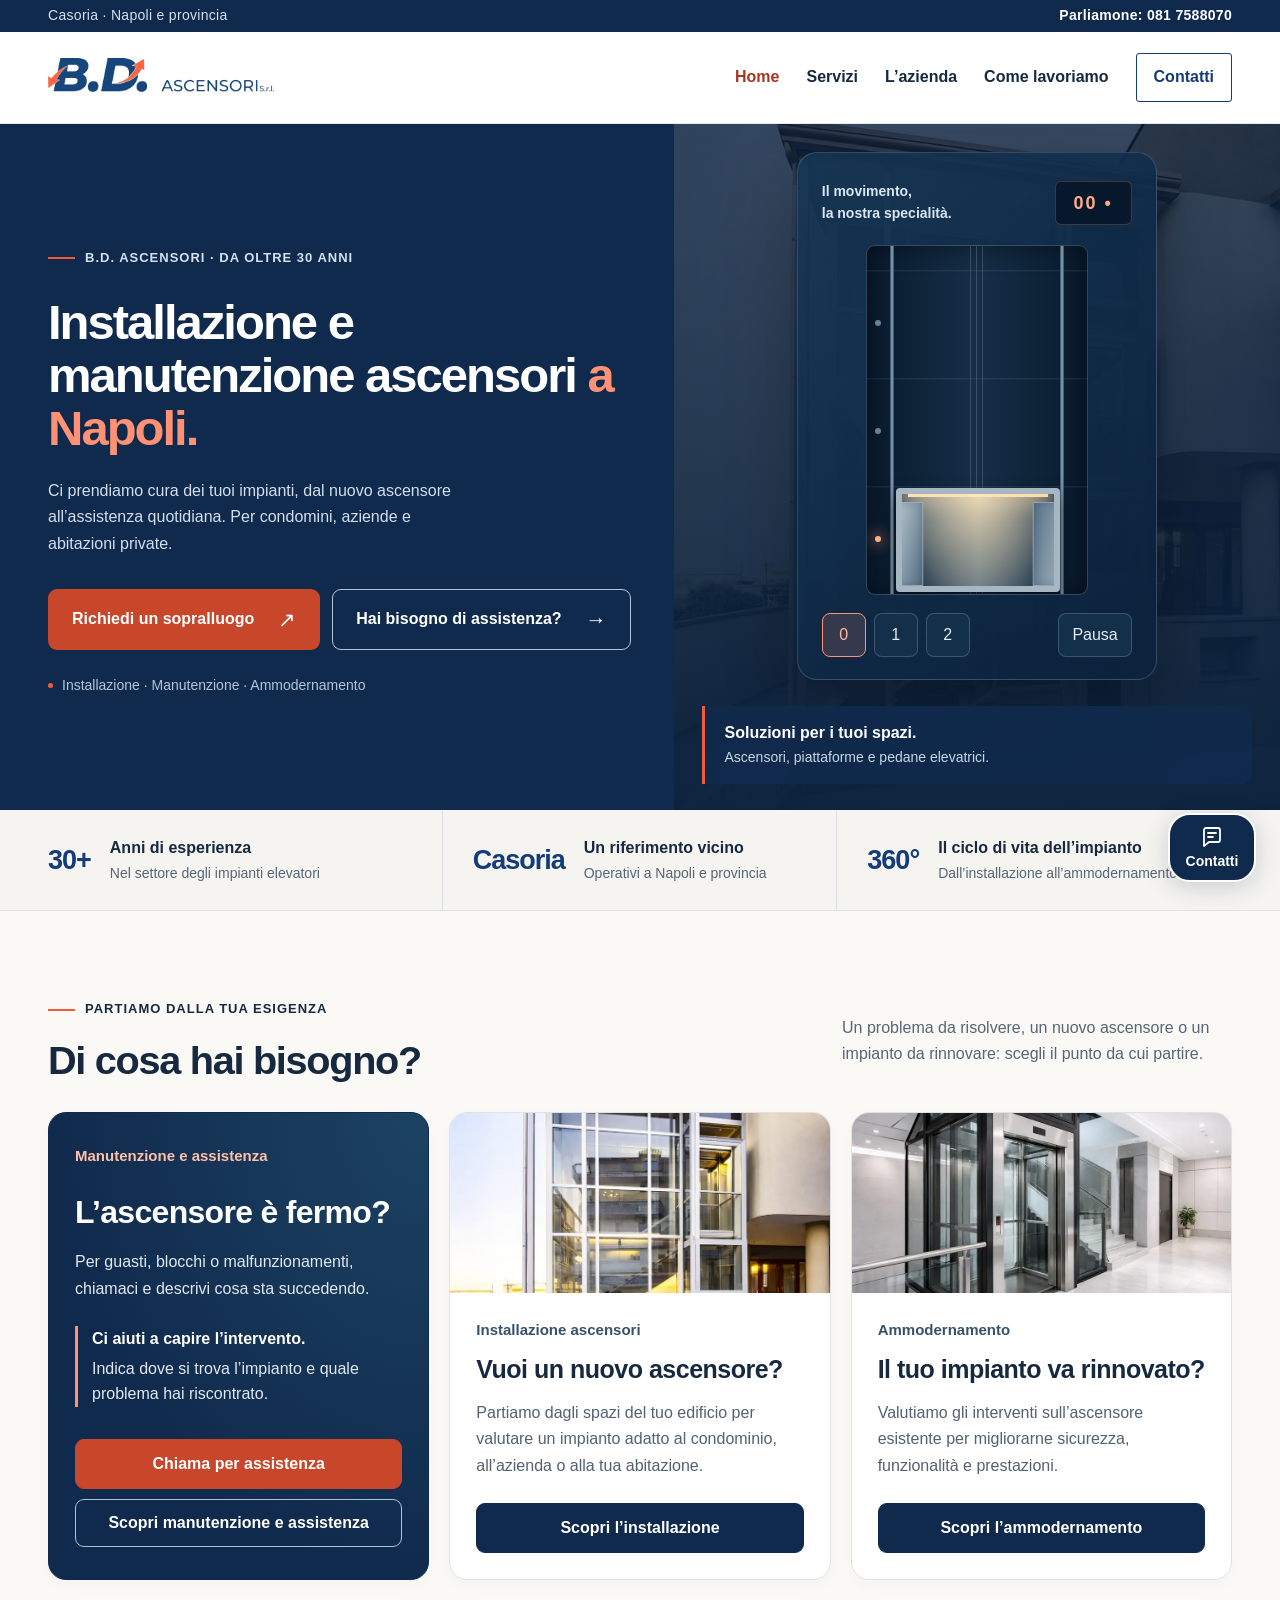
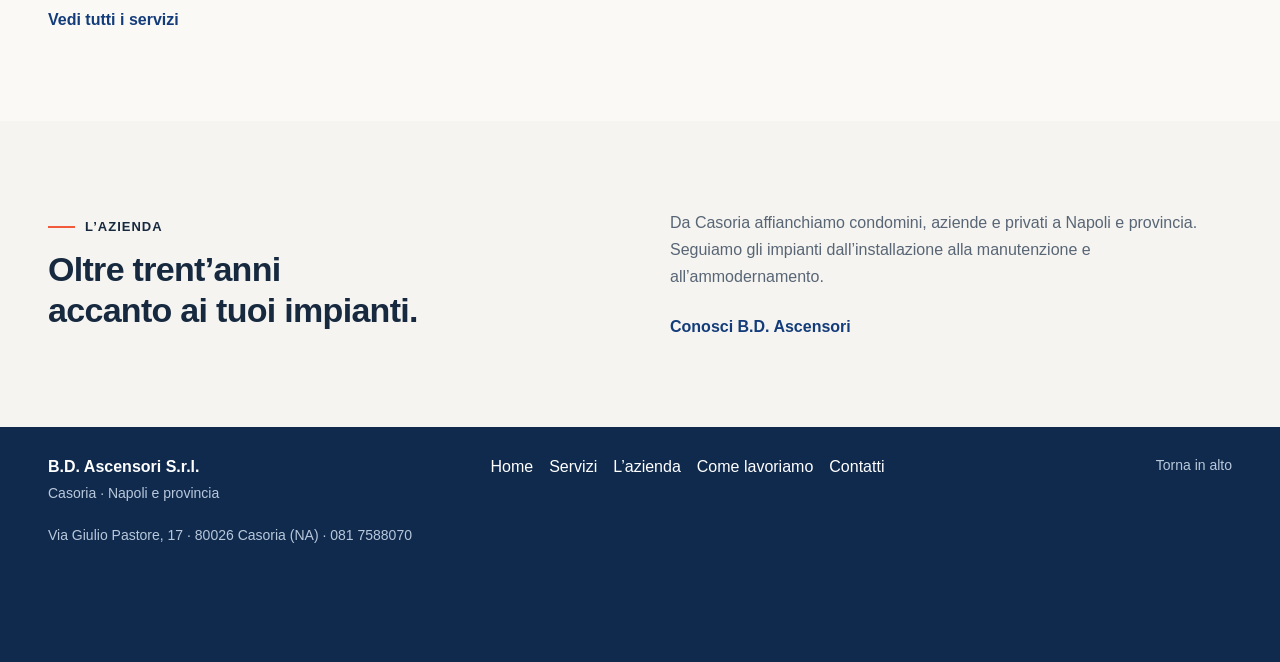
==== commit 05fa4695: "Replace fixed call bar with collapsible contact panel" ====
--- a/index.html
+++ b/index.html
@@ -3,7 +3,7 @@
 <body id="inizio" class="">
 <a class="skip" href="#contenuto">Vai al contenuto</a><div class="topline"><div class="wrap"><span>Casoria · Napoli e provincia</span><a href="tel:+390817588070">Parliamone: 081 7588070</a></div></div>
 <header class="site-header"><div class="wrap header-inner"><a class="logo" href="./" aria-label="B.D. Ascensori, homepage"><img src="assets/logo.webp" width="1335" height="300" alt="B.D. Ascensori S.r.l."></a><button class="menu-button" aria-expanded="false" aria-controls="menu">Menu <span aria-hidden="true">☰</span></button><nav class="nav" id="menu" aria-label="Navigazione principale"><a href="./" aria-current="page">Home</a><a href="servizi/">Servizi</a><a href="azienda/">L’azienda</a><a href="come-lavoriamo/">Come lavoriamo</a><a class="nav-contact" href="contatti/">Contatti</a></nav></div></header>
-<main id="contenuto"><section class="hero" aria-labelledby="hero-title"><div class="wrap hero-inner">
+<main id="contenuto" tabindex="-1"><section class="hero" aria-labelledby="hero-title"><div class="wrap hero-inner">
       <div class="hero-copy"><div class="eyebrow">B.D. Ascensori · Da oltre 30 anni</div><h1 id="hero-title">Installazione e manutenzione ascensori <span>a Napoli.</span></h1><p>Ci prendiamo cura dei tuoi impianti, dal nuovo ascensore all’assistenza quotidiana. Per condomini, aziende e abitazioni private.</p><div class="actions"><a class="btn btn-primary" href="contatti/">Richiedi un sopralluogo <span class="arrow" aria-hidden="true">↗</span></a><a class="btn btn-outline" href="servizi/manutenzione-assistenza/">Hai bisogno di assistenza? <span class="arrow" aria-hidden="true">→</span></a></div><div class="hero-note">Installazione · Manutenzione · Ammodernamento</div></div>
       <div class="hero-picture"><img src="assets/ascensore-esterno.webp" alt="Ascensore esterno con struttura vetrata, fotografia di B.D. Ascensori" fetchpriority="high"><div class="lift-demo lift-arrived" role="group" aria-label="Ascensore animato: scegli un piano per vederlo in movimento">
         <div class="lift-demo-heading"><span>Il movimento,<br>la nostra specialità.</span><span class="lift-display" aria-hidden="true">00 •</span></div>
@@ -18,4 +18,13 @@
         <article class="service"><img class="service-photo" src="assets/ascensore-interno.webp" width="900" height="600" loading="lazy" alt="Ascensore in un ambiente interno, fotografia di B.D. Ascensori"><div class="service-body"><span class="service-label">Ammodernamento</span><h3>Il tuo impianto va rinnovato?</h3><p>Valutiamo gli interventi sull’ascensore esistente per migliorarne sicurezza, funzionalità e prestazioni.</p><a class="service-action" href="servizi/ammodernamento-ascensori/">Scopri l’ammodernamento</a></div></article>
       </div>
 <div class="home-services-link"><a class="text-link" href="servizi/">Vedi tutti i servizi</a></div></div></section><section class="section home-company"><div class="wrap"><div><div class="eyebrow">L’azienda</div><h2>Oltre trent’anni<br>accanto ai tuoi impianti.</h2></div><div><p>Da Casoria affianchiamo condomini, aziende e privati a Napoli e provincia. Seguiamo gli impianti dall’installazione alla manutenzione e all’ammodernamento.</p><a class="text-link" href="azienda/">Conosci B.D. Ascensori</a></div></div></section></main>
-<footer class="footer"><div class="wrap"><div><strong>B.D. Ascensori S.r.l.</strong>Casoria · Napoli e provincia</div><nav class="footer-links" aria-label="Pagine del sito"><a href="./">Home</a><a href="servizi/">Servizi</a><a href="azienda/">L’azienda</a><a href="come-lavoriamo/">Come lavoriamo</a><a href="contatti/">Contatti</a></nav><a class="back-top" href="#inizio">Torna in alto</a></div><div class="wrap footer-meta"><p>Via Giulio Pastore, 17 · 80026 Casoria (NA) · <a href="tel:+390817588070">081 7588070</a></p></div></footer><nav class="quick-contact" aria-label="Contatto rapido"><a class="quick-phone" href="tel:+390817588070" aria-label="Chiama B.D. Ascensori allo 081 7588070"><svg viewBox="0 0 24 24" fill="none" stroke="currentColor" stroke-width="1.8" stroke-linecap="round" stroke-linejoin="round" aria-hidden="true"><path d="M7 3H4a1 1 0 0 0-1 1c0 9.4 7.6 17 17 17a1 1 0 0 0 1-1v-3l-5-2-2 2a15 15 0 0 1-7-7l2-2z"/></svg><span>Chiama</span></a></nav></body></html>+<footer class="footer"><div class="wrap"><div><strong>B.D. Ascensori S.r.l.</strong>Casoria · Napoli e provincia</div><nav class="footer-links" aria-label="Pagine del sito"><a href="./">Home</a><a href="servizi/">Servizi</a><a href="azienda/">L’azienda</a><a href="come-lavoriamo/">Come lavoriamo</a><a href="contatti/">Contatti</a></nav><a class="back-top" href="#inizio">Torna in alto</a></div><div class="wrap footer-meta"><p>Via Giulio Pastore, 17 · 80026 Casoria (NA) · <a href="tel:+390817588070">081 7588070</a></p></div></footer><div class="contact-floating">
+  <section class="contact-panel" id="contatto-rapido" aria-label="Contatta B.D. Ascensori" hidden>
+    <div class="contact-panel-heading"><div><span>B.D. Ascensori</span><h2>Parliamone.</h2></div><button type="button" class="contact-close" aria-label="Chiudi contatti"><svg viewBox="0 0 24 24" fill="none" stroke="currentColor" stroke-width="2" stroke-linecap="round" aria-hidden="true"><path d="m6 6 12 12M18 6 6 18"/></svg></button></div>
+    <a class="contact-phone" href="tel:+390817588070"><span class="contact-action-icon"><svg viewBox="0 0 24 24" fill="none" stroke="currentColor" stroke-width="1.8" stroke-linecap="round" stroke-linejoin="round" aria-hidden="true"><path d="M7 3H4a1 1 0 0 0-1 1c0 9.4 7.6 17 17 17a1 1 0 0 0 1-1v-3l-5-2-2 2a15 15 0 0 1-7-7l2-2z"/></svg></span><span><strong>Chiamaci</strong><small>081 7588070</small></span></a>
+    <details class="contact-whatsapp"><summary><span class="contact-action-icon"><svg viewBox="0 0 24 24" fill="none" stroke="currentColor" stroke-width="1.8" stroke-linecap="round" stroke-linejoin="round" aria-hidden="true"><path d="M21 11.5a9 9 0 0 1-13.4 7.8L3 21l1.6-4.7A9 9 0 1 1 21 11.5Z"/><path d="m8 7 2 3-1 1c1 2 2 3 4 4l1-1 3 2c-2 3-9-1-10-5-.4-1.4 0-3 1-4Z"/></svg></span><span><strong>WhatsApp</strong><small>Scegli il cellulare</small></span></summary><div class="whatsapp-numbers"><a href="https://wa.me/393387724607" target="_blank" rel="noopener noreferrer" aria-label="Apri WhatsApp al 338 7724607">338 7724607 <span aria-hidden="true">Apri chat</span></a><a href="https://wa.me/393389017297" target="_blank" rel="noopener noreferrer" aria-label="Apri WhatsApp al 338 9017297">338 9017297 <span aria-hidden="true">Apri chat</span></a></div></details>
+  </section>
+  <button type="button" class="contact-toggle" aria-expanded="false" aria-controls="contatto-rapido" aria-label="Apri telefono e WhatsApp"><svg class="contact-toggle-icon" viewBox="0 0 24 24" fill="none" stroke="currentColor" stroke-width="1.8" stroke-linecap="round" stroke-linejoin="round" aria-hidden="true"><path d="M20 15a2 2 0 0 1-2 2H9l-5 4V5a2 2 0 0 1 2-2h12a2 2 0 0 1 2 2Z"/><path d="M8 8h8M8 12h5"/></svg><span>Contatti</span></button>
+</div>
+<button type="button" class="scroll-top" aria-label="Torna all’inizio della pagina" title="Torna su" hidden><svg viewBox="0 0 24 24" fill="none" stroke="currentColor" stroke-width="2" stroke-linecap="round" stroke-linejoin="round" aria-hidden="true"><path d="m6 14 6-6 6 6"/></svg></button>
+</body></html>
--- a/assets/site.css
+++ b/assets/site.css
@@ -162,3 +162,24 @@
  .contact-page .contact{padding:40px 0}.company-page .company{padding:42px 0}.page-callout{padding:24px}.services-page .section{padding-top:36px}
 }
 @media(max-width:380px){.logo{width:176px}.page-hero h1{font-size:31px}}
+/* Contatti richiudibili, con il centro dello schermo libero. */
+.contact-floating{position:fixed;right:24px;bottom:calc(18px + env(safe-area-inset-bottom));z-index:12;width:88px}
+.contact-toggle{width:88px;min-height:68px;padding:10px 12px;display:flex;flex-direction:column;align-items:center;justify-content:center;gap:4px;background:var(--navy);color:white;border:2px solid white;border-radius:22px;box-shadow:0 5px 24px #102a4d30;cursor:pointer;transition:background .2s,box-shadow .2s}
+.contact-toggle:hover,.contact-toggle[aria-expanded="true"]{background:var(--blue);box-shadow:0 8px 28px #102a4d38}
+.contact-toggle span{font-size:14px;font-weight:700;line-height:1.2}.contact-toggle-icon{width:24px;height:24px}
+.contact-panel{position:absolute;right:0;bottom:82px;width:min(336px,calc(100vw - 48px));padding:22px;background:white;color:var(--ink);border:1px solid #dce3eb;border-radius:20px;box-shadow:0 16px 48px #102a4d2b;max-height:calc(100dvh - 180px);overflow:auto;animation:contact-appear .2s ease-out}
+.contact-panel[hidden],.scroll-top[hidden]{display:none}
+.contact-panel-heading{display:flex;justify-content:space-between;align-items:center;gap:12px;margin-bottom:18px}
+.contact-panel-heading span{font-size:14px;color:var(--muted)}.contact-panel-heading h2{font-size:25px;line-height:1.2;letter-spacing:-.5px;margin:3px 0 0}
+.contact-close{min-width:44px;height:44px;border:0;border-radius:50%;color:var(--navy);background:#f2f5f8;cursor:pointer;display:grid;place-items:center}.contact-close svg{width:20px;height:20px}
+.contact-phone,.contact-whatsapp summary{display:flex;gap:14px;align-items:center;padding:14px;border:1px solid #dfe6ee;border-radius:12px;min-height:72px;cursor:pointer;text-decoration:none;font-size:16px}
+.contact-phone{background:#f0f4f9;margin-bottom:10px}.contact-phone:hover{background:#e5edf7}
+.contact-action-icon{display:grid;place-items:center;width:36px;height:36px;flex-shrink:0}.contact-action-icon svg{width:26px;height:26px}
+.contact-phone strong,.contact-whatsapp strong{display:block;font-size:16px;line-height:1.4}.contact-phone small,.contact-whatsapp small{display:block;font-size:14px;font-weight:400;line-height:1.5;margin-top:2px;color:#4b627a}
+.contact-whatsapp{border:0}.contact-whatsapp summary{list-style:none;background:#ebf7ef;border-color:#d2e8d9;color:#106637}.contact-whatsapp summary::-webkit-details-marker{display:none}.contact-whatsapp summary:hover{background:#dff0e5}.contact-whatsapp small{color:#376b4b}
+.whatsapp-numbers{padding-top:6px}.whatsapp-numbers a{display:flex;justify-content:space-between;align-items:center;gap:8px;min-height:50px;padding:12px 4px;font-size:16px;color:#106637;border-bottom:1px solid #e2ece5}.whatsapp-numbers a:last-child{border:0}.whatsapp-numbers a:hover{text-decoration:underline}.whatsapp-numbers a span{font-size:14px}
+.scroll-top{position:fixed;left:24px;bottom:calc(24px + env(safe-area-inset-bottom));z-index:11;width:48px;height:48px;padding:0;border:1px solid #d1dce6;border-radius:50%;background:#fffffff5;color:var(--navy);box-shadow:0 4px 16px #102a4d19;cursor:pointer;display:grid;place-items:center;animation:contact-appear .2s ease-out}.scroll-top svg{width:23px;height:23px}.scroll-top:hover{background:#eef3f8}
+@keyframes contact-appear{from{opacity:0;transform:translateY(8px)}to{opacity:1;transform:translateY(0)}}
+.footer{padding-bottom:116px}
+@media(max-width:760px){.contact-floating{right:16px;bottom:calc(14px + env(safe-area-inset-bottom))}.scroll-top{left:16px;bottom:calc(22px + env(safe-area-inset-bottom))}.contact-panel{padding:20px}.footer{padding-bottom:calc(116px + env(safe-area-inset-bottom))}}
+@media(prefers-reduced-motion:reduce){.contact-panel,.scroll-top{animation:none}.contact-toggle{transition:none}}
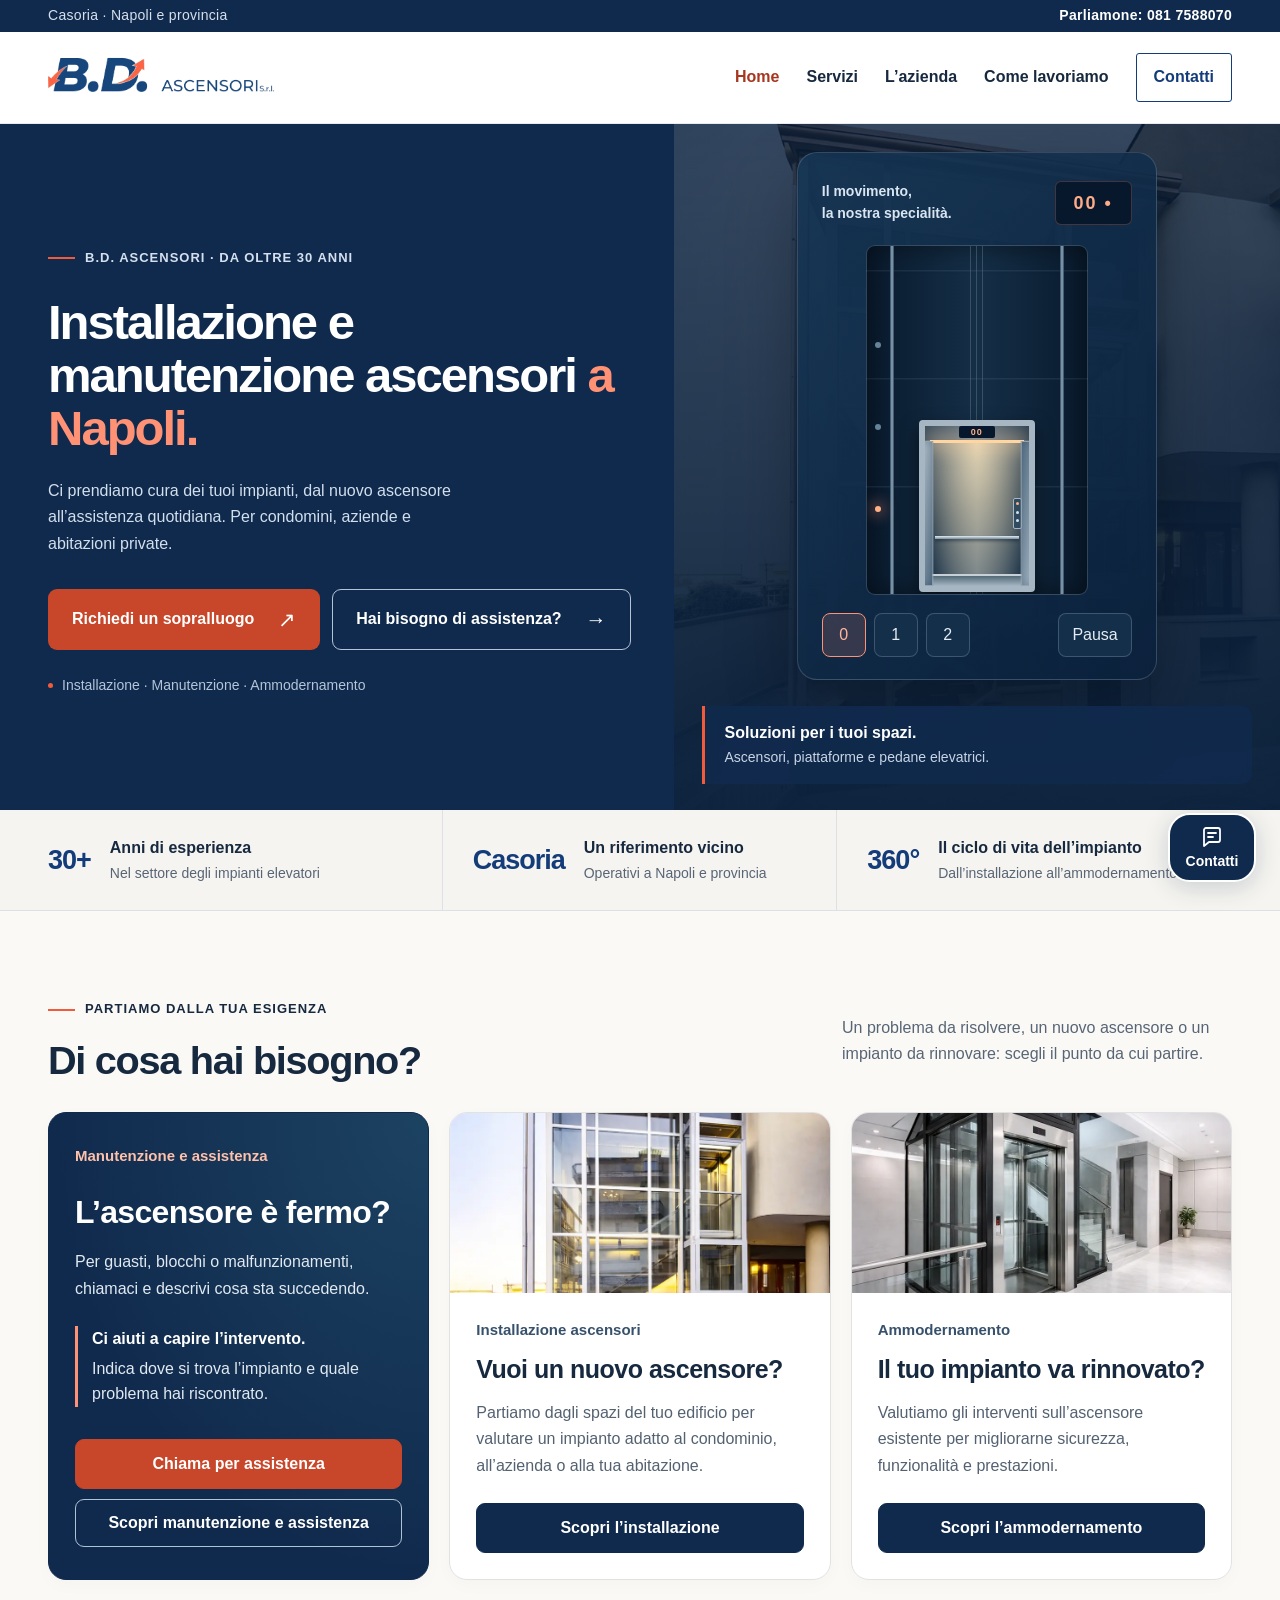
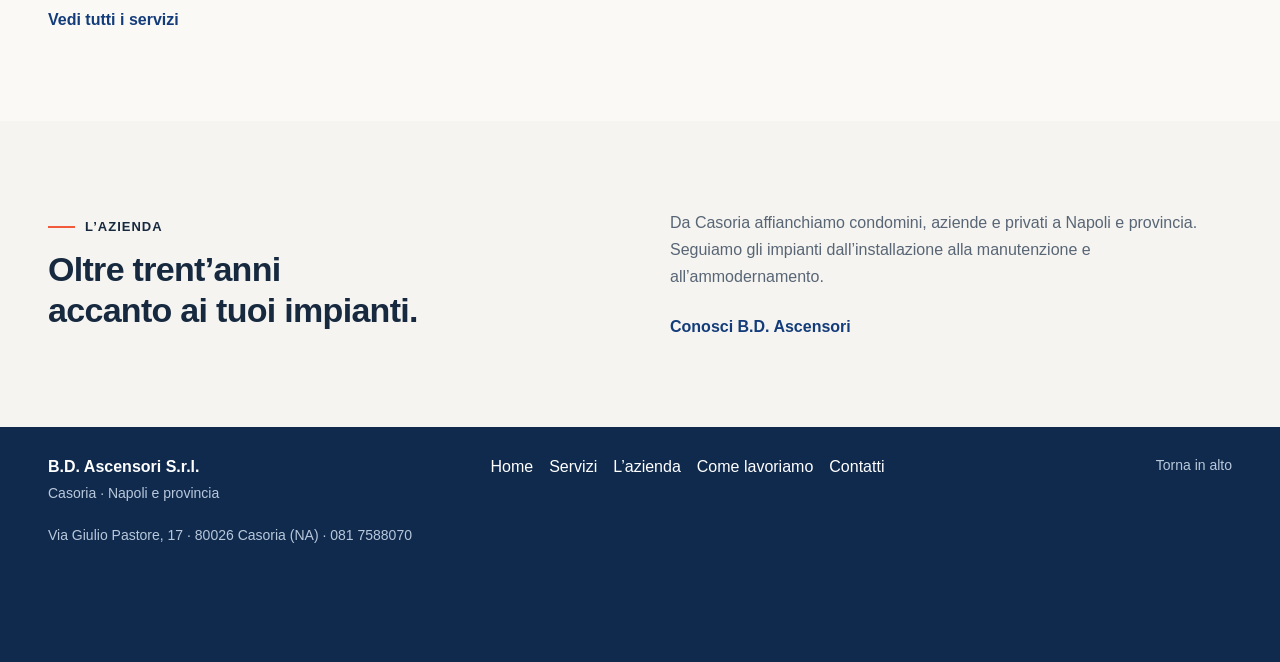
==== commit 43fdde5e: "Refine elevator cabin proportions and mobile size" ====
--- a/index.html
+++ b/index.html
@@ -1,13 +1,13 @@
 <!doctype html>
-<html lang="it"><head><meta charset="utf-8"><meta name="viewport" content="width=device-width, initial-scale=1"><meta name="robots" content="noindex, nofollow"><meta name="description" content="B.D. Ascensori: installazione, manutenzione e ammodernamento a Casoria, Napoli e provincia."><title>Ascensori a Napoli: installazione e manutenzione — B.D. Ascensori</title><link rel="stylesheet" href="assets/site.css"><script src="assets/site.js" defer></script></head>
+<html lang="it"><head><meta charset="utf-8"><meta name="viewport" content="width=device-width, initial-scale=1"><meta name="robots" content="noindex, nofollow"><meta name="description" content="B.D. Ascensori: installazione, manutenzione e ammodernamento a Casoria, Napoli e provincia."><title>Ascensori a Napoli: installazione e manutenzione — B.D. Ascensori</title><link rel="stylesheet" href="assets/site.css?v=216cb8eb8f9e"><script src="assets/site.js?v=238bcd72be92" defer></script></head>
 <body id="inizio" class="">
 <a class="skip" href="#contenuto">Vai al contenuto</a><div class="topline"><div class="wrap"><span>Casoria · Napoli e provincia</span><a href="tel:+390817588070">Parliamone: 081 7588070</a></div></div>
 <header class="site-header"><div class="wrap header-inner"><a class="logo" href="./" aria-label="B.D. Ascensori, homepage"><img src="assets/logo.webp" width="1335" height="300" alt="B.D. Ascensori S.r.l."></a><button class="menu-button" aria-expanded="false" aria-controls="menu">Menu <span aria-hidden="true">☰</span></button><nav class="nav" id="menu" aria-label="Navigazione principale"><a href="./" aria-current="page">Home</a><a href="servizi/">Servizi</a><a href="azienda/">L’azienda</a><a href="come-lavoriamo/">Come lavoriamo</a><a class="nav-contact" href="contatti/">Contatti</a></nav></div></header>
 <main id="contenuto" tabindex="-1"><section class="hero" aria-labelledby="hero-title"><div class="wrap hero-inner">
       <div class="hero-copy"><div class="eyebrow">B.D. Ascensori · Da oltre 30 anni</div><h1 id="hero-title">Installazione e manutenzione ascensori <span>a Napoli.</span></h1><p>Ci prendiamo cura dei tuoi impianti, dal nuovo ascensore all’assistenza quotidiana. Per condomini, aziende e abitazioni private.</p><div class="actions"><a class="btn btn-primary" href="contatti/">Richiedi un sopralluogo <span class="arrow" aria-hidden="true">↗</span></a><a class="btn btn-outline" href="servizi/manutenzione-assistenza/">Hai bisogno di assistenza? <span class="arrow" aria-hidden="true">→</span></a></div><div class="hero-note">Installazione · Manutenzione · Ammodernamento</div></div>
-      <div class="hero-picture"><img src="assets/ascensore-esterno.webp" alt="Ascensore esterno con struttura vetrata, fotografia di B.D. Ascensori" fetchpriority="high"><div class="lift-demo lift-arrived" role="group" aria-label="Ascensore animato: scegli un piano per vederlo in movimento">
+      <div class="hero-picture"><img src="assets/ascensore-esterno.webp" alt="Ascensore esterno con struttura vetrata, fotografia di B.D. Ascensori" fetchpriority="high"><div id="ascensore-animato" class="lift-demo" role="group" aria-label="Ascensore animato: scegli un piano per vederlo in movimento">
         <div class="lift-demo-heading"><span>Il movimento,<br>la nostra specialità.</span><span class="lift-display" aria-hidden="true">00 •</span></div>
-        <div class="lift-shaft" aria-hidden="true"><div class="lift-rail"></div><div class="lift-rail"></div><div class="lift-cables"></div><span class="lift-floor is-current" data-floor="0"></span><span class="lift-floor" data-floor="1"></span><span class="lift-floor" data-floor="2"></span><div class="lift-cabin"><div class="lift-cabin-light"></div><div class="lift-door lift-door-left"></div><div class="lift-door lift-door-right"></div></div></div>
+        <div class="lift-shaft" aria-hidden="true"><div class="lift-rail"></div><div class="lift-rail"></div><div class="lift-cables"></div><span class="lift-floor is-current" data-floor="0"></span><span class="lift-floor" data-floor="1"></span><span class="lift-floor" data-floor="2"></span><div class="lift-cabin"><div class="lift-cabin-light"></div><span class="lift-cabin-display">00</span><span class="lift-handrail"></span><span class="lift-flooring"></span><span class="lift-cabin-panel"><i></i><i></i><i></i></span><div class="lift-door lift-door-left"></div><div class="lift-door lift-door-right"></div></div></div>
         <div class="lift-controls"><button type="button" data-go="0" aria-label="Porta l’ascensore al piano zero" aria-pressed="true">0</button><button type="button" data-go="1" aria-label="Porta l’ascensore al primo piano" aria-pressed="false">1</button><button type="button" data-go="2" aria-label="Porta l’ascensore al secondo piano" aria-pressed="false">2</button><button type="button" class="lift-pause" aria-label="Ferma animazione ascensore" aria-pressed="false">Pausa</button></div>
       </div><div class="photo-caption"><strong>Soluzioni per i tuoi spazi.</strong><span>Ascensori, piattaforme e pedane elevatrici.</span></div></div>
     </div></section><div class="facts"><div class="wrap facts-inner"><div class="fact"><strong>30+</strong><span><b>Anni di esperienza</b>Nel settore degli impianti elevatori</span></div><div class="fact"><strong>Casoria</strong><span><b>Un riferimento vicino</b>Operativi a Napoli e provincia</span></div><div class="fact"><strong>360°</strong><span><b>Il ciclo di vita dell’impianto</b>Dall’installazione all’ammodernamento</span></div></div></div><section class="section" id="servizi" aria-labelledby="servizi-title"><div class="wrap">
--- a/assets/site.css
+++ b/assets/site.css
@@ -162,6 +162,33 @@
  .contact-page .contact{padding:40px 0}.company-page .company{padding:42px 0}.page-callout{padding:24px}.services-page .section{padding-top:36px}
 }
 @media(max-width:380px){.logo{width:176px}.page-hero h1{font-size:31px}}
+/* Pagine interne: ingressi distinti e sezioni con una funzione riconoscibile. */
+.inner-page .eyebrow,.inner-page .card-label{font-size:14px;line-height:1.5;letter-spacing:.8px}
+.inner-page .btn{border-radius:10px;min-height:48px;text-align:center}
+.inner-page .btn-primary{background:#b83e24;color:white}.inner-page .btn-primary:hover{background:#98321e}
+.inner-page .text-link{line-height:1.5;text-decoration:underline;text-underline-offset:4px}
+.inner-opening{padding:30px 0 54px;background:#fff}.inner-opening .breadcrumb{color:#536477;margin-bottom:30px}.inner-opening .breadcrumb span[aria-current]{color:var(--ink)}
+.inner-opening h1{font-size:clamp(34px,4.1vw,56px);line-height:1.1;letter-spacing:-1.4px;margin:16px 0 22px;max-width:780px}.opening-intro{font-size:18px;line-height:1.65;color:#536171;max-width:650px;margin:0 0 28px}
+.opening-grid{display:grid;grid-template-columns:1.2fr 1fr;gap:64px;align-items:center}.opening-grid>*{min-width:0}.opening-single{grid-template-columns:1fr;max-width:880px}.opening-grid figure{margin:0}
+.reading-section{padding:64px 0}.reading-section h2{font-size:clamp(28px,3vw,38px);line-height:1.2;letter-spacing:-.8px;margin:14px 0 22px}.reading-section h3{font-size:25px;line-height:1.25;letter-spacing:-.4px;margin:14px 0}.reading-section p{font-size:16px;line-height:1.7;color:#536171;margin:0 0 22px}.reading-head{display:flex;gap:48px;justify-content:space-between;align-items:flex-end;margin-bottom:30px}.reading-head h2{max-width:760px;margin-bottom:0}.reading-head>p{max-width:360px;margin:0}
+.card-label{display:block;color:#945037;font-weight:700;text-transform:uppercase}.work-cards{display:grid;grid-template-columns:repeat(2,minmax(0,1fr));gap:24px}.work-card{background:#f5f2ec;border:1px solid #e4ded4;border-radius:22px;padding:34px;display:flex;flex-direction:column;align-items:flex-start}.work-card h3{max-width:440px}.work-card p{max-width:540px}.work-card .btn,.work-card .text-link{margin-top:auto}.work-card-dark{background:linear-gradient(130deg,#102a4d,#1b4260);color:white;border-color:#183751}.work-card-dark .card-label{color:#ffbd9f}.work-card-dark p{color:#e0e8f1}.work-card-dark .text-link{color:white}
+.preparation-section{background:#edf2f5}.preparation-grid{display:grid;grid-template-columns:1fr 1.1fr;gap:80px;align-items:center}.preparation-grid>div>p{max-width:390px}.preparation-list{list-style:none;padding:0;margin:0}.preparation-list li{display:flex;align-items:flex-start;gap:22px;padding:24px 0;border-bottom:1px solid #cbd5de}.preparation-list li:first-child{padding-top:0}.preparation-list li:last-child{border-bottom:0;padding-bottom:0}.preparation-list span{font-size:26px;font-weight:700;color:#9b482c;line-height:1.35}.preparation-list p{margin:0;color:var(--ink);font-size:18px;line-height:1.6}
+.question-grid{display:grid;grid-template-columns:1fr 1.2fr;gap:60px}.question-list details{border-bottom:1px solid #dce1e5;padding:20px 0}.question-list details:first-child{padding-top:0}.question-list summary{font-size:18px;line-height:1.5;cursor:pointer;font-weight:700;list-style-position:outside;margin-left:20px;padding-left:8px}.question-list details p{margin:16px 0 0 28px}.related-section{background:#faf8f4}.related-cards{display:grid;grid-template-columns:repeat(2,minmax(0,1fr));gap:22px}.related-cards a{display:flex;align-items:flex-start;flex-direction:column;background:white;border:1px solid #dce1e5;border-radius:18px;padding:26px;transition:box-shadow .2s,transform .2s}.related-cards span{font-size:14px;color:#586575}.related-cards strong{font-size:23px;line-height:1.3;margin:12px 0 22px}.related-cards b{font-size:16px;color:var(--blue);text-decoration:underline;text-underline-offset:4px;margin-top:auto}.related-cards a:hover{transform:translateY(-3px);box-shadow:0 10px 24px #102a4d0b}.all-services{margin-top:28px}
+.service-opening-impianti{background:#f8f5ef}.service-opening-rinnovo{background:#edf2f5}.service-opening-photo img{width:100%;height:370px;object-fit:cover;object-position:center 43%;border-radius:22px}.service-opening-photo figcaption{font-size:14px;color:#536171;margin-top:12px}.service-opening-accessibilita .opening-grid{border-bottom:0}.service-topics{background:#f1f4f6;border:1px solid #d8e0e7;border-radius:22px;padding:12px 30px}.service-topics>div{padding:26px 0;border-bottom:1px solid #d8e0e7}.service-topics>div:last-child{border:0}.service-topics strong{font-size:27px;line-height:1.2;color:var(--blue)}.service-topics p{font-size:16px;line-height:1.6;color:#536171;margin:12px 0 0}.service-opening-accessi .service-topics{background:#f8f1e7;border-color:#eadfce}.service-opening-comunicazione .service-topics{background:#eaf3ed;border-color:#d2e2d7}
+.company-opening{background:#f5f2ec}.company-opening-photo{position:relative;padding-bottom:26px}.company-opening-photo img{height:380px;width:100%;object-fit:cover;border-radius:22px}.company-opening-photo figcaption{display:flex;align-items:center;gap:20px;position:relative;margin:-50px 24px 0;background:var(--navy);border:4px solid #f5f2ec;border-radius:16px;color:white;padding:24px}.company-opening-photo figcaption strong{font-size:43px;letter-spacing:-1.5px;line-height:1}.company-opening-photo figcaption span{font-size:16px;line-height:1.5;max-width:190px}.building-section{background:#edf2f5}.building-links{display:grid;grid-template-columns:repeat(3,minmax(0,1fr));gap:22px}.building-links a{border-radius:18px;padding:26px;background:white;border:1px solid #dce1e5;display:flex;flex-direction:column;align-items:flex-start;gap:24px}.building-links strong{font-size:23px;line-height:1.3}.building-links span{font-size:16px;color:var(--blue);text-decoration:underline;text-underline-offset:4px;margin-top:auto}.territory-grid{display:grid;grid-template-columns:1fr 1fr;gap:72px;align-items:center}.territory-mark{background:#f8f0e5;border-left:4px solid #cd5b39;border-radius:0 22px 22px 0;padding:40px}.territory-mark span{font-size:14px;color:#945037;text-transform:uppercase;font-weight:700;letter-spacing:1px}.territory-mark strong{display:block;font-size:46px;line-height:1.2;letter-spacing:-1.2px;margin:14px 0 24px}.territory-mark address,.address-card address{font-style:normal;font-size:18px;line-height:1.65}
+.method-opening-grid{display:grid;grid-template-columns:1.3fr 1fr;gap:72px;align-items:center}.method-urgent{display:block;background:#102a4d;border-radius:22px;padding:30px;color:white}.method-urgent span{font-size:14px;color:#ffbd9f;font-weight:700;text-transform:uppercase;letter-spacing:.8px}.method-urgent strong{display:block;font-size:25px;line-height:1.25;margin:16px 0}.method-urgent p{font-size:16px;color:#e0e8f1;margin:0 0 24px;line-height:1.6}.method-urgent b{display:block;font-size:18px;text-decoration:underline;text-underline-offset:5px}.process-section{padding-top:0}.process-list{display:grid;gap:24px}.process-card{border-radius:22px;padding:38px;background:#f5f2ec;display:grid;grid-template-columns:100px 1fr;gap:30px}.process-number{font-size:64px;line-height:1;color:#a85136;font-weight:700;letter-spacing:-3px}.process-card h3{font-size:30px;max-width:720px}.process-card p{max-width:720px}.process-card:nth-child(2){background:var(--navy);color:white}.process-card:nth-child(2) .process-number,.process-card:nth-child(2) .card-label{color:#ffbd9f}.process-card:nth-child(2) p{color:#e0e8f1}.process-card ul{padding:0;display:flex;flex-wrap:wrap;gap:10px;list-style:none;margin:24px 0 0}.process-card li{padding:10px 14px;border:1px solid #7287a0;border-radius:8px;font-size:16px}.process-card .text-link{margin-top:4px}.process-card:nth-child(3){background:#edf2f5}.inner-contact-band{background:var(--navy);color:white;padding:48px 0}.inner-contact-band .wrap{display:flex;justify-content:space-between;align-items:center;gap:40px}.inner-contact-band h2{font-size:30px;line-height:1.2;letter-spacing:-.6px;margin:14px 0}.inner-contact-band p{font-size:16px;color:#e0e8f1;line-height:1.7;margin:0;max-width:660px}.inner-contact-band .eyebrow{color:#ffbd9f}.inner-contact-band .btn{flex-shrink:0}
+.services-opening{padding-bottom:30px}.services-opening h1{margin-top:14px}.service-jump-links{display:flex;flex-wrap:wrap;gap:12px;margin-top:24px}.service-jump-links a{font-size:16px;font-weight:700;border:1px solid #c6d1dc;border-radius:10px;padding:12px 18px;color:var(--blue);background:#f7f9fa}.services-page #servizi{padding-top:30px}.services-page #servizi h2.service-more-heading{font-size:30px;line-height:1.3;margin-top:48px}.services-page #servizi .service-more-intro{font-size:16px;line-height:1.7}
+.contacts-opening{background:white;padding-bottom:54px}.direct-contacts{display:grid;grid-template-columns:1fr 1fr;gap:24px;margin-top:32px}.direct-card{border-radius:22px;padding:34px}.direct-card h2{font-size:30px;line-height:1.2;letter-spacing:-.6px;margin:14px 0 16px}.direct-card p{font-size:16px;line-height:1.65;max-width:430px;margin:0 0 24px}.direct-phone{background:var(--navy);color:white}.direct-phone .card-label{color:#ffbd9f}.direct-phone p{color:#e0e8f1}.direct-number{font-size:clamp(28px,3vw,38px);font-weight:700;line-height:1.3;letter-spacing:-.8px;display:inline-block;border-bottom:1px solid #98abc2;padding:0 0 8px}.mobile-numbers{display:flex;flex-wrap:wrap;gap:10px 18px;font-size:16px;margin-top:22px}.mobile-numbers span{width:100%;font-size:14px;color:#d5e0ef}.mobile-numbers a{text-decoration:underline;text-underline-offset:4px;min-height:30px}.direct-whatsapp{background:#eaf4ed;border:1px solid #cde1d3}.direct-whatsapp .card-label{color:#17663c}.direct-chats{display:grid;gap:12px}.direct-chats a{display:flex;flex-wrap:wrap;gap:10px;justify-content:space-between;padding:14px 16px;min-height:50px;border-radius:10px;background:white;border:1px solid #b8d1c0;color:#17603a;font-size:18px;font-weight:700}.direct-chats span{font-size:16px;text-decoration:underline;text-underline-offset:4px}.contact-location{background:#f5f2ec}.contact-location-grid{display:grid;grid-template-columns:1.2fr 1fr;gap:64px;align-items:center}.email-card{min-width:0}.contact-email{display:block;color:var(--blue);font-size:18px;font-weight:700;overflow-wrap:anywhere;text-decoration:underline;text-underline-offset:4px;margin:0 0 24px}.email-action{display:inline-flex}.address-card{background:white;border:1px solid #e4ded4;border-radius:22px;padding:34px}.address-card h2{font-size:38px;margin:14px 0 22px}.address-card p{margin:22px 0 0}.contact-request-cards{display:grid;grid-template-columns:repeat(3,minmax(0,1fr));gap:24px}.contact-request-cards article{border-top:3px solid #b85637;background:#f7f8f9;padding:26px;border-radius:0 0 16px 16px}.contact-request-cards h3{font-size:23px;margin:0 0 14px}.contact-request-cards p{margin:0}
+.visually-hidden{position:absolute;width:1px;height:1px;overflow:hidden;clip-path:inset(50%);white-space:nowrap}
+.inner-page .text-link{min-height:44px}.mobile-numbers a{min-height:44px;display:flex;align-items:center}.contact-email{min-height:44px;display:flex;align-items:center}
+@media(max-width:960px){.opening-grid,.method-opening-grid{gap:36px}.preparation-grid,.territory-grid{gap:42px}.opening-intro{font-size:16px}.building-links{gap:16px}.building-links a{padding:22px}}
+@media(max-width:760px){
+ .inner-opening{padding:22px 0 36px}.inner-opening .breadcrumb{margin-bottom:24px;font-size:14px}.inner-opening h1{font-size:34px;line-height:1.12;letter-spacing:-.8px;margin:15px 0 20px}.opening-intro{font-size:16px;line-height:1.65;margin-bottom:24px}.opening-grid,.method-opening-grid{grid-template-columns:minmax(0,1fr);gap:28px}.opening-grid .actions{gap:12px}.service-opening-photo img{height:230px}.service-opening-photo figcaption{font-size:14px;margin-top:10px}.service-topics{display:grid;grid-template-columns:1fr 1fr;gap:18px;padding:22px}.service-topics>div{padding:0;border-bottom:0}.service-topics strong{font-size:22px}.service-topics p{margin-top:10px;font-size:16px}
+ .reading-section{padding:40px 0}.reading-section h2{font-size:28px;letter-spacing:-.5px}.reading-section h3{font-size:24px}.reading-head{display:block;margin-bottom:26px}.reading-head>p{margin-top:18px;max-width:none}.work-cards,.related-cards,.building-links,.direct-contacts,.contact-request-cards{grid-template-columns:minmax(0,1fr);gap:20px}.work-card{padding:24px;border-radius:18px}.work-card h3{margin:14px 0}.work-card p{margin-bottom:22px}.preparation-grid,.question-grid,.territory-grid,.contact-location-grid{grid-template-columns:minmax(0,1fr);gap:30px}.preparation-list li{padding:20px 0;gap:18px}.preparation-list span{font-size:24px}.preparation-list p{font-size:16px}.question-list summary{font-size:18px}.related-cards a{padding:24px}.building-links a{padding:24px;gap:20px}.company-opening-photo{padding-bottom:0}.company-opening-photo img{height:250px}.company-opening-photo figcaption{margin:-42px 14px 0;padding:20px;gap:18px}.company-opening-photo figcaption strong{font-size:39px}.company-opening-photo figcaption span{font-size:16px}.territory-mark{padding:28px}.territory-mark strong{font-size:38px}
+ .method-urgent{padding:24px}.method-urgent strong{font-size:24px}.process-section{padding-top:0}.process-card{padding:24px;grid-template-columns:1fr;gap:16px;border-radius:18px}.process-number{font-size:42px;letter-spacing:-1px}.process-card h3{font-size:26px}.process-card ul{display:grid;gap:12px;margin-top:20px}.process-card li{padding:12px 14px}.inner-contact-band{padding:40px 0}.inner-contact-band .wrap{display:block}.inner-contact-band h2{font-size:28px}.inner-contact-band .btn{margin-top:26px}.services-opening{padding-bottom:20px}.services-page #servizi{padding-top:18px}.services-page #servizi h2.service-more-heading{font-size:28px;margin-top:36px}.service-jump-links{gap:10px;margin-top:22px}.service-jump-links a{padding:11px 14px}.direct-contacts{margin-top:28px}.direct-card{padding:24px}.direct-card h2{font-size:27px}.direct-number{font-size:31px}.contact-request-cards article{padding:24px}.contact-request-cards h3{font-size:23px}.address-card{padding:26px}.contact-email{font-size:16px}.contacts-opening .contact-context{margin-top:24px}
+}
+@media(max-width:380px){.logo{width:155px}.header-inner{gap:12px}.menu-button{white-space:nowrap;padding:9px 10px}.inner-opening h1{font-size:31px}.service-topics{grid-template-columns:minmax(0,1fr);gap:22px}.service-topics>div+div{border-top:1px solid #d8e0e7;padding-top:22px}.direct-chats a{font-size:16px;padding:14px}.direct-number{font-size:28px}.inner-page .btn{max-width:100%;white-space:normal}}
+@media(prefers-reduced-motion:reduce){.related-cards a{transition:none}.related-cards a:hover{transform:none}}
 /* Contatti richiudibili, con il centro dello schermo libero. */
 .contact-floating{position:fixed;right:24px;bottom:calc(18px + env(safe-area-inset-bottom));z-index:12;width:88px}
 .contact-toggle{width:88px;min-height:68px;padding:10px 12px;display:flex;flex-direction:column;align-items:center;justify-content:center;gap:4px;background:var(--navy);color:white;border:2px solid white;border-radius:22px;box-shadow:0 5px 24px #102a4d30;cursor:pointer;transition:background .2s,box-shadow .2s}
@@ -183,3 +210,26 @@
 .footer{padding-bottom:116px}
 @media(max-width:760px){.contact-floating{right:16px;bottom:calc(14px + env(safe-area-inset-bottom))}.scroll-top{left:16px;bottom:calc(22px + env(safe-area-inset-bottom))}.contact-panel{padding:20px}.footer{padding-bottom:calc(116px + env(safe-area-inset-bottom))}}
 @media(prefers-reduced-motion:reduce){.contact-panel,.scroll-top{animation:none}.contact-toggle{transition:none}}
+/* Composizione originale: piccoli dettagli della cabina e riduzione su telefono. */
+.lift-cabin{--lift-step:82;left:52px;top:10px;width:116px;height:172px;transform:translateY(164px)}
+.lift-cabin-display{position:absolute;top:0;left:50%;transform:translateX(-50%);width:36px;height:12px;border-radius:2px;background:#07182d;color:#ffb085;font:700 9px/12px Arial,sans-serif;text-align:center;letter-spacing:1px;z-index:3}
+.lift-cabin:before{top:14px;left:5px;right:5px;z-index:1}
+.lift-cabin-light{top:14px}
+.lift-handrail{position:absolute;top:69%;left:10px;right:10px;height:3px;background:linear-gradient(180deg,#e3ebef,#7991a1);box-shadow:0 2px 3px #07182d80}
+.lift-flooring{position:absolute;bottom:0;left:0;right:0;height:12px;background:linear-gradient(180deg,#536976,#a6b6c3);border-top:2px solid #c7d0d6}
+.lift-cabin-panel{position:absolute;right:7px;top:45%;width:9px;height:31px;padding:3px 2px;background:#304b5f;border:1px solid #a6b6c3;border-radius:2px;display:grid;gap:3px;z-index:1}
+.lift-cabin-panel i{width:3px;height:3px;border-radius:50%;background:#d9e2e9}.lift-cabin-panel i:first-child{background:#ffb085}
+.lift-door{top:15px;z-index:2}
+.lift-door:before{content:"";position:absolute;top:20px;left:10px;right:10px;height:58px;background:linear-gradient(120deg,#243f54,#6b899a 45%,#233e54);border:2px solid #7892a3;border-radius:2px}
+.lift-arrived .lift-door-left{transform:translateX(-84%)}.lift-arrived .lift-door-right{transform:translateX(84%)}
+.lift-floor[data-floor="0"]{top:260px}.lift-floor[data-floor="1"]{top:178px}.lift-floor[data-floor="2"]{top:96px}
+.lift-moving .lift-cabin-display{color:#e1eaf2}
+@media(max-width:760px){
+ .hero-picture{min-height:0;padding:24px 0 118px}
+ .lift-demo{width:300px;max-width:calc(100% - 40px);padding:20px 18px;margin:0}
+ .lift-demo-heading{font-size:14px;margin-bottom:18px}
+ .lift-shaft{width:204px;height:300px;background:repeating-linear-gradient(0deg,transparent 0,transparent 88px,#7892aa24 89px,#7892aa24 90px),linear-gradient(90deg,#091a2d,#152f47 50%,#091a2d)}
+ .lift-cabin{--lift-step:66;left:49px;top:8px;width:104px;height:150px;transform:translateY(132px)}
+ .lift-floor[data-floor="0"]{top:215px}.lift-floor[data-floor="1"]{top:149px}.lift-floor[data-floor="2"]{top:83px}
+ .lift-controls{gap:7px}.lift-pause{padding:0 10px}
+}
